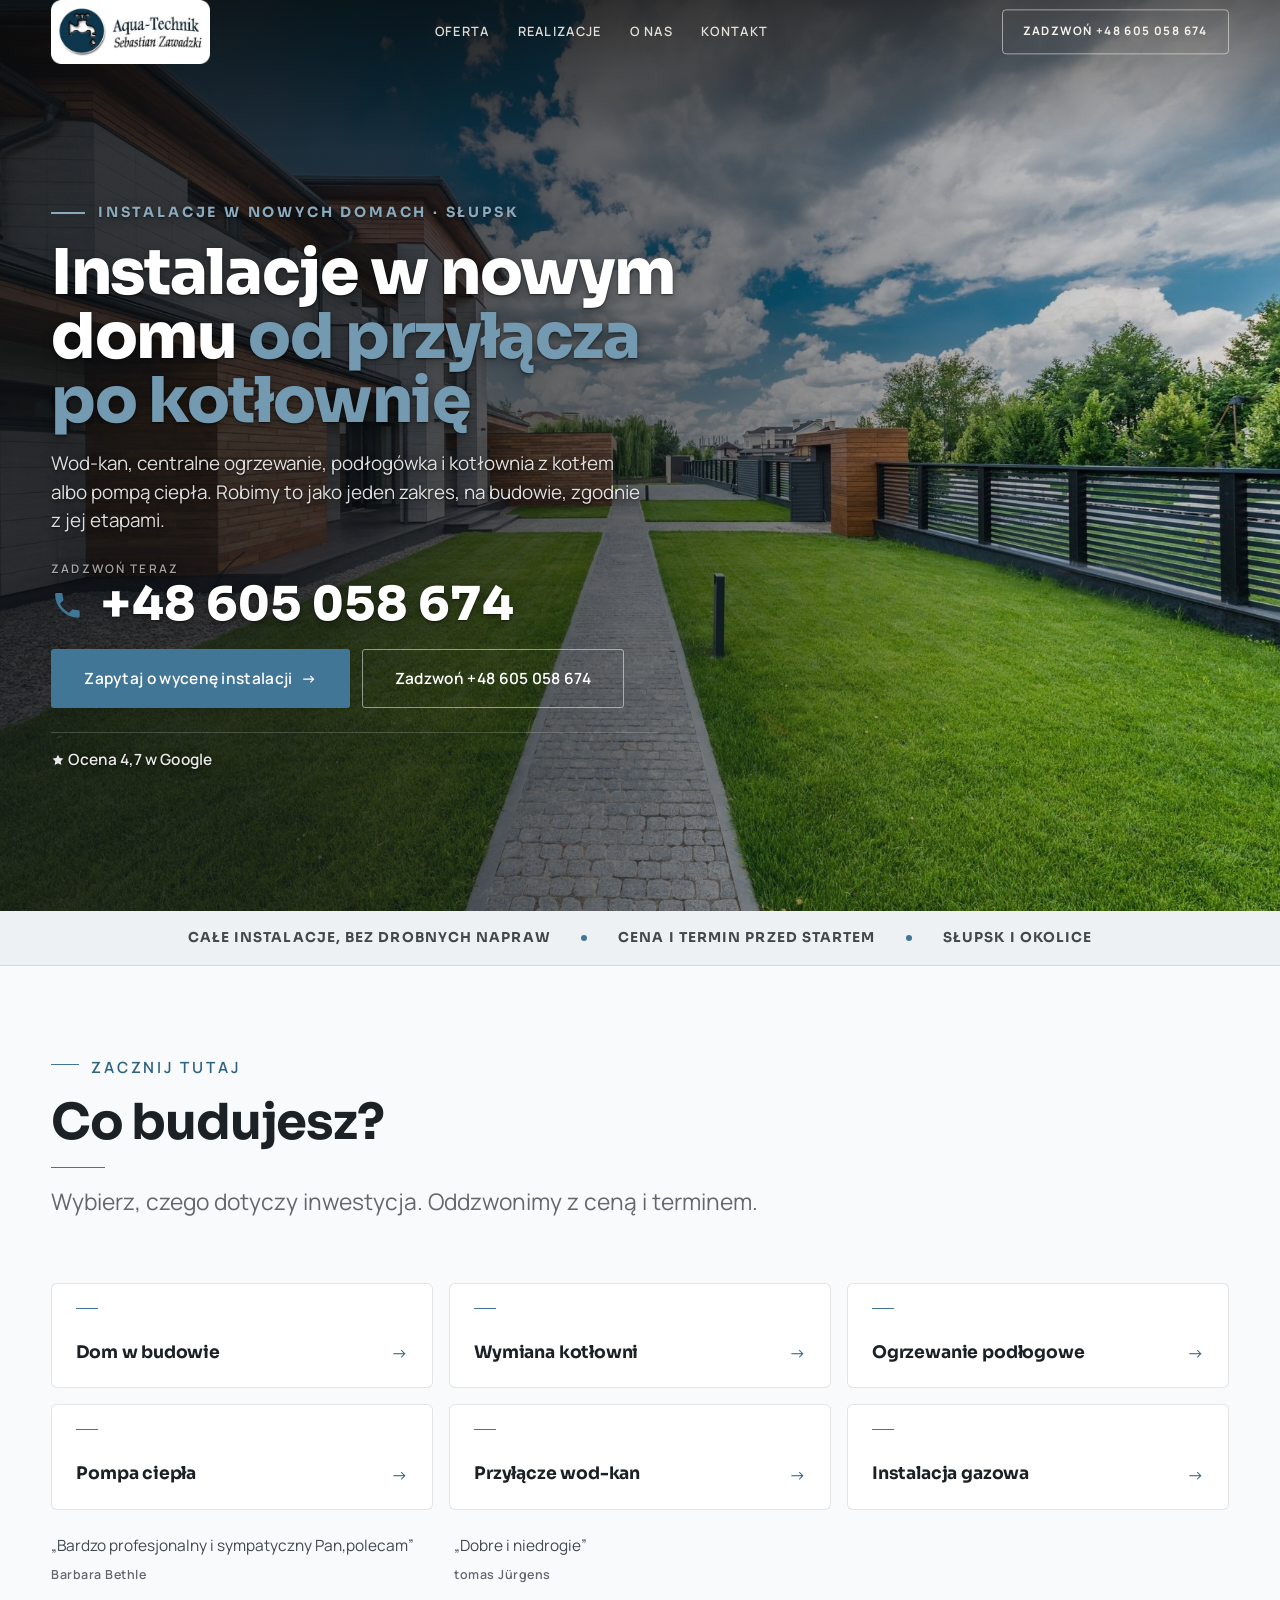
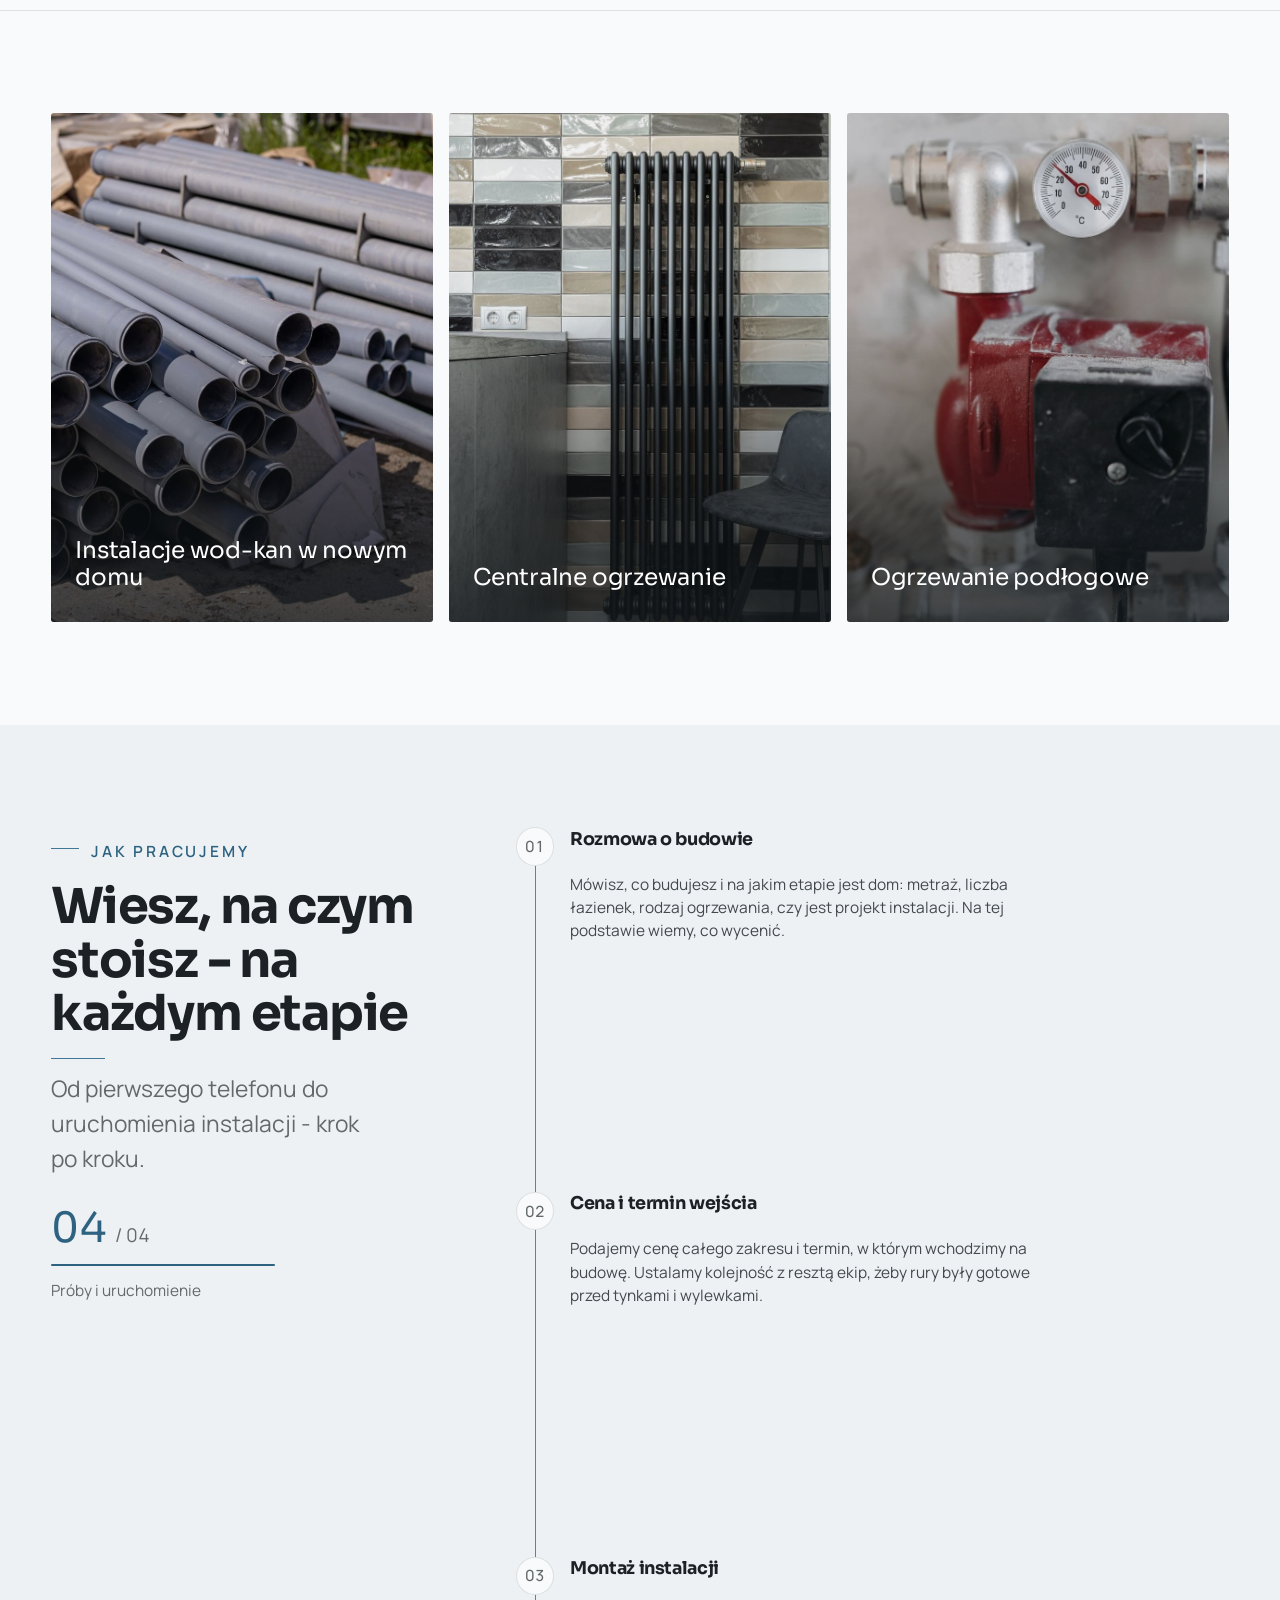
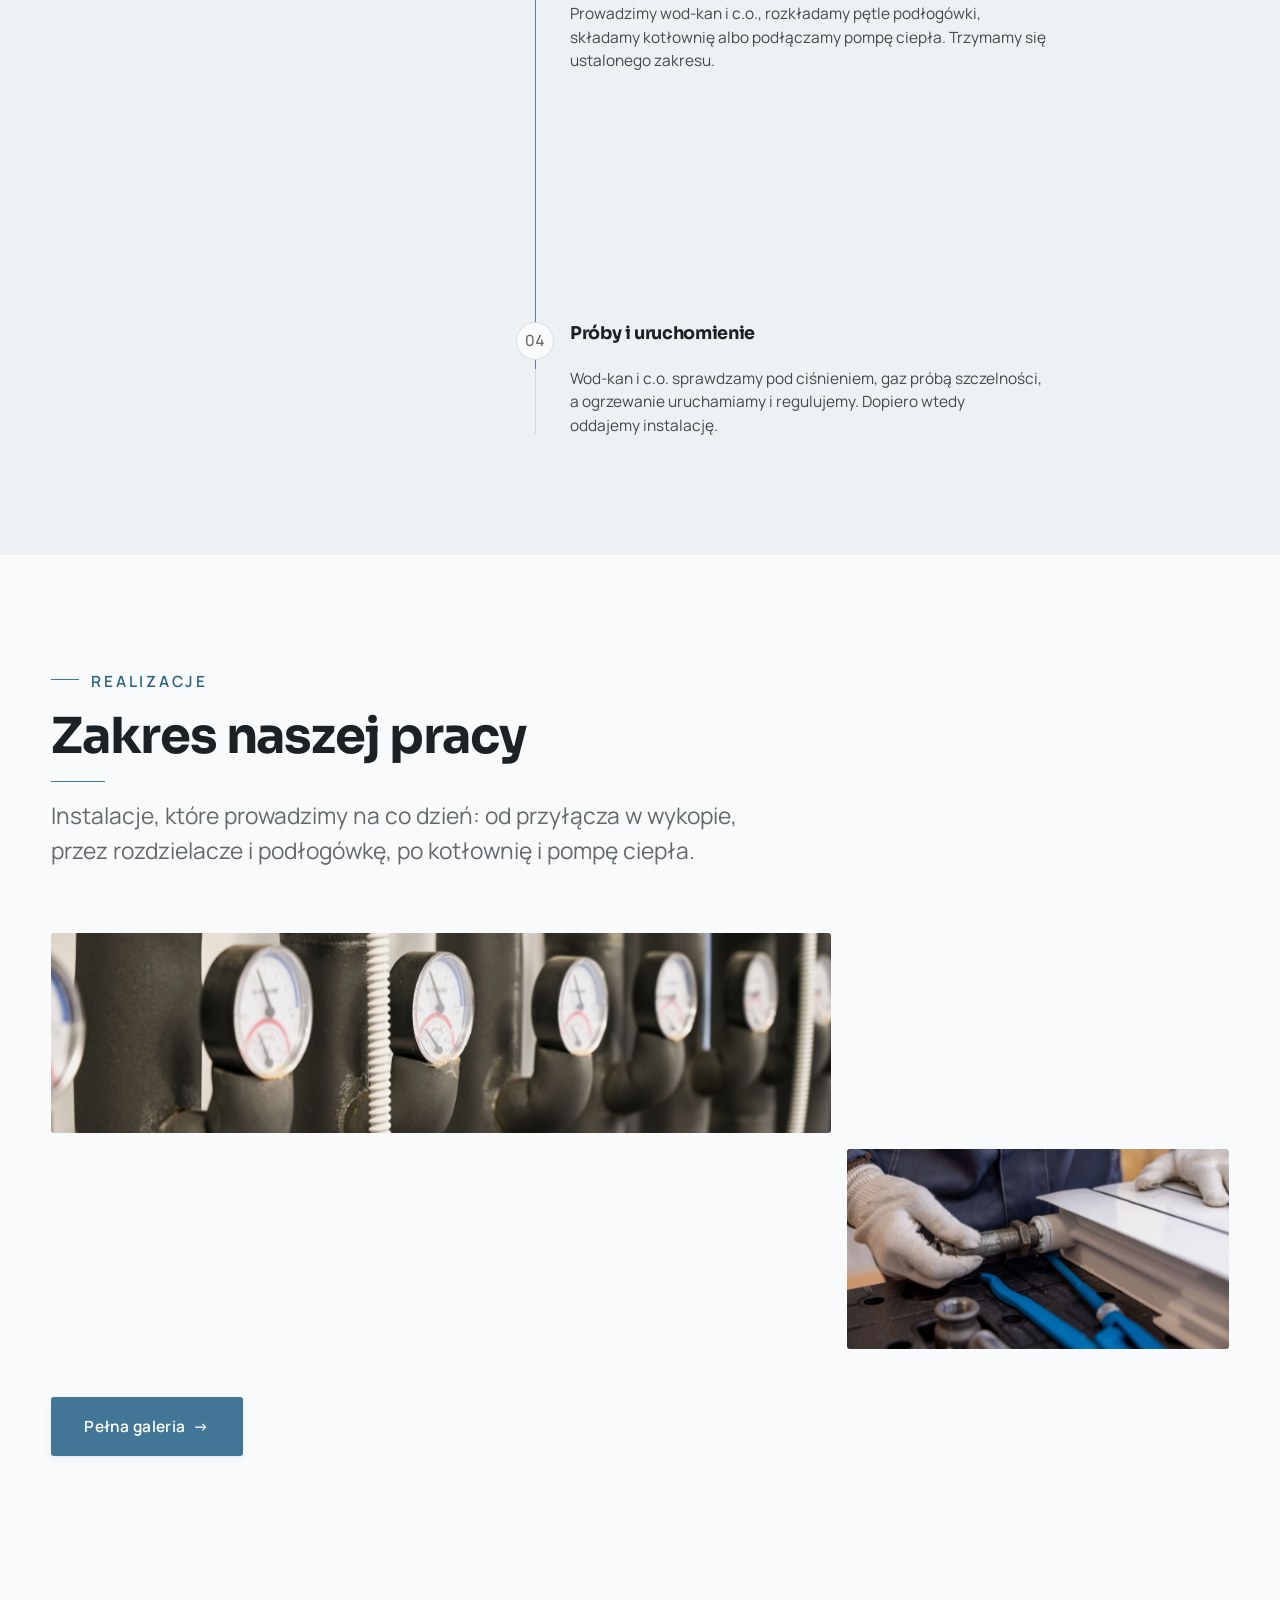
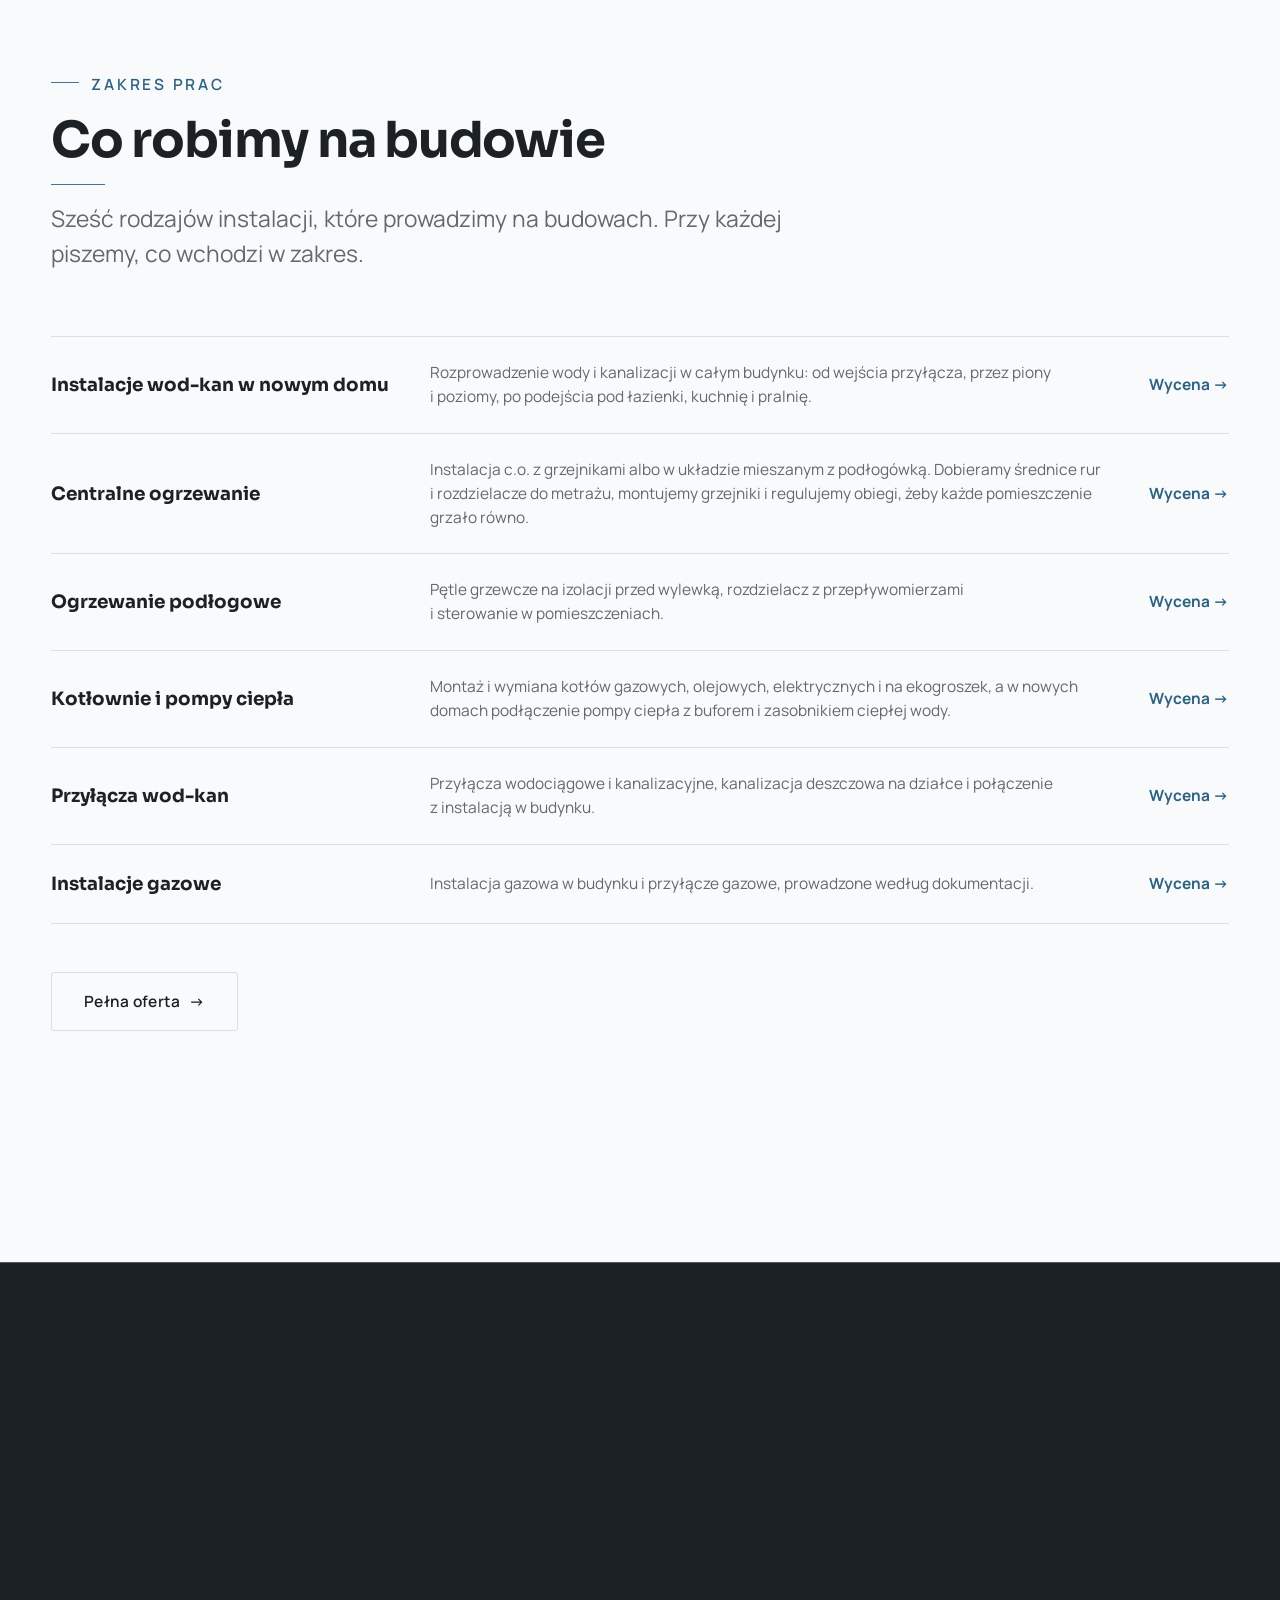
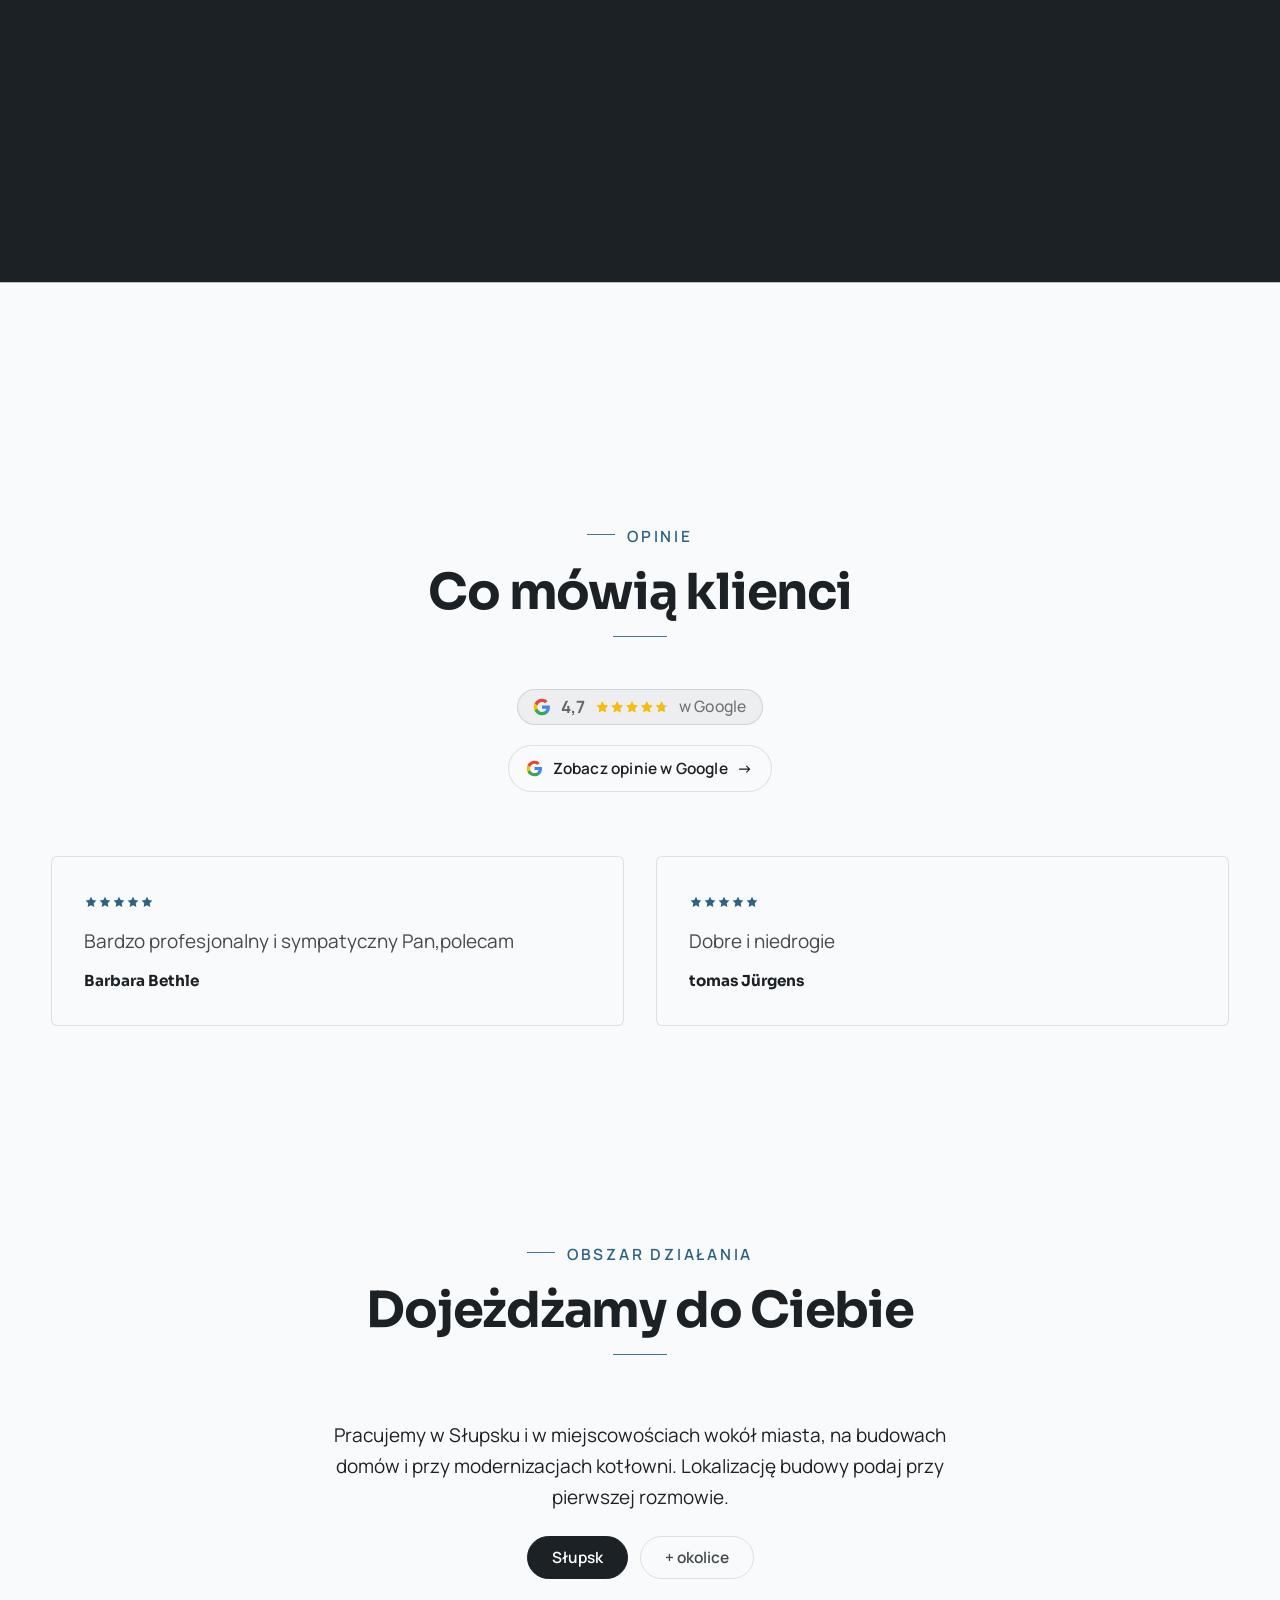
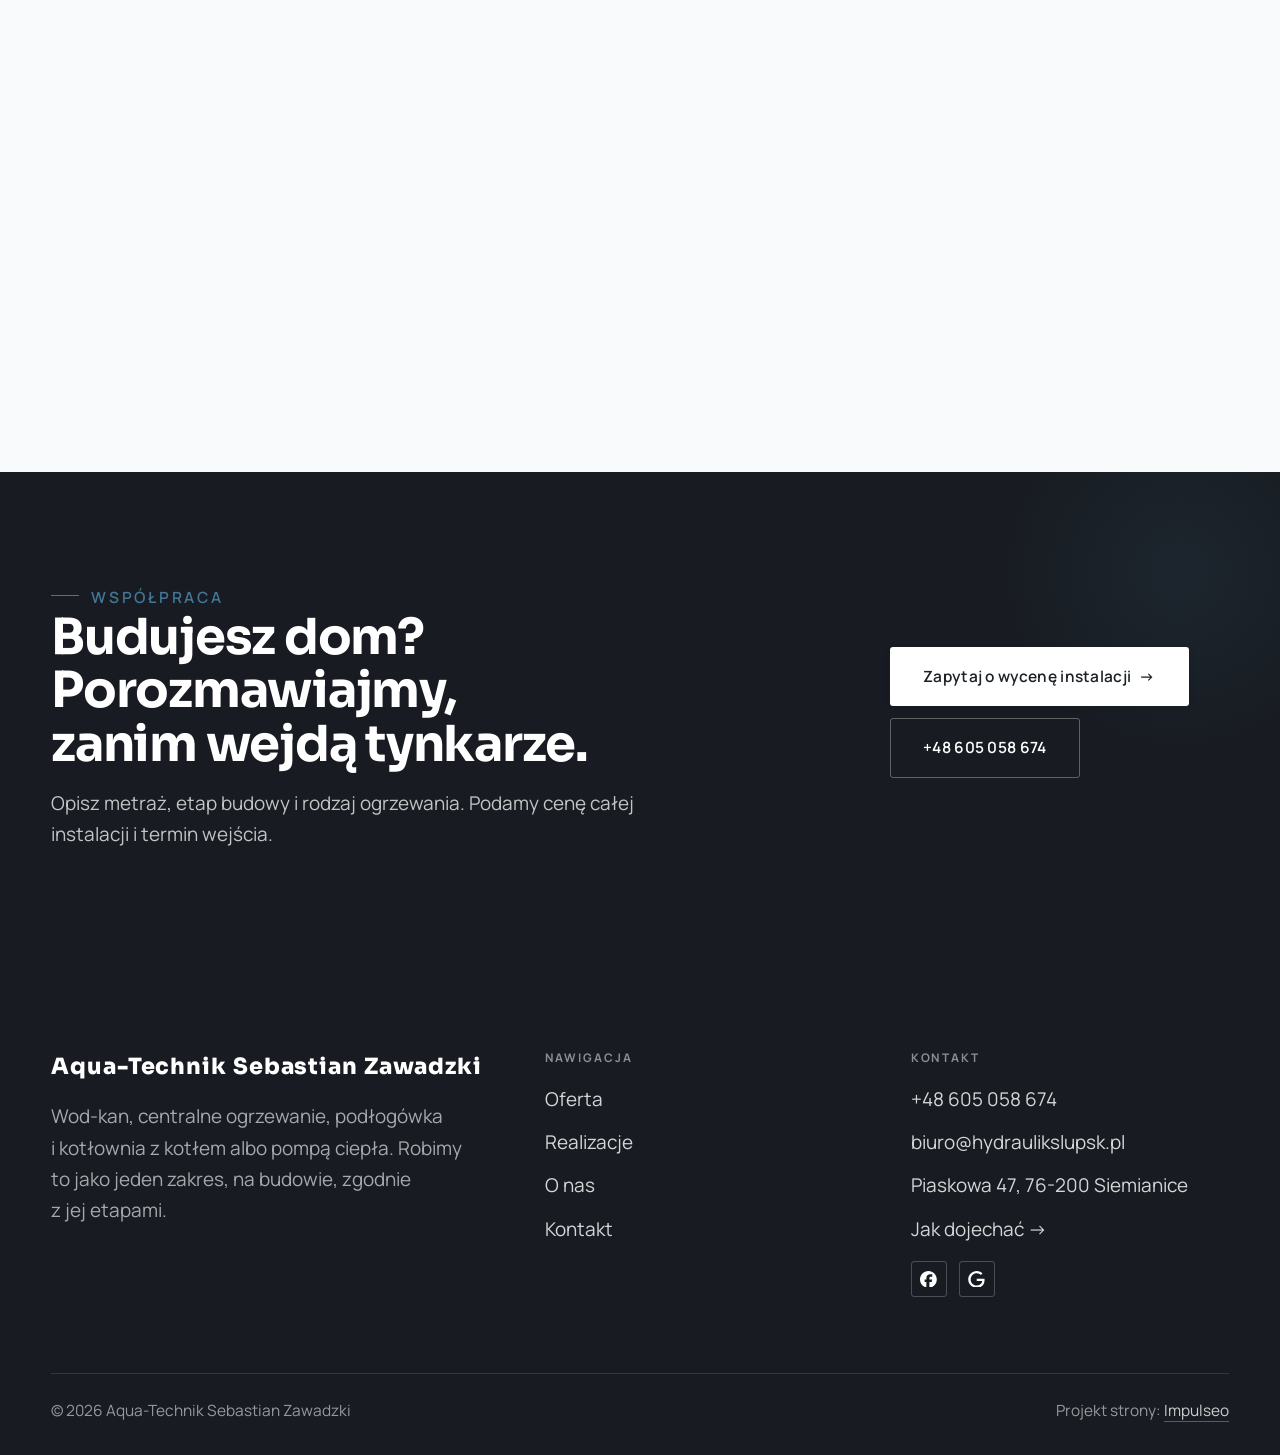
==== index.html @ ab3719fb "Strona demo: aqua-technik-sebastian-zawadzki" ====
<!DOCTYPE html>
<html lang="pl">
<head>
<meta charset="UTF-8">
<meta name="viewport" content="width=device-width, initial-scale=1.0">
<title>Aqua-Technik Sebastian Zawadzki - instalacje wod-kan, c.o. i kotłownie · Słupsk</title>
<meta name="description" content="Aqua-Technik Sebastian Zawadzki - kompletne instalacje w nowych domach w Słupsku i okolicy: wod-kan, centralne ogrzewanie, ogrzewanie podłogowe, kotłownie i pompy ciepła, przyłącza wod-kan i instalacje gazowe. Cena i termin po rozmowie o zakresie.">
<link rel="canonical" href="https://kris20032.github.io/aqua-technik-sebastian-zawadzki/">
<meta name="robots" content="noindex, nofollow">
<meta property="og:type" content="website">
<meta property="og:locale" content="pl_PL">
<meta property="og:site_name" content="Aqua-Technik Sebastian Zawadzki">
<meta property="og:title" content="Aqua-Technik Sebastian Zawadzki - instalacje wod-kan, c.o. i kotłownie · Słupsk">
<meta property="og:description" content="Aqua-Technik Sebastian Zawadzki - kompletne instalacje w nowych domach w Słupsku i okolicy: wod-kan, centralne ogrzewanie, ogrzewanie podłogowe, kotłownie i pompy ciepła, przyłącza wod-kan i instalacje gazowe. Cena i termin po rozmowie o zakresie.">
<meta property="og:url" content="https://kris20032.github.io/aqua-technik-sebastian-zawadzki/">
<meta property="og:image" content="https://kris20032.github.io/aqua-technik-sebastian-zawadzki/img/og.jpg">
<meta property="og:image:width" content="1200">
<meta property="og:image:height" content="630">
<meta name="twitter:card" content="summary_large_image">
<script type="application/ld+json">{"@context": "https://schema.org", "@type": "LocalBusiness", "name": "Aqua-Technik Sebastian Zawadzki", "url": "https://kris20032.github.io/aqua-technik-sebastian-zawadzki/", "telephone": "+48605058674", "image": "https://kris20032.github.io/aqua-technik-sebastian-zawadzki/img/og.jpg", "areaServed": "Słupsk", "sameAs": ["https://www.facebook.com/hydraulikaslupsk/", "https://maps.google.com/?cid=17671080682813513688&g_mp=Cidnb29nbGUubWFwcy5wbGFjZXMudjEuUGxhY2VzLlNlYXJjaFRleHQQAhgEIAA"]}</script>
<link rel="preconnect" href="https://fonts.googleapis.com">
<link rel="preconnect" href="https://fonts.gstatic.com" crossorigin>
<link href="https://fonts.googleapis.com/css2?family=Sora:wght@600;700;800&family=Manrope:wght@400;500;600&display=swap" rel="stylesheet">
<link rel="stylesheet" href="assets/styles.css?v=f6f3e4ce">
</head>
<body>

<header class="nav">
  <div class="wrap nav-inner">
    <a class="brand brand-has-logo" href="index.html"><img class="brand-logo" src="img/logo.png" alt="Aqua-Technik Sebastian Zawadzki" width="760" height="306" decoding="async"></a>
    <nav class="nav-links">
      <a href="oferta.html">Oferta</a>
      <a href="realizacje.html">Realizacje</a>
      <a href="o-nas.html">O nas</a>
      <a href="kontakt.html">Kontakt</a>
      <a href="tel:+48605058674" class="btn btn-accent">Zadzwoń +48 605 058 674</a>
    </nav>
    <button class="nav-toggle" aria-label="Menu"><span></span><span></span><span></span></button>
  </div>
</header>

<main>
<section class="hero-fach">
  <img class="hf-photo" src="img/hero.jpg" fetchpriority="high" data-rotate="img/g13.jpg|img/g12.jpg" alt="Aqua-Technik Sebastian Zawadzki" width="1880" height="1253">
  <div class="hf-panel">
    <div class="hf-inner">
      <span class="hf-kicker">Instalacje w nowych domach · Słupsk</span>
      <h1 class="hf-title">Instalacje w nowym domu <em>od przyłącza po kotłownię</em></h1>
      <p class="hf-lead">Wod-kan, centralne ogrzewanie, podłogówka i kotłownia z kotłem albo pompą ciepła. Robimy to jako jeden zakres, na budowie, zgodnie z jej etapami.</p>
      <a class="hf-phone" href="tel:+48605058674"><span class="hf-phone-lab">Zadzwoń teraz</span><span class="hf-phone-num"><svg class="ico-tel" width="16" height="16" viewBox="0 0 24 24" fill="none" aria-hidden="true"><path d="M6.6 10.8a15.5 15.5 0 0 0 6.6 6.6l2.2-2.2a1 1 0 0 1 1-.24 11.4 11.4 0 0 0 3.6.58 1 1 0 0 1 1 1V20a1 1 0 0 1-1 1A17 17 0 0 1 3 4a1 1 0 0 1 1-1h3.5a1 1 0 0 1 1 1c0 1.25.2 2.46.58 3.6a1 1 0 0 1-.25 1l-2.23 2.2Z" fill="currentColor"/></svg> +48 605 058 674</span></a>
      <div class="hf-actions">
        <a href="kontakt.html" class="btn btn-accent">Zapytaj o wycenę instalacji <span class="arr">→</span></a>
        <a href="tel:+48605058674" class="btn btn-ghost hf-ghost">Zadzwoń +48 605 058 674</a>
      </div>
      <div class="hf-trust"><svg class="ico-star" width="14" height="14" viewBox="0 0 24 24" style="vertical-align:-2px" aria-hidden="true"><path d="M12 2.8l2.85 5.8 6.4.93-4.63 4.5 1.1 6.37L12 17.4l-5.72 3 1.1-6.37-4.63-4.5 6.4-.93L12 2.8Z" fill="currentColor"/></svg> Ocena 4,7 w Google</div>
    </div>
  </div>
</section>
<section class="fach-promise">
  <div class="wrap">
    <ul class="fp-row reveal"><li>Całe instalacje, bez drobnych napraw</li><li>Cena i termin przed startem</li><li>Słupsk i okolice</li></ul>
  </div>
</section>
<section class="objawy">
  <div class="wrap">
    <div class="head reveal">
      <span class="eyebrow">Zacznij tutaj</span>
      <h2>Co budujesz?</h2>
      <p>Wybierz, czego dotyczy inwestycja. Oddzwonimy z ceną i terminem.</p>
    </div>
    <div class="obj-grid">
      <a class="obj-tile reveal" href="kontakt.html"><span class="ot-row"><span class="ot-name">Dom w budowie</span><span class="ot-arr" aria-hidden="true">→</span></span></a>
      <a class="obj-tile reveal" href="kontakt.html"><span class="ot-row"><span class="ot-name">Wymiana kotłowni</span><span class="ot-arr" aria-hidden="true">→</span></span></a>
      <a class="obj-tile reveal" href="kontakt.html"><span class="ot-row"><span class="ot-name">Ogrzewanie podłogowe</span><span class="ot-arr" aria-hidden="true">→</span></span></a>
      <a class="obj-tile reveal" href="kontakt.html"><span class="ot-row"><span class="ot-name">Pompa ciepła</span><span class="ot-arr" aria-hidden="true">→</span></span></a>
      <a class="obj-tile reveal" href="kontakt.html"><span class="ot-row"><span class="ot-name">Przyłącze wod-kan</span><span class="ot-arr" aria-hidden="true">→</span></span></a>
      <a class="obj-tile reveal" href="kontakt.html"><span class="ot-row"><span class="ot-name">Instalacja gazowa</span><span class="ot-arr" aria-hidden="true">→</span></span></a>
    </div>
  </div>
</section>
<section class="opinie-mini" aria-label="Opinie klientów">
  <div class="wrap">
    <div class="om-row">
      <div class="om-item reveal"><blockquote>„Bardzo profesjonalny i sympatyczny Pan,polecam”</blockquote><span class="om-autor">Barbara Bethle</span></div>
      <div class="om-item reveal"><blockquote>„Dobre i niedrogie”</blockquote><span class="om-autor">tomas Jürgens</span></div>
    </div>
  </div>
</section>
<section class="gateways-band">
  <div class="wrap">
    <div class="gateways">
      <a href="oferta.html" class="gateway reveal"><img src="img/g1.jpg" alt="Instalacje wod-kan w nowym domu" loading="lazy" width="1880" height="1253" decoding="async"><span class="g-ttl">Instalacje wod-kan w nowym domu</span></a>
      <a href="oferta.html" class="gateway reveal"><img src="img/g2.jpg" alt="Centralne ogrzewanie" loading="lazy" width="1880" height="1255" decoding="async"><span class="g-ttl">Centralne ogrzewanie</span></a>
      <a href="oferta.html" class="gateway reveal"><img src="img/g3.jpg" alt="Ogrzewanie podłogowe" loading="lazy" width="1880" height="1255" decoding="async"><span class="g-ttl">Ogrzewanie podłogowe</span></a>
    </div>
  </div>
</section>
<section class="proces proces-os fachowcy">
  <div class="wrap proc-grid">
    <div class="proc-side">
      <div class="head reveal">
        <span class="eyebrow">Jak pracujemy</span>
        <h2>Wiesz, na czym stoisz - na każdym etapie</h2>
        <p>Od pierwszego telefonu do uruchomienia instalacji - krok po kroku.</p>
      </div>
      <div class="proc-count" aria-hidden="true"><span class="pc-cur">01</span><span class="pc-all">/ 04</span></div>
      <div class="proc-bar" aria-hidden="true"><i></i></div>
      <p class="proc-now" aria-hidden="true">Rozmowa o budowie</p>
    </div>
    <ol class="proces-line">
      <li class="reveal"><span class="pno">01</span><h3>Rozmowa o budowie</h3><p>Mówisz, co budujesz i na jakim etapie jest dom: metraż, liczba łazienek, rodzaj ogrzewania, czy jest projekt instalacji. Na tej podstawie wiemy, co wycenić.</p></li>
      <li class="reveal"><span class="pno">02</span><h3>Cena i termin wejścia</h3><p>Podajemy cenę całego zakresu i termin, w którym wchodzimy na budowę. Ustalamy kolejność z resztą ekip, żeby rury były gotowe przed tynkami i wylewkami.</p></li>
      <li class="reveal"><span class="pno">03</span><h3>Montaż instalacji</h3><p>Prowadzimy wod-kan i c.o., rozkładamy pętle podłogówki, składamy kotłownię albo podłączamy pompę ciepła. Trzymamy się ustalonego zakresu.</p></li>
      <li class="reveal"><span class="pno">04</span><h3>Próby i uruchomienie</h3><p>Wod-kan i c.o. sprawdzamy pod ciśnieniem, gaz próbą szczelności, a ogrzewanie uruchamiamy i regulujemy. Dopiero wtedy oddajemy instalację.</p></li>
    </ol>
  </div>
</section>
<section>
  <div class="wrap">
    <div class="head reveal">
      <span class="eyebrow">Realizacje</span>
      <h2>Zakres naszej pracy</h2>
      <p>Instalacje, które prowadzimy na co dzień: od przyłącza w wykopie, przez rozdzielacze i podłogówkę, po kotłownię i pompę ciepła.</p>
    </div>
    <div class="gallery">
      <div class="tile t-two3 reveal"><img src="img/g4.jpg" alt="Aqua-Technik Sebastian Zawadzki" loading="lazy" width="1880" height="1251" decoding="async"></div>
      <div class="tile t-third reveal"><img src="img/g5.jpg" alt="Aqua-Technik Sebastian Zawadzki" loading="lazy" width="1880" height="1253" decoding="async"></div>
      <div class="tile t-third reveal"><img src="img/g6.jpg" alt="Aqua-Technik Sebastian Zawadzki" loading="lazy" width="1733" height="1300" decoding="async"></div>
      <div class="tile t-third reveal"><img src="img/g7.jpg" alt="Aqua-Technik Sebastian Zawadzki" loading="lazy" width="1880" height="1255" decoding="async"></div>
      <div class="tile t-third reveal"><img src="img/g8.jpg" alt="Aqua-Technik Sebastian Zawadzki" loading="lazy" width="1880" height="1253" decoding="async"></div>
    </div>
    <div style="margin-top:var(--space-7)" class="reveal"><a href="realizacje.html" class="btn btn-accent">Pełna galeria <span class="arr">→</span></a></div>
  </div>
</section>
<section class="fach-uslugi">
  <div class="wrap">
    <div class="head reveal">
      <span class="eyebrow">Zakres prac</span>
      <h2>Co robimy na budowie</h2>
      <p>Sześć rodzajów instalacji, które prowadzimy na budowach. Przy każdej piszemy, co wchodzi w zakres.</p>
    </div>
    <ul class="fu-list">
      <li class="fu-row reveal"><div class="fu-name">Instalacje wod-kan w nowym domu</div><div class="fu-desc">Rozprowadzenie wody i kanalizacji w całym budynku: od wejścia przyłącza, przez piony i poziomy, po podejścia pod łazienki, kuchnię i pralnię.</div><a class="fu-cta" href="kontakt.html">Wycena <span class="arr">→</span></a></li>
      <li class="fu-row reveal"><div class="fu-name">Centralne ogrzewanie</div><div class="fu-desc">Instalacja c.o. z grzejnikami albo w układzie mieszanym z podłogówką. Dobieramy średnice rur i rozdzielacze do metrażu, montujemy grzejniki i regulujemy obiegi, żeby każde pomieszczenie grzało równo.</div><a class="fu-cta" href="kontakt.html">Wycena <span class="arr">→</span></a></li>
      <li class="fu-row reveal"><div class="fu-name">Ogrzewanie podłogowe</div><div class="fu-desc">Pętle grzewcze na izolacji przed wylewką, rozdzielacz z przepływomierzami i sterowanie w pomieszczeniach.</div><a class="fu-cta" href="kontakt.html">Wycena <span class="arr">→</span></a></li>
      <li class="fu-row reveal"><div class="fu-name">Kotłownie i pompy ciepła</div><div class="fu-desc">Montaż i wymiana kotłów gazowych, olejowych, elektrycznych i na ekogroszek, a w nowych domach podłączenie pompy ciepła z buforem i zasobnikiem ciepłej wody.</div><a class="fu-cta" href="kontakt.html">Wycena <span class="arr">→</span></a></li>
      <li class="fu-row reveal"><div class="fu-name">Przyłącza wod-kan</div><div class="fu-desc">Przyłącza wodociągowe i kanalizacyjne, kanalizacja deszczowa na działce i połączenie z instalacją w budynku.</div><a class="fu-cta" href="kontakt.html">Wycena <span class="arr">→</span></a></li>
      <li class="fu-row reveal"><div class="fu-name">Instalacje gazowe</div><div class="fu-desc">Instalacja gazowa w budynku i przyłącze gazowe, prowadzone według dokumentacji.</div><a class="fu-cta" href="kontakt.html">Wycena <span class="arr">→</span></a></li>
    </ul>
    <div style="margin-top:var(--space-7)" class="reveal"><a href="oferta.html" class="btn btn-ghost">Pełna oferta <span class="arr">→</span></a></div>
  </div>
</section>
<section class="stopklatka" aria-hidden="true">
  <div class="stk-bg" style="background-image:url(img/g9.jpg)"></div>
</section>
<section class="opinie">
  <div class="wrap">
    <div class="head center reveal">
      <span class="eyebrow">Opinie</span>
      <h2>Co mówią klienci</h2>
    </div>
    <p class="op-meta reveal"><span class="g-badge"><svg class="gb-ico" viewBox="0 0 24 24" width="18" height="18" aria-hidden="true"><path fill="#4285F4" d="M22.56 12.25c0-.78-.07-1.53-.2-2.25H12v4.26h5.92c-.26 1.37-1.04 2.53-2.21 3.31v2.77h3.57c2.08-1.92 3.28-4.74 3.28-8.09z"/><path fill="#34A853" d="M12 23c2.97 0 5.46-.98 7.28-2.66l-3.57-2.77c-.98.66-2.23 1.06-3.71 1.06-2.86 0-5.29-1.93-6.16-4.53H2.18v2.84C3.99 20.53 7.7 23 12 23z"/><path fill="#FBBC05" d="M5.84 14.09c-.22-.66-.35-1.36-.35-2.09s.13-1.43.35-2.09V7.07H2.18C1.43 8.55 1 10.22 1 12s.43 3.45 1.18 4.93l2.85-2.22.81-.62z"/><path fill="#EA4335" d="M12 5.38c1.62 0 3.06.56 4.21 1.64l3.15-3.15C17.45 2.09 14.97 1 12 1 7.7 1 3.99 3.47 2.18 7.07l3.66 2.84c.87-2.6 3.3-4.53 6.16-4.53z"/></svg><b class="gb-ocena">4,7</b><svg class="gb-stars" viewBox="0 0 90 18" width="74" height="14.8" aria-hidden="true"><g fill="currentColor" opacity=".26"><path transform="translate(0,0)" d="M9 1.6l2.2 4.46 4.92.72-3.56 3.47.84 4.9L9 12.74l-4.4 2.31.84-4.9L1.88 6.68l4.92-.72L9 1.6Z"/><path transform="translate(18,0)" d="M9 1.6l2.2 4.46 4.92.72-3.56 3.47.84 4.9L9 12.74l-4.4 2.31.84-4.9L1.88 6.68l4.92-.72L9 1.6Z"/><path transform="translate(36,0)" d="M9 1.6l2.2 4.46 4.92.72-3.56 3.47.84 4.9L9 12.74l-4.4 2.31.84-4.9L1.88 6.68l4.92-.72L9 1.6Z"/><path transform="translate(54,0)" d="M9 1.6l2.2 4.46 4.92.72-3.56 3.47.84 4.9L9 12.74l-4.4 2.31.84-4.9L1.88 6.68l4.92-.72L9 1.6Z"/><path transform="translate(72,0)" d="M9 1.6l2.2 4.46 4.92.72-3.56 3.47.84 4.9L9 12.74l-4.4 2.31.84-4.9L1.88 6.68l4.92-.72L9 1.6Z"/></g><clipPath id="gs940"><rect x="0" y="0" width="84.6" height="18"/></clipPath><g fill="#FBBC04" clip-path="url(#gs940)"><path transform="translate(0,0)" d="M9 1.6l2.2 4.46 4.92.72-3.56 3.47.84 4.9L9 12.74l-4.4 2.31.84-4.9L1.88 6.68l4.92-.72L9 1.6Z"/><path transform="translate(18,0)" d="M9 1.6l2.2 4.46 4.92.72-3.56 3.47.84 4.9L9 12.74l-4.4 2.31.84-4.9L1.88 6.68l4.92-.72L9 1.6Z"/><path transform="translate(36,0)" d="M9 1.6l2.2 4.46 4.92.72-3.56 3.47.84 4.9L9 12.74l-4.4 2.31.84-4.9L1.88 6.68l4.92-.72L9 1.6Z"/><path transform="translate(54,0)" d="M9 1.6l2.2 4.46 4.92.72-3.56 3.47.84 4.9L9 12.74l-4.4 2.31.84-4.9L1.88 6.68l4.92-.72L9 1.6Z"/><path transform="translate(72,0)" d="M9 1.6l2.2 4.46 4.92.72-3.56 3.47.84 4.9L9 12.74l-4.4 2.31.84-4.9L1.88 6.68l4.92-.72L9 1.6Z"/></g></svg><span class="gb-txt">w Google</span></span></p>
    <p class="op-meta reveal"><a class="op-google" href="https://maps.google.com/?cid=17671080682813513688&amp;g_mp=Cidnb29nbGUubWFwcy5wbGFjZXMudjEuUGxhY2VzLlNlYXJjaFRleHQQAhgEIAA" target="_blank" rel="noopener"><svg class="op-g-ico" viewBox="0 0 24 24" width="17" height="17" aria-hidden="true"><path fill="#4285F4" d="M22.56 12.25c0-.78-.07-1.53-.2-2.25H12v4.26h5.92c-.26 1.37-1.04 2.53-2.21 3.31v2.77h3.57c2.08-1.92 3.28-4.74 3.28-8.09z"/><path fill="#34A853" d="M12 23c2.97 0 5.46-.98 7.28-2.66l-3.57-2.77c-.98.66-2.23 1.06-3.71 1.06-2.86 0-5.29-1.93-6.16-4.53H2.18v2.84C3.99 20.53 7.7 23 12 23z"/><path fill="#FBBC05" d="M5.84 14.09c-.22-.66-.35-1.36-.35-2.09s.13-1.43.35-2.09V7.07H2.18C1.43 8.55 1 10.22 1 12s.43 3.45 1.18 4.93l2.85-2.22.81-.62z"/><path fill="#EA4335" d="M12 5.38c1.62 0 3.06.56 4.21 1.64l3.15-3.15C17.45 2.09 14.97 1 12 1 7.7 1 3.99 3.47 2.18 7.07l3.66 2.84c.87-2.6 3.3-4.53 6.16-4.53z"/></svg><span>Zobacz opinie w Google</span><span class="arr">→</span></a></p>
    <div class="opinie-grid">
      <figure class="op-card reveal"><span class="op-star"><svg class="ico-star" width="14" height="14" viewBox="0 0 24 24" style="vertical-align:-2px" aria-hidden="true"><path d="M12 2.8l2.85 5.8 6.4.93-4.63 4.5 1.1 6.37L12 17.4l-5.72 3 1.1-6.37-4.63-4.5 6.4-.93L12 2.8Z" fill="currentColor"/></svg><svg class="ico-star" width="14" height="14" viewBox="0 0 24 24" style="vertical-align:-2px" aria-hidden="true"><path d="M12 2.8l2.85 5.8 6.4.93-4.63 4.5 1.1 6.37L12 17.4l-5.72 3 1.1-6.37-4.63-4.5 6.4-.93L12 2.8Z" fill="currentColor"/></svg><svg class="ico-star" width="14" height="14" viewBox="0 0 24 24" style="vertical-align:-2px" aria-hidden="true"><path d="M12 2.8l2.85 5.8 6.4.93-4.63 4.5 1.1 6.37L12 17.4l-5.72 3 1.1-6.37-4.63-4.5 6.4-.93L12 2.8Z" fill="currentColor"/></svg><svg class="ico-star" width="14" height="14" viewBox="0 0 24 24" style="vertical-align:-2px" aria-hidden="true"><path d="M12 2.8l2.85 5.8 6.4.93-4.63 4.5 1.1 6.37L12 17.4l-5.72 3 1.1-6.37-4.63-4.5 6.4-.93L12 2.8Z" fill="currentColor"/></svg><svg class="ico-star" width="14" height="14" viewBox="0 0 24 24" style="vertical-align:-2px" aria-hidden="true"><path d="M12 2.8l2.85 5.8 6.4.93-4.63 4.5 1.1 6.37L12 17.4l-5.72 3 1.1-6.37-4.63-4.5 6.4-.93L12 2.8Z" fill="currentColor"/></svg></span><blockquote>Bardzo profesjonalny i sympatyczny Pan,polecam</blockquote><span class="op-autor">Barbara Bethle</span></figure>
      <figure class="op-card reveal"><span class="op-star"><svg class="ico-star" width="14" height="14" viewBox="0 0 24 24" style="vertical-align:-2px" aria-hidden="true"><path d="M12 2.8l2.85 5.8 6.4.93-4.63 4.5 1.1 6.37L12 17.4l-5.72 3 1.1-6.37-4.63-4.5 6.4-.93L12 2.8Z" fill="currentColor"/></svg><svg class="ico-star" width="14" height="14" viewBox="0 0 24 24" style="vertical-align:-2px" aria-hidden="true"><path d="M12 2.8l2.85 5.8 6.4.93-4.63 4.5 1.1 6.37L12 17.4l-5.72 3 1.1-6.37-4.63-4.5 6.4-.93L12 2.8Z" fill="currentColor"/></svg><svg class="ico-star" width="14" height="14" viewBox="0 0 24 24" style="vertical-align:-2px" aria-hidden="true"><path d="M12 2.8l2.85 5.8 6.4.93-4.63 4.5 1.1 6.37L12 17.4l-5.72 3 1.1-6.37-4.63-4.5 6.4-.93L12 2.8Z" fill="currentColor"/></svg><svg class="ico-star" width="14" height="14" viewBox="0 0 24 24" style="vertical-align:-2px" aria-hidden="true"><path d="M12 2.8l2.85 5.8 6.4.93-4.63 4.5 1.1 6.37L12 17.4l-5.72 3 1.1-6.37-4.63-4.5 6.4-.93L12 2.8Z" fill="currentColor"/></svg><svg class="ico-star" width="14" height="14" viewBox="0 0 24 24" style="vertical-align:-2px" aria-hidden="true"><path d="M12 2.8l2.85 5.8 6.4.93-4.63 4.5 1.1 6.37L12 17.4l-5.72 3 1.1-6.37-4.63-4.5 6.4-.93L12 2.8Z" fill="currentColor"/></svg></span><blockquote>Dobre i niedrogie</blockquote><span class="op-autor">tomas Jürgens</span></figure>
    </div>
  </div>
</section>
<section class="obszar">
  <div class="wrap">
    <div class="head center reveal">
      <span class="eyebrow">Obszar działania</span>
      <h2>Dojeżdżamy do Ciebie</h2>
    </div>
    <p class="obszar-txt reveal" style="text-align:center;max-width:60ch;margin:0 auto 1.4rem">Pracujemy w Słupsku i w miejscowościach wokół miasta, na budowach domów i przy modernizacjach kotłowni. Lokalizację budowy podaj przy pierwszej rozmowie.</p>
    <ul class="obszar-list reveal"><li class="is-home">Słupsk</li><li>+ okolice</li></ul>
    <div class="obszar-mapa reveal" style="margin-top:var(--space-7)">
      <iframe title="Obszar działania - Słupsk i okolice" src="https://maps.google.com/maps?q=54.4973565%2C17.0788305&amp;z=11&amp;output=embed" loading="lazy" referrerpolicy="no-referrer-when-downgrade" style="width:100%;height:clamp(280px,38vh,420px);border:0;display:block;border-radius:var(--r-md)"></iframe>
    </div>
  </div>
</section>
<section class="cta">
  <div class="wrap">
    <div class="reveal">
      <span class="eyebrow">Współpraca</span>
      <h2>Budujesz dom? Porozmawiajmy, zanim wejdą tynkarze.</h2>
      <p>Opisz metraż, etap budowy i rodzaj ogrzewania. Podamy cenę całej instalacji i termin wejścia.</p>
    </div>
    <div class="cta-actions reveal">
      <a href="kontakt.html" class="btn btn-light">Zapytaj o wycenę instalacji <span class="arr">→</span></a>
      <a href="tel:+48605058674" class="btn btn-ghost btn-ghost-cta">+48 605 058 674</a>
    </div>
  </div>
</section>
</main>

<footer>
  <div class="wrap">
    <div class="foot-grid">
      <div class="foot-brand">
        <div class="name">Aqua-Technik Sebastian Zawadzki</div>
        <p>Wod-kan, centralne ogrzewanie, podłogówka i kotłownia z kotłem albo pompą ciepła. Robimy to jako jeden zakres, na budowie, zgodnie z jej etapami.</p>
      </div>
      <div class="foot-col">
        <h4>Nawigacja</h4>
        <a href="oferta.html">Oferta</a>
        <a href="realizacje.html">Realizacje</a>
        <a href="o-nas.html">O nas</a>
        <a href="kontakt.html">Kontakt</a>
      </div>
      <div class="foot-col">
        <h4>Kontakt</h4>
        <a href="tel:+48605058674">+48 605 058 674</a>
        <a href="mailto:biuro@hydraulikslupsk.pl">biuro@hydraulikslupsk.pl</a>
        <p>Piaskowa 47, 76-200 Siemianice</p>
        <a href="https://maps.google.com/?cid=17671080682813513688&g_mp=Cidnb29nbGUubWFwcy5wbGFjZXMudjEuUGxhY2VzLlNlYXJjaFRleHQQAhgEIAA" target="_blank" rel="noopener">Jak dojechać →</a>
      <div class="foot-soc">
        <a class="soc" href="https://www.facebook.com/hydraulikaslupsk/" target="_blank" rel="noopener" aria-label="Facebook - Aqua-Technik Sebastian Zawadzki"><svg viewBox="0 0 24 24" aria-hidden="true" focusable="false"><path d="M9.101 23.691v-7.98H6.627v-3.667h2.474v-1.58c0-4.085 1.848-5.978 5.858-5.978.401 0 .955.042 1.468.103a8.68 8.68 0 0 1 1.141.195v3.325a8.623 8.623 0 0 0-.653-.036 26.805 26.805 0 0 0-.733-.009c-.707 0-1.259.096-1.675.309a1.686 1.686 0 0 0-.679.622c-.258.42-.374.995-.374 1.752v1.297h3.919l-.386 2.103-.287 1.564h-3.246v8.245C19.396 23.238 24 18.179 24 12.044c0-6.627-5.373-12-12-12s-12 5.373-12 12c0 5.628 3.874 10.35 9.101 11.647Z" fill="currentColor"/></svg></a>
        <a class="soc" href="https://maps.google.com/?cid=17671080682813513688&g_mp=Cidnb29nbGUubWFwcy5wbGFjZXMudjEuUGxhY2VzLlNlYXJjaFRleHQQAhgEIAA" target="_blank" rel="noopener" aria-label="Google - Aqua-Technik Sebastian Zawadzki"><svg viewBox="0 0 24 24" aria-hidden="true" focusable="false"><path d="M12.48 10.92v3.28h7.84c-.24 1.84-.853 3.187-1.787 4.133-1.147 1.147-2.933 2.4-6.053 2.4-4.827 0-8.6-3.893-8.6-8.72s3.773-8.72 8.6-8.72c2.6 0 4.507 1.027 5.907 2.347l2.307-2.307C18.747 1.44 16.133 0 12.48 0 5.867 0 .307 5.387.307 12s5.56 12 12.173 12c3.573 0 6.267-1.173 8.373-3.36 2.16-2.16 2.84-5.213 2.84-7.667 0-.76-.053-1.467-.173-2.053H12.48z" fill="currentColor"/></svg></a>
      </div>
      </div>
    </div>
    <div class="foot-bot">
      <span>© 2026 Aqua-Technik Sebastian Zawadzki</span>
      <span>Projekt strony: <a class="foot-credit" href="https://impulseo.pl" target="_blank" rel="noopener">Impulseo</a></span>
    </div>
  </div>
</footer>
<div class="sticky-call"><a class="sc-call" href="tel:+48605058674"><svg class="ico-tel" width="16" height="16" viewBox="0 0 24 24" fill="none" aria-hidden="true"><path d="M6.6 10.8a15.5 15.5 0 0 0 6.6 6.6l2.2-2.2a1 1 0 0 1 1-.24 11.4 11.4 0 0 0 3.6.58 1 1 0 0 1 1 1V20a1 1 0 0 1-1 1A17 17 0 0 1 3 4a1 1 0 0 1 1-1h3.5a1 1 0 0 1 1 1c0 1.25.2 2.46.58 3.6a1 1 0 0 1-.25 1l-2.23 2.2Z" fill="currentColor"/></svg> Zadzwoń</a><a class="sc-quote" href="kontakt.html">Zapytaj o wycenę instalacji</a></div>
<div class="demo-wazne" data-do="2026-11-19" data-cykl="3" hidden><svg class="dw-ico" width="13" height="13" viewBox="0 0 24 24" fill="none" aria-hidden="true"><circle cx="12" cy="12" r="8.6" stroke="currentColor" stroke-width="1.8"/><path d="M12 7.2V12l3.3 2" stroke="currentColor" stroke-width="1.8" stroke-linecap="round"/></svg><span class="dw-txt"></span></div>

<script src="assets/main.js"></script>
</body>
</html>
---- assets/styles.css ----
/* ============================================================
   STOLBASZ — premium, architektoniczny B2B fit-out
   Jasna paleta, zero brązu. System wg premium-web-craft.
   Projekt strony: Impulseo (impulseo.pl)
   ============================================================ */

:root{
  /* PALETA — jasna, architektoniczna, chłodna */
  --paper:#F3F4F6;          /* główne tło */
  --paper-2:#E4E7EB;        /* sekcje alternatywne (chłodny jasny szary) */
  --paper-3:#E4E7EB;        /* delikatne wypełnienia */
  --ink:#181C22;            /* tekst główny — chłodny grafit */
  --ink-soft:#2C323B;       /* nagłówki drugorzędne */
  --muted:#69707A;          /* tekst poboczny */
  --line:rgba(24,28,34,.12);/* hairline */
  --accent:#F2CE1B;         /* stonowany petrol-slate — jedyny akcent */
  --accent-d:#C9A400;
  --accent-soft:rgba(242,206,27,.10);
  --dark:#181C22;           /* sekcje ciemne (stopka/CTA) */

  /* HOVER ZDJĘĆ — JEDEN standard dla całego silnika (decyzja K. 04.08.2026, artefakt z wariantami).
     AKTUALNE (K.+Szymon 09.08.2026, wybór z artefaktu 6 wariantów): zoom 1.05 przy 1.4s -
     przy tak długim czasie mocniejszy kadr NIE skacze, tylko „oddycha". Poprzedni standard
     (1.02 / .55s z 04.08) odbierany jako dynamiczny i szybki.
     Spoczynek lekko przygaszony, ale TYLKO tam, gdzie jest mysz (@media hover:hover) —
     na telefonie zdjęcia zostają w pełnej jasności. */
  --img-zoom:1.05;                   /* K.+Szymon 09.08: wariant F z artefaktu porównawczego */
  --img-rest:brightness(.95) saturate(.99);
  --img-hot:brightness(1.06) saturate(1.05);
  --img-dur:1.4s;                    /* K.+Szymon 09.08 (wariant F): powoli = elegancko */
  --img-ease:cubic-bezier(.16,.84,.44,1);  /* miękki ogon, efekt „oddychania" */

  /* ODSTĘPY — skala 4/8 */
  --space-1:4px; --space-2:8px; --space-3:12px; --space-4:16px; --space-5:24px;
  --space-6:32px; --space-7:48px; --space-8:64px; --space-9:96px; --space-10:128px;

  /* TYPOGRAFIA — fluid clamp() (skala podbita 16.07.2026: większe, czytelniejsze litery — uwaga Adama) */
  --text-sm:clamp(.9rem,.87rem + .12vw,1rem);
  --text-base:clamp(1.08rem,1.04rem + .18vw,1.2rem);
  --text-lg:clamp(1.24rem,1.15rem + .34vw,1.44rem);
  --text-h3:clamp(1.34rem,1.22rem + .55vw,1.66rem);
  --text-h2:clamp(2.1rem,1.66rem + 2.1vw,3.1rem);
  --text-h1:clamp(2.9rem,2.1rem + 4vw,5.1rem);

  /* PROMIENIE — architektoniczne, raczej ostre */
  --r-sm:3px; --r-md:6px; --r-lg:10px;

  /* RUCH */
  --ease:cubic-bezier(.25,.46,.45,.94); --dur:.24s;

  /* CIENIE — miękkie, warstwowe */
  --sh-sm:0 1px 2px rgba(16,24,32,.04), 0 2px 8px rgba(16,24,32,.05);
  --sh-md:0 2px 6px rgba(16,24,32,.05), 0 12px 28px -8px rgba(16,24,32,.12);
  --sh-lg:0 6px 14px rgba(16,24,32,.07), 0 26px 56px -18px rgba(16,24,32,.22);

  --hairline:1px solid var(--line);

  --font-display:'Sora','Manrope',sans-serif;
  --font-body:'Manrope',sans-serif;
}

*{box-sizing:border-box;margin:0;padding:0}
html{scroll-behavior:smooth}
body{
  font-family:var(--font-body);
  font-size:var(--text-base);
  line-height:1.65;
  color:var(--ink);
  background:var(--paper);
  -webkit-font-smoothing:antialiased;
  text-rendering:optimizeLegibility;
}
img{max-width:100%;height:auto;display:block}  /* height:auto = width/height z atrybutów trzyma proporcje (TOP#12) */
a{color:inherit;text-decoration:none}

.wrap{width:min(92%,1180px);margin-inline:auto}
section{padding-block:clamp(52px,6.5vw,96px)}

h1,h2,h3{font-family:var(--font-display);font-weight:700;line-height:1.08;letter-spacing:-.02em;color:var(--ink)}
h1{font-size:var(--text-h1);letter-spacing:-.035em}
h2{font-size:var(--text-h2);letter-spacing:-.025em}
h3{font-size:var(--text-h3)}
/* MIARA — długość wiersza. WCAG 2.2 SC 1.4.8: max 80 znaków; Butterick: 45–90.
   68ch daje realnie 72–78 znaków polskiego tekstu, czyli z zapasem pod granicą.
   Wcześniej limit miał TYLKO <p> — <li>, <blockquote> i <dd> nie miały żadnego,
   i to jedyny powód, dla którego 23 bloki na dwóch oddanych stronach jadą po
   83–106 znaków w wierszu (pomiar 07.08.2026, bramka `miara`).
   ⚠️ Listy i definicje ograniczamy TYLKO bez klasy: `ul`/`ol` z klasą to u nas
   układ (siatki kafli, menu), a nie tekst ciągły — tam miarę wyznacza układ. */
/* 60ch, nie 68ch (K. 10.08): po zmianie fontów na węższe kroje (DM Sans i spółka)
   w 68ch mieściło się ~90 znaków - bramka pikselowa słusznie zgłaszała przekroczenie
   granicy 80. Pomiar na żywej przeglądarce: 60ch = 90 znaków, 53ch = ~78 znaków, czyli normę WCAG 1.4.8. */
:root{ --miara:53ch }
p{max-width:min(100%,var(--miara))}
blockquote,
ul:not([class])>li, ol:not([class])>li,
dl:not([class])>dd{max-width:min(100%,var(--miara))}

/* ⚠️ Świadomie BEZ wyjątku `.tile p,.card p,.svc p{max-width:none}`, choć nasuwa się sam:
   te akapity BYŁY już ograniczone (stare `p{max-width:65ch}`), więc „wyjątek" nie odblokowałby
   niczego nowego — tylko ROZLUŹNIŁ stan sprzed zmiany na wszystkich demach naraz.
   `figcaption` żadna z reguł wyżej nie dotyczy, więc też nie potrzebuje zwolnienia. */

/* ŁAMANIE. `balance` wyrównuje długości wierszy w nagłówku, `pretty` pilnuje ostatniego
   wiersza akapitu, żeby nie został w nim jeden wyraz. Obsługiwane od Chrome 117 /
   Safari 17.5; starsze przeglądarki po prostu ignorują tę własność.
   `text-wrap:pretty` nie występowało dotąd ANI RAZ w silniku ani w repo klientów. */
h1,h2,h3,.lead,.lede{text-wrap:balance}
p,li,blockquote,dd{text-wrap:pretty}

.eyebrow{
  font-family:var(--font-body);
  font-size:var(--text-sm);
  font-weight:600;
  letter-spacing:.18em;
  text-transform:uppercase;
  color:var(--accent);
  display:inline-flex;align-items:center;gap:var(--space-3);
}
/* flex:none + margin-top = kreska trzyma się PIERWSZEJ linii. Wcześniej align-items:center
   centrowało ją względem całego bloku i przy zawinięciu (długi kicker typu
   „…WNĘTRZ · LESZNO · OD 2019") druga linia lądowała z brzydkim wcięciem. */
.eyebrow{align-items:flex-start}
.eyebrow>*,.eyebrow{text-wrap:balance}   /* dlugi kicker lamal sie na sierote typu samo „2019" w drugiej linii */
.eyebrow::before{content:"";width:28px;height:1px;background:var(--accent);display:inline-block;flex:none;margin-top:.62em}

.muted{color:var(--muted)}
.lead{font-size:var(--text-lg);line-height:1.55;color:var(--ink-soft);max-width:50ch}

/* ---------- BUTTONS ---------- */
.btn{
  display:inline-flex;align-items:center;gap:var(--space-2);
  font-weight:600;font-size:var(--text-sm);letter-spacing:.02em;
  padding:var(--space-4) var(--space-6);
  border-radius:var(--r-sm);
  transition:transform var(--dur) var(--ease),box-shadow var(--dur) var(--ease),background var(--dur) var(--ease);
  cursor:pointer;border:1px solid transparent;
}
.btn-accent{background:var(--accent);color:#fff;box-shadow:var(--sh-sm)}
.btn-accent:hover{background:var(--accent-d);transform:translateY(-2px);box-shadow:var(--sh-md)}
.btn-accent:active{transform:translateY(0);box-shadow:var(--sh-sm)}
.btn-ghost{background:transparent;color:var(--ink);border-color:var(--line)}
.btn-ghost:hover{border-color:var(--accent);color:var(--accent);transform:translateY(-2px)}
.btn-light{background:#fff;color:var(--ink);box-shadow:var(--sh-sm)}
.btn-light:hover{transform:translateY(-2px);box-shadow:var(--sh-md)}
.btn .arr{transition:transform var(--dur) var(--ease)}
.btn:hover .arr{transform:translateX(4px)}

/* ---------- NAV ---------- */
.nav{
  position:sticky;top:0;z-index:50;
  background:color-mix(in srgb,var(--paper) 88%,transparent);
  backdrop-filter:saturate(140%) blur(10px);
  border-bottom:var(--hairline);
}
.nav-inner{display:flex;align-items:center;justify-content:space-between;gap:var(--space-5);height:72px}
/* ANTY-NACHODZENIE (K. 05.08.2026): długa nazwa firmy + przycisk z pełnym numerem nie mieściły się w pasku
   i flex ściskał linki PONIŻEJ ich treści - "Kontakt" wchodził na ramkę "Zadzwoń +48 ...". Teraz ustępuje
   nazwa marki (skrót wielokropkiem), a menu i przycisk nigdy się nie kurczą ani nie zachodzą na siebie. */
.brand{display:flex;flex-direction:column;line-height:1;min-width:0;flex:0 1 auto}
.brand .name{font-family:var(--font-display);font-weight:800;font-size:1.35rem;letter-spacing:.04em;white-space:nowrap;overflow:hidden;text-overflow:ellipsis}
.brand .sub{font-size:.62rem;letter-spacing:.34em;text-transform:uppercase;color:var(--muted);margin-top:5px;white-space:nowrap;overflow:hidden;text-overflow:ellipsis}
.nav-links{display:flex;align-items:center;gap:var(--space-6);flex:0 0 auto}
.nav-links a{font-size:var(--text-sm);font-weight:500;color:var(--ink-soft);position:relative;padding-block:4px;white-space:nowrap;transition:color var(--dur) var(--ease)}
.nav-links a::after{content:"";position:absolute;left:0;bottom:0;width:0;height:1.5px;background:var(--accent);transition:width var(--dur) var(--ease)}
.nav-links a:hover,.nav-links a.active{color:var(--ink)}
.nav-links a:hover::after,.nav-links a.active::after{width:100%}
.nav-links .btn{padding:var(--space-2) var(--space-5)}
/* przyciski w nav: właściwy kolor (przebij .nav-links a) + bez podkreślenia */
.nav-links a.btn-accent{color:#fff}
.nav-links a.btn-ghost,.nav-links a.btn-light{color:var(--ink)}
/* CTA w pasku: NIE podkreślenie spod linków menu, ale ten sam przelatujący błysk,
   co na wszystkich innych przyciskach (zgłoszenie K. 13.08.2026 - „na hero jest efekt
   światła przechodzącego przez przycisk, na navbarze go nie ma, a mają być identyczne").
   Reguła `.nav-links a::after` jest silniejsza od `.btn::after`, więc trzeba jej
   geometrię wyzerować i wpisać połysk z nazwy - samo `display:none` gasiło efekt. */
.nav-links a.btn::after{
  display:block;content:"";position:absolute;inset:0;z-index:-1;pointer-events:none;
  width:auto;height:auto;border-radius:inherit;   /* kasuje geometrię podkreślenia (width:0;height:1.5px) */
  background:linear-gradient(100deg,transparent 32%,rgba(255,255,255,.20) 50%,transparent 68%);
  translate:-120% 0}
@media (prefers-reduced-motion:no-preference){
  .nav-links a.btn:hover::after{translate:120% 0;transition:translate .75s var(--mt-ease,cubic-bezier(.16,.84,.44,1))}
}
.nav-toggle{display:none;background:none;border:none;cursor:pointer;flex-direction:column;gap:5px;padding:8px}
.nav-toggle span{width:24px;height:2px;background:var(--ink);transition:var(--dur)}
/* Ciasny zakres MIĘDZY menu mobilnym a pełnym pulpitem: zbijamy odstępy i nazwę marki,
   żeby wszystko zmieściło się naturalnie, zanim w ogóle dojdzie do skracania wielokropkiem. */
@media(max-width:1280px) and (min-width:921px){
  .nav-links{gap:var(--space-4)}
  .nav-links .btn{padding:var(--space-2) var(--space-4)}
  .brand .name{font-size:1.15rem}
}

/* ---------- HERO (split) ---------- */
.hero{position:relative;overflow:hidden;border-bottom:var(--hairline)}
.hero-grid{display:grid;grid-template-columns:1.05fr .95fr;gap:clamp(24px,4vw,60px);align-items:center;
  padding-block:clamp(36px,4.5vw,64px)}
.hero-copy .eyebrow{margin-bottom:var(--space-5)}
.hero-copy h1{margin-bottom:var(--space-5)}
.hero-copy .lead{margin-bottom:var(--space-7)}
.hero-actions{display:flex;flex-wrap:wrap;gap:var(--space-4)}
.hero-art{position:relative;aspect-ratio:4/3;border-radius:var(--r-lg);overflow:hidden;box-shadow:var(--sh-lg)}
.hero-art img{width:100%;height:100%;object-fit:cover}
.hero-art::after{content:"";position:absolute;inset:0;background:linear-gradient(180deg,transparent 55%,rgba(18,24,28,.28))}
.hero-badge{position:absolute;left:var(--space-5);bottom:var(--space-5);z-index:2;
  background:rgba(252,252,251,.94);backdrop-filter:blur(4px);
  border-radius:var(--r-md);padding:var(--space-4) var(--space-5);box-shadow:var(--sh-md);max-width:78%}
.hero-badge strong{display:block;font-family:var(--font-display);font-size:1rem;letter-spacing:-.01em}
.hero-badge span{font-size:var(--text-sm);color:var(--muted)}

/* ---------- HERO duży / kinowy (strona główna) ---------- */
.hero-cine{position:relative;min-height:clamp(560px,82vh,840px);min-height:clamp(560px,82svh,840px);display:flex;align-items:center;overflow:hidden;border-bottom:var(--hairline)}
.hero-cine>img{position:absolute;inset:0;width:100%;height:100%;object-fit:cover;z-index:0}
.hero-cine::after{content:"";position:absolute;inset:0;z-index:1;
  background:linear-gradient(95deg,rgba(13,18,23,.86) 0%,rgba(13,18,23,.64) 32%,rgba(13,18,23,.24) 62%,rgba(13,18,23,.04) 100%)}
.hero-cine .wrap{position:relative;z-index:2;padding-block:var(--space-8)}
.hero-cine .hero-copy{max-width:660px}
.hero-cine .eyebrow{color:#fff;margin-bottom:var(--space-5)}
.hero-cine .eyebrow::before{background:#fff}
.hero-cine h1{color:#fff;margin-bottom:var(--space-5);font-size:clamp(2.9rem,2rem + 4.4vw,5.2rem);text-wrap:balance}
.hero-cine .lead{color:rgba(255,255,255,.92);max-width:48ch;margin-bottom:var(--space-7)}
.hero-cine .hero-actions{display:flex;flex-wrap:wrap;gap:var(--space-4)}
/* NISKIE OKNO (laptop z dokiem i paskami przeglądarki ma ~700-780 px wysokości widoku):
   H1 do 5.2rem + długi lead nie mieściły się i przyciski wypadały POD krawędź ekranu -
   klient widział stronę bez ani jednego CTA. Skalujemy w dół, zamiast przycinać treść. */
@media(min-width:821px) and (max-height:820px){
  .hero-cine{min-height:clamp(520px,94svh,780px)}
  .hero-cine .wrap{padding-block:var(--space-6)}
  .hero-cine h1{font-size:clamp(2.2rem,1.5rem + 2.6vw,3.6rem);margin-bottom:var(--space-4)}
  .hero-cine .eyebrow{margin-bottom:var(--space-4)}
  .hero-cine .lead{margin-bottom:var(--space-5);max-width:44ch}
}
@media(max-width:680px){
  .hero-cine{min-height:clamp(520px,76vh,640px);min-height:clamp(520px,76svh,640px);align-items:flex-end}
  .hero-cine::after{background:linear-gradient(0deg,rgba(13,18,23,.9) 6%,rgba(13,18,23,.45) 55%,rgba(13,18,23,.25) 100%)}
  .hero-cine .wrap{padding-bottom:var(--space-9)}
  /* TELEFON (~90% oglądających): lead potrafił zająć 8 linii i zepchnąć CTA poza pierwszy ekran.
     Zwężamy interlinię i skalę - treści nie ucinamy, bo to ona sprzedaje. */
  .hero-cine .lead{font-size:.98rem;line-height:1.5;margin-bottom:var(--space-5)}
  .hero-cine .eyebrow{font-size:.72rem;letter-spacing:.13em;margin-bottom:var(--space-4)}
  .hero-cine .eyebrow::before{width:20px}
  .hero-cine h1{margin-bottom:var(--space-4)}
}

/* full-bleed hero variant (podstrony) */
.pagehead{position:relative;min-height:46vh;min-height:46svh;display:flex;align-items:flex-end;overflow:hidden;border-bottom:var(--hairline)}
.pagehead img{position:absolute;inset:0;width:100%;height:100%;object-fit:cover}
/* 10.08.2026 (decyzja K.): mocniejsze przyciemnienie + cień pod tekstem. Bramka mierzyła na
   nagłówkach podstron 3,38-3,43:1 przy wymaganych 4,5 — jasne zdjęcie (hala, śnieg, niebo)
   podchodziło pod biały tekst. Zdjęcia klientów są różne, więc kontrast musi dawać WARSTWA,
   a nie szczęśliwy dobór kadru. */
.pagehead::after{content:"";position:absolute;inset:0;background:linear-gradient(180deg,rgba(18,24,28,.40),rgba(18,24,28,.76))}
.pagehead .wrap{position:relative;z-index:2;padding-block:var(--space-9);color:#fff}
.pagehead h1{color:#fff;max-width:18ch;text-shadow:0 2px 16px rgba(0,0,0,.55)}
.pagehead .eyebrow{color:#fff}
.pagehead .eyebrow::before{background:#fff}
.pagehead p{color:rgba(255,255,255,.92);margin-top:var(--space-4);max-width:54ch;text-shadow:0 1px 12px rgba(0,0,0,.5)}

/* ---------- STRIP (pasek skrótów / liczby) ---------- */
.strip{background:var(--dark);color:#fff}
/* PASEK HASEŁ — standard 04.08.2026 (decyzja K.): 5 haseł w JEDNYM rzędzie, tekst WYŚRODKOWANY,
   węższe marginesy boczne niż reszta strony (pasek ma iść szerzej), równe wysokości kolumn. */
.strip .wrap{width:min(96%,1440px);display:grid;grid-template-columns:repeat(5,1fr);
  gap:var(--space-5);padding-block:var(--space-7);align-items:stretch}
.strip .item .k{font-family:var(--font-display);font-size:clamp(1.05rem,.82rem + .85vw,1.55rem);
  font-weight:800;letter-spacing:-.02em;color:#fff;line-height:1.18;text-wrap:balance}
.strip .item .v{font-size:var(--text-sm);color:rgba(255,255,255,.66);margin-top:var(--space-2);line-height:1.4}
.strip .item{border-left:2px solid var(--accent);padding-inline:var(--space-4);
  text-align:center;display:flex;flex-direction:column;justify-content:center}
/* liczba kolumn = liczba haseł, żeby ostatnie nie zostawało samo w drugim rzędzie.
   Klasę n-N nadaje multipage.py; domyślnie (bez klasy) pasek jest 5-kolumnowy. */
.strip.n-2 .wrap{grid-template-columns:repeat(2,1fr)}
.strip.n-3 .wrap{grid-template-columns:repeat(3,1fr)}
.strip.n-4 .wrap{grid-template-columns:repeat(4,1fr);gap:var(--space-6)}
.strip.n-4 .item .k{font-size:clamp(1.3rem,1rem + 1.1vw,2rem)}
.strip.n-6 .wrap{grid-template-columns:repeat(6,1fr);gap:var(--space-4)}
.strip.n-6 .item .k{font-size:clamp(.98rem,.8rem + .7vw,1.35rem)}
/* równe łamanie: zamiast "długa linia + jedno słowo" obie linie zbliżonej długości */
.strip .item .k{text-wrap:balance}

/* ---------- SECTION HEAD ---------- */
.head{max-width:48rem;margin-bottom:var(--space-8)}
.head.center{margin-inline:auto;text-align:center}
.head .eyebrow{margin-bottom:var(--space-4)}
.head h2{margin-bottom:var(--space-4)}
.head p{color:var(--muted);font-size:var(--text-lg);line-height:1.55}
.head.center p{margin-inline:auto}

/* ---------- INTRO SPLIT ---------- */
.split{display:grid;grid-template-columns:.92fr 1.08fr;gap:clamp(28px,5vw,80px);align-items:center}
.split.rev{grid-template-columns:1.08fr .92fr}
.split.rev .split-art{order:-1}
.split-art{position:relative;aspect-ratio:5/4;border-radius:var(--r-lg);overflow:hidden;box-shadow:var(--sh-lg)}
.split-art img{width:100%;height:100%;object-fit:cover}
.split-copy h2{margin-bottom:var(--space-5)}
.split-copy p+p{margin-top:var(--space-4)}
.split-copy .btn{margin-top:var(--space-6)}

/* ---------- SERVICES (zakres) ---------- */
.svc-grid{display:grid;grid-template-columns:repeat(auto-fit,minmax(280px,1fr));gap:var(--space-5)}
.svc{background:#fff;border:var(--hairline);border-radius:var(--r-md);padding:var(--space-7) var(--space-6);
  transition:transform var(--dur) var(--ease),box-shadow var(--dur) var(--ease),border-color var(--dur) var(--ease);
  position:relative;overflow:hidden}
.svc::before{content:"";position:absolute;left:0;top:0;width:3px;height:0;background:var(--accent);transition:height var(--dur) var(--ease)}
.svc:hover{transform:translateY(-4px);box-shadow:var(--sh-md);border-color:transparent}
.svc:hover::before{height:100%}
.svc .ic{font-family:var(--font-display);font-size:.8rem;font-weight:700;letter-spacing:.12em;color:var(--accent);margin-bottom:var(--space-4)}
.svc h3{margin-bottom:var(--space-3);font-size:1.22rem}
.svc p{color:var(--muted);font-size:var(--text-base);line-height:1.6}

/* big detailed service rows */
.svc-row{display:grid;grid-template-columns:.8fr 1.2fr;gap:clamp(20px,4vw,60px);align-items:center;padding-block:var(--space-8)}
.svc-row+.svc-row{border-top:var(--hairline)}
.svc-row.rev{grid-template-columns:1.2fr .8fr}
/* Naprzemienny układ wierszy oferty: co drugi wiersz ma zdjęcie po PRAWEJ.
   Było `order:-1` — martwy kod, bo zdjęcie i tak jest pierwszym dzieckiem w HTML,
   więc wszystkie wiersze wyglądały identycznie (zdjęcie zawsze z lewej), a `rev`
   zmieniało tylko szerokość kolumn. Znalezione 29.07.2026 przy różnicowaniu kierunków
   animacji (pomiar pozycji: art.mid 390/502 przy row.mid 756 — zawsze lewa strona). */
.svc-row.rev .svc-row-art{order:2}
.svc-row-art{aspect-ratio:4/3;border-radius:var(--r-md);overflow:hidden;box-shadow:var(--sh-md)}
.svc-row-art img{width:100%;height:100%;object-fit:cover}
.svc-row h3{font-size:1.5rem;margin-bottom:var(--space-4)}
.svc-row .num{font-family:var(--font-display);font-size:.85rem;font-weight:700;letter-spacing:.14em;color:var(--accent);display:block;margin-bottom:var(--space-3)}
.svc-row ul{list-style:none;margin-top:var(--space-4);display:flex;flex-direction:column;gap:var(--space-2)}
.svc-row li{position:relative;padding-left:var(--space-5);color:var(--muted);font-size:var(--text-base)}
.svc-row li::before{content:"";position:absolute;left:0;top:.62em;width:8px;height:1px;background:var(--accent)}

/* ---------- GALLERY (realizacje) ---------- */
.gallery{display:grid;grid-template-columns:repeat(12,1fr);gap:var(--space-4);grid-auto-rows:200px}
/* GALERIA MASONRY — pionowe zdjęcia (portrety beauty/wellness) bez przycinania: kolumny, height auto */
.gallery-masonry{column-count:3;column-gap:var(--space-4)}
@media(max-width:900px){.gallery-masonry{column-count:2}}
@media(max-width:560px){.gallery-masonry{column-count:1}}
.gallery-masonry .m-tile{break-inside:avoid;margin:0 0 var(--space-4);padding:0;position:relative;overflow:hidden;border-radius:var(--r-md);border:1px solid var(--line)}
.gallery-masonry .m-tile img{width:100%;height:auto;display:block}
.gallery-masonry .m-tile .cap{position:absolute;left:0;right:0;bottom:0;padding:var(--space-4);color:#fff;background:linear-gradient(0deg,rgba(0,0,0,.55),transparent);font-size:var(--text-sm)}
.gallery-masonry .m-tile .cap small{display:block;font-weight:400;opacity:.78;letter-spacing:.04em;text-transform:uppercase;font-size:.66rem;margin-top:3px}
.tile{position:relative;overflow:hidden;border-radius:var(--r-md);box-shadow:var(--sh-sm);
  transition:transform var(--dur) var(--ease),box-shadow var(--dur) var(--ease)}
.tile img{width:100%;height:100%;object-fit:cover;
  transition:transform var(--img-dur) var(--img-ease),filter var(--img-dur) var(--img-ease)}
.tile:hover{box-shadow:var(--sh-md)}
.tile .cap{position:absolute;left:0;right:0;bottom:0;padding:var(--space-5) var(--space-4) var(--space-4);
  /* mocniejszy spad + cien pod tekstem: na JASNYCH zdjeciach klienta (biale fronty, sciany)
     slaby gradient dawal kontrast ~1.5:1 zamiast wymaganych 3.6:1 (bramka wygladu, 10.08.2026) */
  background:linear-gradient(transparent 10%,rgba(18,24,28,.55) 40%,rgba(18,24,28,.88) 68%,rgba(18,24,28,.99));color:#fff;
  text-shadow:0 1px 2px rgba(0,0,0,.85),0 2px 10px rgba(0,0,0,.55);
  font-size:var(--text-sm);font-weight:600;letter-spacing:.01em;
  opacity:0;transform:translateY(8px);transition:var(--dur) var(--ease)}
.tile:hover .cap{opacity:1;transform:translateY(0)}
.tile .cap small{display:block;font-weight:400;opacity:.78;letter-spacing:.04em;text-transform:uppercase;font-size:.66rem;margin-top:3px}
/* bento spans */
.t-wide{grid-column:span 6}
.t-tall{grid-column:span 6;grid-row:span 2}
.t-std{grid-column:span 6}
.t-third{grid-column:span 4}
.t-two3{grid-column:span 8}

/* ---------- TRUST / WIARYGODNOŚĆ ---------- */
.trust{background:var(--paper-2)}
.trust-grid{display:grid;grid-template-columns:repeat(auto-fit,minmax(240px,1fr));gap:var(--space-5);margin-top:var(--space-7)}
.trust-card{background:#fff;border-radius:var(--r-md);padding:var(--space-7) var(--space-6);box-shadow:var(--sh-sm);border-top:3px solid var(--accent)}
.trust-card .big{font-family:var(--font-display);font-size:clamp(1.8rem,1.3rem + 1.6vw,2.6rem);font-weight:800;letter-spacing:-.02em;color:var(--ink);line-height:1}
.trust-card h3{font-size:1.12rem;margin:var(--space-3) 0 var(--space-2)}
.trust-card p{color:var(--muted);font-size:var(--text-base);line-height:1.55}

/* ---------- CTA band ---------- */
.cta{background:var(--dark);color:#fff;position:relative;overflow:hidden}
/* telefon w CTA: na ciemnym tle biały (domyślnie), rodziny z JASNYM tłem CTA
   nadpisują to u siebie - wcześniej kolor siedział w stylu inline i wygrywał z rodziną. */
.cta .btn-ghost-cta{color:#fff;border-color:rgba(255,255,255,.3)}
.cta .wrap{display:grid;grid-template-columns:1.4fr .6fr;gap:var(--space-7);align-items:center;position:relative;z-index:2}
.cta h2{color:#fff;max-width:20ch}
.cta p{color:rgba(255,255,255,.74);margin-top:var(--space-4)}
.cta-actions{display:flex;flex-direction:column;gap:var(--space-3);align-items:flex-start}
.cta::before{content:"";position:absolute;right:-80px;top:-80px;width:360px;height:360px;border-radius:50%;
  background:radial-gradient(circle,var(--accent-soft),transparent 70%)}

/* ---------- CONTACT ---------- */
.contact-grid{display:grid;grid-template-columns:.85fr 1.15fr;gap:clamp(28px,4vw,56px);align-items:start}
.info-list{display:flex;flex-direction:column;gap:var(--space-2)}
.info-row{display:flex;gap:var(--space-4);align-items:flex-start;padding-block:var(--space-4);border-bottom:var(--hairline)}
.info-row .ic{flex:none;width:42px;height:42px;display:grid;place-items:center;border-radius:50%;
  background:var(--accent-soft);color:var(--accent);font-size:1.05rem}
.info-row .lbl{font-size:.72rem;letter-spacing:.14em;text-transform:uppercase;color:var(--muted)}
.info-row .val{font-weight:600;font-size:var(--text-base);margin-top:2px}
.info-row a.val:hover{color:var(--accent)}
.map{border:none;border-radius:var(--r-lg);box-shadow:var(--sh-md);width:100%;height:100%;min-height:380px;filter:grayscale(.2) contrast(1.02)}
.form{background:#fff;border:var(--hairline);border-radius:var(--r-lg);padding:clamp(24px,3vw,40px);box-shadow:var(--sh-sm)}
.form .fld{margin-bottom:var(--space-5)}
.form label{display:block;font-size:var(--text-sm);font-weight:600;margin-bottom:var(--space-2)}
.form input,.form textarea{width:100%;font-family:inherit;font-size:var(--text-base);color:var(--ink);
  padding:var(--space-4);border:var(--hairline);border-radius:var(--r-sm);background:var(--paper);transition:border-color var(--dur)}
.form input:focus,.form textarea:focus{outline:none;border-color:var(--accent);background:#fff}
.form textarea{resize:vertical;min-height:120px}
.form .note{font-size:var(--text-sm);color:var(--muted);margin-top:var(--space-3)}

/* ---------- FOOTER ---------- */
footer{background:var(--dark);color:#fff;padding-block:var(--space-9) var(--space-6)}
.foot-grid{display:grid;grid-template-columns:1.4fr 1fr 1fr;gap:var(--space-7);margin-bottom:var(--space-8)}
.foot-brand .name{font-family:var(--font-display);font-weight:800;font-size:1.4rem;letter-spacing:.04em}
.foot-brand p{color:rgba(255,255,255,.62);margin-top:var(--space-4);font-size:var(--text-base);max-width:38ch}
.foot-col h4{font-size:.74rem;letter-spacing:.16em;text-transform:uppercase;color:rgba(255,255,255,.5);margin-bottom:var(--space-4)}
.foot-col a,.foot-col p{display:block;color:rgba(255,255,255,.82);font-size:var(--text-base);margin-bottom:var(--space-3)}
.foot-col a:hover{color:#fff}
.foot-bot{border-top:1px solid rgba(255,255,255,.12);padding-top:var(--space-5);display:flex;justify-content:space-between;flex-wrap:wrap;gap:var(--space-3);
  font-size:var(--text-sm);color:rgba(255,255,255,.55)}
.foot-bot a:hover{color:#fff}
/* Podpis w stopce = klikalny link do impulseo.pl (31.07.2026). Ma być WIDOCZNIE klikalny,
   ale nie krzyczeć - stąd sam kolor jaśniejszy + delikatne podkreślenie na najeździe. */
.foot-bot a.foot-credit{color:rgba(255,255,255,.78);text-decoration:none;border-bottom:1px solid rgba(255,255,255,.28)}
.foot-bot a.foot-credit:hover{color:#fff;border-bottom-color:#fff}

/* ---------- REVEAL ---------- */
.reveal{opacity:0;transform:translateY(22px);transition:opacity .6s var(--ease),transform .6s var(--ease)}
.reveal.in{opacity:1;transform:none}

/* ---------- RESPONSIVE ---------- */
@media(max-width:920px){
  .hero-grid,.split,.split.rev,.svc-row,.svc-row.rev,.cta .wrap,.contact-grid,.foot-grid{grid-template-columns:1fr}
  .split.rev .split-art,.svc-row.rev .svc-row-art{order:0}
  .hero-art{aspect-ratio:16/10;max-height:420px}
  .strip .wrap,.strip.n-2 .wrap,.strip.n-3 .wrap,.strip.n-4 .wrap,.strip.n-6 .wrap{grid-template-columns:repeat(2,1fr);gap:var(--space-6)}
  .strip .item .k,.strip.n-6 .item .k{font-size:clamp(1.3rem,1.1rem + 1vw,2rem)}
  .gallery{grid-auto-rows:180px}
  .t-wide,.t-tall,.t-std,.t-third,.t-two3{grid-column:span 6}
  .t-tall{grid-row:span 1}
  .cta-actions{flex-direction:row;flex-wrap:wrap}
  .foot-grid{gap:var(--space-6)}
}
@media(max-width:680px){
  .nav-links{position:fixed;inset:72px 0 auto 0;background:var(--paper);flex-direction:column;align-items:stretch;
    gap:0;padding:var(--space-4) 6%;border-bottom:var(--hairline);box-shadow:var(--sh-md);
    transform:translateY(-120%);transition:transform var(--dur) var(--ease)}
  .nav-links.open{transform:translateY(0)}
  .nav-links a{padding-block:var(--space-4);border-bottom:var(--hairline)}
  .nav-links .btn{margin-top:var(--space-3);justify-content:center}
  .nav-toggle{display:flex}
  .strip .wrap,.strip.n-2 .wrap,.strip.n-3 .wrap,.strip.n-4 .wrap,.strip.n-6 .wrap{grid-template-columns:1fr}
  .gallery{grid-template-columns:repeat(6,1fr)}
  .foot-grid{grid-template-columns:1fr}
}
@media(prefers-reduced-motion:reduce){
  /* audyt 09.08 TOP#14: samo skrócenie duration przy animacji INFINITE = stroboskop
     (pętla .01ms miga ekranem); iteration-count:1 gasi pętlę naprawdę. Pseudoelementy
     też - tła hero (gastro/studio) animują ::before/img, blanket na * ich nie łapał. */
  *,*::before,*::after{animation-duration:.01ms!important;animation-iteration-count:1!important;animation-delay:0s!important;transition:none!important}
  .reveal{opacity:1!important;transform:none!important}
  html{scroll-behavior:auto}
}

/* ============================================================
   PREMIUM LAYER — destylat deep-researchu branż (anty-AI, spokój).
   Zmienne STOLBASZ (--accent/--ink/--paper/--line/--dark). Ruch ledwo
   zauważalny, krzywa cubic-bezier(.16,.84,.44,1); prefers-reduced-motion
   pokryte blanketem wyżej. Karty hairline zamiast cieni = #1 sygnał „nie-AI".
   ============================================================ */

/* więcej oddechu między sekcjami (liderzy: 110-130px) */
section{padding-block:clamp(64px,8vw,128px)}

/* 1) Aksamitny reveal — dłuższa, miękka krzywa zamiast „skoku" */
.reveal{transition:opacity .9s cubic-bezier(.16,.84,.44,1),transform .9s cubic-bezier(.16,.84,.44,1);will-change:opacity,transform}
/* stagger TYLKO w galerii (tam pozycja = porządek dzieci) */
.gallery .reveal:nth-child(2){transition-delay:.07s}
.gallery .reveal:nth-child(3){transition-delay:.14s}
.gallery .reveal:nth-child(4){transition-delay:.21s}
.gallery .reveal:nth-child(5){transition-delay:.28s}
.gallery .reveal:nth-child(6){transition-delay:.35s}

/* 2) Hero STATYCZNY na .hero-cine — Ken Burns CAŁKIEM WYŁĄCZONY 26.06 (3. zgłoszenie Szymona).
   GENEZA: animowanie scale na <img> hero z teksturami (cegły/framugi) re-samplinguje obraz
   klatka po klatce → na części ekranów drobne drganie/shimmer = „heroshot się trzęsie".
   translateY usunięto wcześniej, scale-only + will-change/GPU NIE wystarczyły do GWARANCJI gładkości.
   Krzysztof zażądał pewności („make sure, że błąd się nie pojawi") > efekt. Zero animacji = 0% drgania.
   Delikatny zoom zostaje TYLKO w pełnoekranowych hero gastro/studio (hg-bg/hs-bg — tło, inny
   mechanizm, chwalone, nigdy nie zgłaszane). NIE wracać do KB na .hero-cine bez realnego testu
   na sprzęcie klienta — to ryzyko regresji „trzęsienia”. */
/* BEZPIECZNY "wow" na hero = jednorazowy FADE-IN (opacity), nie zoom.
   opacity nie dotyka bitmapy → gładkie na KAŻDYM zdjęciu/ekranie/GPU, zero ryzyka migotania.
   Geometryczny ruch (scale/translate) na .hero-cine jest ZAKAZANY (bramka pilnuje). */
@keyframes heroFade{from{opacity:0}to{opacity:1}}
.hero-cine>img{transform:none;animation:heroFade 1.1s ease-out both}

/* 3) Akcentowy hairline pod nagłówkiem sekcji, który „rysuje się" przy wejściu */
.head h2{position:relative;padding-bottom:18px}
.head h2::after{content:"";position:absolute;left:0;bottom:0;height:1px;width:0;background:var(--accent);transition:width 1s cubic-bezier(.16,.84,.44,1) .15s}
.head.center h2::after{left:50%;transform:translateX(-50%)}
.head.reveal.in h2::after,.head.center.reveal.in h2::after{width:54px}

/* 4) Karty HAIRLINE zamiast cieni/zaokrągleń (najmocniejszy anty-AI detal) */
.svc{background:transparent;border:1px solid var(--line);border-radius:var(--r-sm);box-shadow:none}
.svc:hover{box-shadow:none;border-color:var(--accent);transform:translateY(-3px)}
.trust-card{background:transparent;box-shadow:none;border:1px solid var(--line);border-top:2px solid var(--accent);border-radius:var(--r-sm)}
.tile{box-shadow:none;border-radius:var(--r-sm)}
.tile:hover{box-shadow:none}

/* 5) Sticky-nav kondensuje się po przewinięciu (sygnał dopracowania) */
.nav{transition:box-shadow .4s ease,background .4s ease}
.nav.is-stuck{box-shadow:0 1px 0 var(--line),0 14px 30px -24px rgba(0,0,0,.45)}
.nav-inner{transition:height .35s var(--ease)}
.nav.is-stuck .nav-inner{height:60px}

/* 6) MANIFESTO — pełnoekranowy cytat-bohater (zastępuje generyczne „Dlaczego my") */
.manifesto{background:var(--paper-2);text-align:center}
.manifesto .wrap{max-width:60rem}
.manifesto p{font-family:var(--font-display);font-style:italic;font-size:clamp(1.6rem,1rem + 2.4vw,2.8rem);line-height:1.32;color:var(--ink-soft);margin-inline:auto;max-width:26ch;position:relative;padding-top:var(--space-8)}
.manifesto p::before{content:"";position:absolute;top:0;left:50%;transform:translateX(-50%);width:54px;height:1px;background:var(--accent)}
.manifesto p span{color:var(--accent);font-style:italic}

/* 7) GATEWAYS — 3 duże bramy-zdjęcia (zamiast paska menu usług) */
.gateways{display:grid;grid-template-columns:repeat(3,1fr);gap:var(--space-4)}
.gateway{position:relative;aspect-ratio:3/4;overflow:hidden;border-radius:var(--r-sm);display:block}
.gateway img{width:100%;height:100%;object-fit:cover;
  transition:transform var(--img-dur) var(--img-ease),filter var(--img-dur) var(--img-ease)}
.gateway::after{content:"";position:absolute;inset:0;background:linear-gradient(180deg,transparent 38%,rgba(18,24,28,.74))}
/* ===== HOVER ZDJĘĆ — jedno miejsce dla WSZYSTKICH kafli ze zdjęciem (K. 04.08.2026) ===== */
@media(hover:hover){
  .tile img,.gateway img,.m-tile img{filter:var(--img-rest)}
  .tile:hover img,
  .gateway:hover img,
  .m-tile:hover img{transform:scale(var(--img-zoom));filter:var(--img-hot)}
}
.m-tile img{transition:transform var(--img-dur) var(--img-ease),filter var(--img-dur) var(--img-ease)}
.gateway .g-ttl{position:absolute;left:0;right:0;bottom:0;z-index:2;padding:var(--space-6) var(--space-5);color:#fff;font-family:var(--font-display);font-size:1.45rem;letter-spacing:-.01em;line-height:1.15}
.gateway .g-ttl small{display:block;font-family:var(--font-body);font-size:var(--text-sm);font-weight:400;opacity:.82;letter-spacing:.03em;margin-top:5px}
@media(max-width:760px){.gateways{grid-template-columns:1fr}.gateway{aspect-ratio:16/10}}

/* 8) LOGO klienta w nagłówku (gdy podane --logo) */
/* 52px domyślnie (feedback Bartka 06.07.2026: 40px ginęło, uwaga padła 3x; ~56px sprawdzone na żywym demie anna-borowiec-makeup) */
.brand-logo{height:64px;width:auto;max-width:300px;object-fit:contain;display:block}
.nav.is-stuck .brand-logo{height:52px}
@media(max-width:680px){.brand-logo{height:46px;max-width:210px}}


/* === RWD: nagłówki na wąskich ekranach (dodane 17.07.2026 razem z fixem clamp) ===
   Po przywróceniu działania clamp() dolna granica --text-h1 (2.9rem) rozpychała
   dokument przy długich polskich słowach na telefonach. Tu ją zjeżdżamy. */
@media (max-width:560px){
  :root{
    --text-h1:clamp(1.9rem, 1.15rem + 4.4vw, 2.7rem);
    --text-h2:clamp(1.5rem, 1rem + 3vw, 2.1rem);
  }
  .hero-cine h1{font-size:clamp(1.9rem, 1.15rem + 4.4vw, 2.7rem)}
  h1,h2{overflow-wrap:break-word}
}

/* GODZINY (godziny_grid z briefu) — dzień po lewej, godziny po prawej. Wcześniej BRAK stylu
   powodował sklejenie "Poniedziałek-Piątek8:00-20:00" (dodane 2026-07-21). Neutralne dla dem bez grafiku. */
.godz{display:flex;flex-direction:column;gap:2px;max-width:440px;margin-top:8px}
.godz-row{display:flex;justify-content:space-between;align-items:baseline;gap:24px;padding:10px 0;border-bottom:1px solid var(--line)}
.godz-row:last-child{border-bottom:0}
.godz-row b{font-weight:600;color:var(--ink)}
.godz-row span{color:var(--muted);white-space:nowrap}

/* === FAQ (lekcja 08.08.2026) ===
   Sekcja faq_klinika() trafia NIE tylko do rodziny „klinika" (multipage.py: także układ FACHOWCY),
   a style leżały wyłącznie w families/klinika.css — u hydraulika/dekarza FAQ renderowało się jako
   goła lista <details> z domyślnym trójkącikiem przeglądarki (wpadka: demo Instalatorstwo Gała).
   Dlatego baza. Rodzina może to nadpisać na wierzchu. */
.faq-list{max-width:48rem;margin:var(--space-8) auto 0;display:flex;flex-direction:column;gap:var(--space-3)}
.faq-item{border:1px solid var(--line);border-radius:var(--r-md);background:var(--paper);padding:var(--space-4) var(--space-5)}
.faq-item summary{font-family:var(--font-display);font-weight:600;color:var(--ink);cursor:pointer;list-style:none;display:flex;justify-content:space-between;gap:1rem}
.faq-item summary::-webkit-details-marker{display:none}
.faq-item summary::after{content:"+";color:var(--accent-d);font-weight:700;font-size:1.2rem;line-height:1}
.faq-item[open] summary::after{content:"-"}
.faq-item p{color:var(--ink-soft);font-size:var(--text-base);line-height:1.6;margin:var(--space-3) 0 0}

/* === LICZBA OPINII PRZY SEKCJI OPINII (08.08.2026, wzorzec irismeble.pl, decyzja K.) ===
   Trzy cytaty bez kontekstu czyta się jak „firma ma trzy opinie". Ta linijka mówi wprost,
   ile ich jest naprawdę - dane i tak przychodzą z reconu i szły dotąd wyłącznie do hero.
   Baza, nie rodzina: sekcja opinii renderuje się we WSZYSTKICH układach, a style opinii
   leżą per rodzina - bez tego u części rodzin linijka byłaby gołym tekstem (ta sama pułapka
   co z FAQ wyżej). Rodzina może nadpisać na wierzchu. */
.op-meta{
  text-align:center;margin:calc(var(--space-3) * -1) 0 var(--space-6);
  color:var(--muted);font-size:var(--text-base);letter-spacing:.01em;
}
.op-meta .ico-star{color:var(--accent-d);margin-right:2px}

/* --- licznik ważności DEMA (pomysł K. 09.08) - tylko wersje pokazowe --- */
.demo-wazne{position:fixed;top:calc(var(--nav-h, 64px) + 14px);right:14px;z-index:95;
  display:inline-flex;align-items:center;gap:.45em;
  background:rgba(21,25,28,.82);color:#fff;font-size:.72rem;font-weight:600;letter-spacing:.01em;
  padding:.42em .8em .42em .62em;border-radius:999px;backdrop-filter:saturate(140%) blur(8px);
  border:1px solid rgba(255,255,255,.14);box-shadow:0 10px 24px -14px rgba(0,0,0,.6);
  pointer-events:none;
  /* NIE pokazuje się przy wejściu (K. 09.08) - wjeżdża dopiero po zejściu z hero */
  opacity:0;transform:translateY(-10px);
  transition:opacity .7s var(--ease),transform .7s var(--ease)}
.demo-wazne.is-on{opacity:1;transform:none}
.demo-wazne .dw-ico{flex:none;opacity:.85}
.demo-wazne b{font-weight:700;font-variant-numeric:tabular-nums;color:#FFD9A3}
.demo-wazne .dw-zeg{font-variant-numeric:tabular-nums;font-feature-settings:"tnum";
  opacity:.72;margin-left:.15em;letter-spacing:.01em}
.demo-wazne.is-pilne{background:rgba(150,32,28,.9);border-color:rgba(255,255,255,.2)}
.demo-wazne .dw-pilne{color:#FFE0DE}
@media(max-width:820px){.demo-wazne{top:auto;bottom:70px;right:10px}}

/* --- pasek mini-opinii pod hero (audyt 09.08 TOP#27) - tylko przy realnych recenzjach --- */
.opinie-mini{padding-block:0;border-bottom:var(--hairline)}
.opinie-mini .om-row{display:grid;grid-template-columns:repeat(3,1fr);gap:var(--space-6);padding-block:var(--space-5)}
.opinie-mini .om-item blockquote{font-size:var(--text-sm);color:var(--ink-soft);line-height:1.5;margin:0}
.opinie-mini .om-autor{display:block;margin-top:var(--space-2);font-size:.78rem;font-weight:600;color:var(--muted);letter-spacing:.04em}
@media(max-width:820px){.opinie-mini .om-row{grid-template-columns:1fr;gap:var(--space-4)}
  .opinie-mini .om-item:nth-child(n+3){display:none}}

/* --- AKCENT-TEKST (audyt 09.08 TOP#11/12, decyzja K.) ---------------------------
   Kolor firmowy jest jasny, dopóki nie musi być literą. --accent zostaje żywy
   (kreski, przyciski, pasek haseł); litera akcentowa na JASNYM tle bierze
   --accent-text (dokleja palette_auto; domyślnie accent-d). Tylko color -
   border/background/pseudo zostają żywe. Ciemna sekcja CTA = wyjątek. */
:root{--accent-text:var(--accent-d)}
.eyebrow, .svc .ic, .svc-row .num, .info-row .ic, .info-row a.val:hover,
.manifesto p span, .faq-item summary::after, .op-meta .ico-star, .op-star,
.fu-cta, .obszar-list li:hover, .btn-ghost:hover, .nav.nav-solid .brand .sub,
.proces-os .pc-cur, .os-on .proces-os .proces-line > li.os-done .pno { color:var(--accent-text) }
.cta .eyebrow { color:var(--accent) }

/* --- dostępność (audyt 09.08 TOP#23, podzbiór bezpieczny) --- */
html{scroll-padding-top:84px}                       /* kotwice nie chowają się pod sticky-nav */
:focus-visible{outline:2px solid var(--accent-text);outline-offset:2px}  /* widoczny fokus tylko z klawiatury */
main{display:block}

/* --- kafelek „Zobacz opinie w Google" (K. 09.08) - znak marki zamiast gołego linku --- */
.op-meta{text-align:center;max-width:none;margin-inline:auto}
.op-google{display:inline-flex;align-items:center;gap:.6em;
  padding:.62em 1.15em;border:1px solid var(--line);border-radius:999px;
  background:var(--paper);color:var(--ink);font-size:var(--text-sm);font-weight:600;
  transition:border-color var(--dur) var(--ease),box-shadow var(--dur) var(--ease),transform var(--dur) var(--ease)}
.op-google .op-g-ico{flex:none}                        /* oficjalny 4-kolorowy znak Google */
.op-google .arr{transition:transform var(--dur) var(--ease)}
.op-google:hover{border-color:var(--accent);box-shadow:var(--sh-sm);transform:translateY(-1px)}
.op-google:hover .arr{transform:translateX(3px)}

/* ============================================================
   HOVER KART I KAFLI - JEDEN STANDARD DLA WSZYSTKICH RODZIN (K. 10.08:
   „każde demo ma wyglądać tak premium"). Wcześniej premium-hover miała tylko
   rodzina fachowców (.fu-row), reszta rodzin renderowała karty bez reakcji.
   Zasada ta sama: reakcja NATYCHMIAST (0s), gaśnięcie łagodne; ledwie widoczne
   tło, kreska akcentu z lewej, strzałka rusza. Zero cieni-poduszek.
   ⛔ Świadomie POMIJAMY kafle ze zdjęciem (.tile/.gateway/.m-tile) - tam działa
   już zoom 1.05/1.4s i dokładanie ramek by go zabiło.
   ============================================================ */
.card, .svc, .gateway-txt, .menu-cat, .prod-card, .pak-card, .faq-item, .obj-tile{
  position:relative;transition:background .22s ease-out,border-color .22s ease-out}
.card::before, .menu-cat::before, .prod-card::before, .pak-card::before{
  content:"";position:absolute;left:0;top:0;bottom:0;width:3px;background:var(--accent);
  transform:scaleY(0);transform-origin:top;transition:transform .09s ease-out;border-radius:2px}
@media(hover:hover){
  .card:hover, .svc:hover, .menu-cat:hover, .prod-card:hover, .pak-card:hover{
    background:color-mix(in srgb,var(--accent) 9%,transparent);
    border-color:color-mix(in srgb,var(--accent) 45%,var(--line));
    transition-duration:0s}
  .card:hover::before, .menu-cat:hover::before,
  .prod-card:hover::before, .pak-card:hover::before{transform:scaleY(1)}
  .card:hover .arr, .svc:hover .arr, .menu-cat:hover .arr{transform:translateX(.3rem)}
}
.card .arr, .svc .arr, .menu-cat .arr{display:inline-block;transition:transform .1s ease-out}

/* ============================================================
   PLAKIETKA OPINII GOOGLE (K. 13.08.2026, wzór od Marcelego)
   Jedna forma we WSZYSTKICH układach hero (hg/hk/hs/ha/hd/tb/kt) zamiast
   gołego tekstu „★ Ocena 4,4 w Google · 7 opinii". Cudza ocena to najmocniejszy
   dowód zaufania na stronie - ma wyglądać jak odznaka, nie jak podpis.
   Tło i obwódka liczone z KOLORU TEKSTU, więc ta sama plakietka działa na
   ciemnym zdjęciu (biały napis → jasna mgiełka) i na jasnej sekcji (ciemny
   napis → delikatny szary). Zero osobnych wariantów do utrzymania.
   ============================================================ */
.g-badge{
  display:inline-flex;align-items:center;gap:.62em;
  padding:.52em 1em;border-radius:999px;
  background:color-mix(in srgb,currentColor 8%,transparent);
  border:1px solid color-mix(in srgb,currentColor 20%,transparent);
  -webkit-backdrop-filter:blur(6px);backdrop-filter:blur(6px);
  font-size:.98rem;line-height:1;font-weight:500;letter-spacing:.01em;
  white-space:nowrap;vertical-align:middle;max-width:100%}
.g-badge .gb-ico,.g-badge .gb-stars{flex:none}
.g-badge .gb-ocena{font-weight:700;font-size:1.08em;letter-spacing:.01em}
.g-badge .gb-txt{opacity:.92}
@media(max-width:560px){
  .g-badge{gap:.45em;padding:.45em .8em;font-size:.86rem}
  .g-badge .gb-stars{width:62px;height:12.4px}
  .g-badge .gb-ico{width:16px;height:16px}
}

/* === rodzina: fachowcy === */
/* ============================================================
   RODZINA: FACHOWCY (hydraulik/elektryk/remont/brukarstwo/ogrodzenia)
   Doklejane NA WIERZCH base.css. Dziedziczy paletę/fonty skórki (trade/elektryk).
   Filozofia: telefon-bohater + zaufanie + „bezpłatna wycena". Spokój, nie krzyk.
   (count-up i podwójny iframe mapy świadomie pominięte - krytyka blueprintu.)
   ============================================================ */

/* --- PROCES - oś „jak pracujemy" (podpis rodziny, czego nie ma w meblach) --- */
.proces{background:var(--paper-2)}
.proces-line{list-style:none;display:grid;grid-template-columns:repeat(4,1fr);gap:var(--space-5);position:relative;margin:0;padding:0}
.proces-line li{position:relative;padding-top:var(--space-7)}
.proces-line li::before{content:"";position:absolute;top:14px;left:0;right:0;height:1px;background:var(--line)}
.proces-line li:last-child::before{right:50%}
.proces-line li:first-child::before{left:50%}
.proces-line li::after{content:"";position:absolute;top:9px;left:calc(50% - 6px);width:11px;height:11px;border-radius:50%;background:var(--accent);box-shadow:0 0 0 4px var(--paper-2)}
.proces-line .pno{font-family:var(--font-display);font-weight:800;font-size:1.5rem;color:var(--accent);letter-spacing:-.02em;display:block;margin-bottom:var(--space-3);text-align:center}
.proces-line h3{font-size:1.1rem;margin-bottom:var(--space-2);text-align:center}
.proces-line p{color:var(--muted);font-size:var(--text-sm);line-height:1.5;text-align:center;max-width:26ch;margin-inline:auto}
@media(max-width:820px){
  .proces-line{grid-template-columns:1fr;gap:0}
  .proces-line li{padding:var(--space-5) 0 var(--space-5) var(--space-7)}
  .proces-line li::before{left:5px;right:auto;top:0;bottom:0;width:1px;height:auto}
  .proces-line li:first-child::before,.proces-line li:last-child::before{left:5px;right:auto}
  .proces-line li::after{top:var(--space-6);left:0}
  .proces-line .pno,.proces-line h3,.proces-line p{text-align:left;margin-inline:0}
}

/* --- OBSZAR DZIAŁANIA - lokalność (chipy z REALNEGO miasta, bez drugiego iframe) --- */
.obszar .head{text-align:center;margin-inline:auto}
.obszar .head .eyebrow{justify-content:center}
.obszar-list{list-style:none;display:flex;flex-wrap:wrap;justify-content:center;gap:var(--space-3);margin:0;padding:0;max-width:60rem;margin-inline:auto}
.obszar-list li{border:1px solid var(--line);border-radius:999px;padding:var(--space-2) var(--space-5);
  font-size:var(--text-sm);font-weight:600;color:var(--ink-soft);transition:border-color .24s var(--ease),color .24s var(--ease)}
.obszar-list li:hover{border-color:var(--accent);color:var(--accent)}
.obszar-list li.is-home{background:var(--accent);border-color:var(--accent);color:#fff}

/* --- STICKY-CALL - dolny pasek mobile (najważniejszy konwerter tej rodziny) --- */
.sticky-call{display:none}
@media(max-width:820px){
  .sticky-call{display:grid;grid-template-columns:1fr 1fr;gap:1px;position:fixed;left:0;right:0;bottom:0;z-index:90;
    background:var(--line);box-shadow:0 -6px 20px -10px rgba(0,0,0,.4);padding-bottom:env(safe-area-inset-bottom,0px);transition:transform .25s ease,opacity .25s ease}
  .sticky-call.schowany{transform:translateY(110%);opacity:0;pointer-events:none}
  .sticky-call a{padding:15px 8px;text-align:center;font-weight:700;font-size:.95rem;letter-spacing:.01em}
  .sc-call{background:var(--accent);color:#fff}
  .sc-quote{background:var(--paper);color:var(--ink)}
  body{padding-bottom:calc(64px + env(safe-area-inset-bottom,0px))}
}

/* --- Blok „Awaria? Dzwoń” (opcjonalny, hydraulik/elektryk) --- */
.awaria{background:var(--dark);color:#fff}
.awaria .wrap{display:flex;flex-wrap:wrap;align-items:center;justify-content:space-between;gap:var(--space-5);padding-block:var(--space-7)}
.awaria h3{color:#fff;font-size:clamp(1.3rem,1rem + 1.2vw,1.8rem)}
.awaria p{color:rgba(255,255,255,.72);margin-top:var(--space-2)}
.awaria .btn-accent{white-space:nowrap}

/* === CERTYFIKATY / CZYM PRACUJEMY (gated: renderuje sie tylko gdy brief poda certy/marki/gwarancja) - mocny lever dla dekarzy === */
.auto-marki .marki-list{display:flex;flex-wrap:wrap;justify-content:center;gap:clamp(.8rem,2.5vw,1.6rem);list-style:none;margin:var(--space-7) 0 0;padding:0}
.auto-marki .marki-list li{font-family:var(--font-display);text-transform:uppercase;letter-spacing:.12em;font-weight:600;
  font-size:clamp(.82rem,1.5vw,1rem);color:var(--ink-soft);padding:.5rem 1rem;border:1px solid var(--line);border-radius:var(--r-sm)}
.marki-gwar{text-align:center;color:var(--muted);font-size:var(--text-sm);margin-top:var(--space-6)}

/* ============================================================
   FAZA 3 - OSOBNY UKŁAD FACHOWCY (research wf_e4ed63db + krytyka z policzonym WCAG). Doklejane na wierzch.
   Tożsamość: ZAUFANIE + DUŻY TELEFON + DOWÓD. Dwublok hero (zdjęcie | lity panel), bezpośrednio, solidnie.
   ============================================================ */

/* --- P0 KONTRAST: bursztyn jako TEKST na jasnym = 2.0 FAIL (policzone). Naprawy (bursztyn->ciemny tekst / ink). --- */
.btn-accent{color:#14171c}                                  /* bursztyn + ciemny tekst = 8.28 PASS */
.sticky-call .sc-call{color:#14171c}                        /* sticky bursztyn + ciemny tekst */
.obszar-list li.is-home{background:var(--ink);border-color:var(--ink);color:#fff}  /* było bursztyn+biel 2.17 -> ink+biel 16.29 */
.proces-line .pno{color:var(--ink-soft)}                    /* numery procesu: było bursztyn 2.0 -> ink-soft (czytelne); kropka osi zostaje bursztyn (grafika) */

/* --- Ikona telefonu (uzywana w hero hf-phone-num; nav styluje silnik NAV NOBU) --- */
.ico-tel{vertical-align:-2px;margin-right:.3em}

/* === HERO FACHOWCY — WARIANT A „PEŁNY EKRAN" (wybór K. 27.07.2026; zastąpił dwublok 46%/54%).
   Powód zmiany: stary dwublok nie dobijał do końca ekranu (zostawał pusty pas nad promise-bar),
   zdjęcie było ucięte w wąski pasek, a dowód (ocena/gwarancja) siedział dopiero niżej w trust-bar.
   Teraz: zdjęcie na pełny ekran + gradient od lewej (tekst czytelny NIE przez wycięty panel,
   tylko przez policzony overlay), gigant-telefon, dowód w pierwszym ekranie.
   Zdjęcie zostaje PIERWSZYM dzieckiem sekcji (blur-guard + mobilny fallback). STATYCZNE, bez Ken Burns.
   Poprzednia wersja: fachowcy.css.bak-20260727-201952-przed-heroA === */
.hero-fach{position:relative;isolation:isolate;display:flex;align-items:center;
  min-height:clamp(560px,92vh,900px);min-height:clamp(560px,92svh,900px)}
.hf-photo{position:absolute;inset:0;width:100%;height:100%;object-fit:cover;display:block;
  background:var(--dark);z-index:-2}                          /* EAGER, bez animacji (zero janku) */
/* Gradient trzyma ciemno DO ~62% szerokości, bo dotąd sięga najdłuższa linia tekstu (.hf-inner 46rem).
   Wcześniejsza wersja jaśniała już od 34% i końcówki linii lądowały na jasnym tle. */
/* 08.08.2026 (lekcja 2026-08-08-010, K.: „czemu hero jest takie ciemne?"): zasłona rozjaśniona.
   Poprzednio 0.95→0.26 przykrywało CAŁY kadr i zdjęcie było ledwo widoczne — a lekcja 2026-08-06-004
   mówi wprost: „nigdy pełne przyciemnienie zdjęcia, zabija kadr". Teraz ciemno tylko POD TEKSTEM
   (lewa część, gdzie stoi .hf-inner), prawa strona prawie odsłonięta. Czytelność napisów dokłada
   text-shadow niżej — cień zamiast koca na całym zdjęciu. */
.hero-fach::after{content:"";position:absolute;inset:0;z-index:-1;
  background:linear-gradient(102deg,rgba(14,17,21,.86) 0%,rgba(14,17,21,.78) 30%,rgba(14,17,21,.52) 55%,rgba(14,17,21,.2) 78%,rgba(14,17,21,.06) 100%)}
/* Cień pod napisami hero — pozwala trzymać zasłonę lekką, a tekst nadal czytelny na jaśniejszym kadrze. */
.hf-kicker,.hf-title,.hf-lead,.hf-phone,.hf-trust{text-shadow:0 1px 2px rgba(0,0,0,.55),0 2px 12px rgba(0,0,0,.35)}
.hf-panel{width:min(92%,1180px);margin-inline:auto;color:#fff;   /* ta sama miara co .wrap w base.css */
  padding:clamp(6.5rem,13vh,9rem) 0 clamp(2.6rem,6vh,3.6rem)}
.hf-inner{max-width:46rem}
/* Akcent SKÓRKI rozjaśniony do czytelności na ciemnym tle. NIE hardkodować bursztynu:
   każda skórka ma swój akcent (elektryk=niebieski, dach=czerwony...), a stały kolor rozjeżdżał
   się z przyciskami. Pierwsza deklaracja = fallback dla przeglądarek bez color-mix.
   Dwa poziomy, bo WCAG stawia różne progi: --accent-lit dla MAŁEGO tekstu (kicker, próg 4.5:1;
   62% daje 7.5 na tle hero), --accent-strong dla DUŻEGO (akcent w H1, próg 3:1; 74% daje 6.1
   i jest wyraźnie widoczny - przy 62% ginął i wyglądał po prostu na biały). Policzone, nie na oko. */
.hero-fach{--accent-lit:rgba(255,255,255,.92);--accent-strong:rgba(255,255,255,.96)}
@supports (color:color-mix(in srgb,red,#fff)){
  .hero-fach{--accent-lit:color-mix(in srgb,var(--accent) 62%,#fff);
             --accent-strong:color-mix(in srgb,var(--accent) 74%,#fff)}
}
.hf-kicker{font-family:var(--font-display);font-weight:700;text-transform:uppercase;letter-spacing:.2em;
  font-size:clamp(.74rem,1.4vw,.88rem);color:var(--accent-lit);display:flex;align-items:center;gap:.8rem}
.hf-kicker::before{content:"";width:34px;height:2px;background:var(--accent-lit);flex:none}
.hf-title{color:#fff;font-family:var(--font-display);font-weight:800;line-height:1.02;letter-spacing:-.022em;
  font-size:clamp(2.3rem,1.6rem + 3.2vw,4.3rem);margin:var(--space-4) 0 var(--space-4);text-wrap:balance}
.hf-title em{font-style:normal;color:var(--accent-strong)}        /* druga część H1 = akcent skórki, rozjaśniony */
.hf-lead{color:rgba(255,255,255,.86);font-size:clamp(1rem,.96rem + .3vw,1.18rem);line-height:1.6;max-width:38rem}
.hf-phone{display:inline-flex;flex-direction:column;gap:.2rem;margin:var(--space-6) 0 var(--space-5);width:fit-content}
.hf-phone-lab{font-size:.74rem;text-transform:uppercase;letter-spacing:.18em;color:rgba(255,255,255,.62);font-weight:600}
.hf-phone-num{font-family:var(--font-display);font-weight:800;color:#fff;font-variant-numeric:tabular-nums;white-space:nowrap;
  font-size:clamp(2rem,1.5rem + 2.4vw,3.05rem);line-height:1;display:inline-flex;align-items:center}
.hf-phone-num .ico-tel{width:.7em;height:.7em;color:var(--accent);margin-right:.35em}   /* ikona bursztyn, cyfry białe */
.hf-phone:hover .hf-phone-num{color:var(--accent-lit)}
.hf-actions{display:flex;flex-wrap:wrap;gap:var(--space-3)}
.hf-ghost{color:#fff;border-color:rgba(255,255,255,.5)}
.hf-trust{margin-top:var(--space-6);padding-top:var(--space-4);border-top:1px solid rgba(255,255,255,.18);
  color:rgba(255,255,255,.9);font-weight:600;font-size:var(--text-sm);letter-spacing:.01em;max-width:38rem}
@media(max-width:820px){
  .hero-fach{min-height:clamp(520px,88svh,760px)}
  /* 08.08.2026: na telefonie było .72→.95, czyli zdjęcia praktycznie nie było widać. Teraz góra kadru
     zostaje odsłonięta, ciemnieje dopiero pod tekstem (tekst na telefonie stoi na dole). */
  .hero-fach::after{background:linear-gradient(178deg,rgba(14,17,21,.28) 0%,rgba(14,17,21,.6) 55%,rgba(14,17,21,.86) 100%)}
  .hf-panel{padding-top:clamp(5.5rem,16vh,7rem)}
  .hf-lead{font-size:1rem}
}
@media(prefers-reduced-motion:reduce){.hero-fach *{animation:none!important}}

/* === PROMISE BAR: zawsze-obecna sygnatura usługowa (anty recon-collapse) === */
.fach-promise{background:var(--paper-2);border-bottom:var(--hairline);padding-block:0}
.fach-promise .wrap{padding-block:var(--space-4)}
.fp-row{list-style:none;margin:0;padding:0;display:flex;flex-wrap:wrap;justify-content:center;align-items:center;gap:clamp(.6rem,2.4vw,2rem)}
.fp-row li{font-family:var(--font-display);font-weight:700;text-transform:uppercase;letter-spacing:.08em;
  font-size:clamp(.72rem,1.3vw,.85rem);color:var(--ink-soft);display:flex;align-items:center}
.fp-row li:not(:last-child)::after{content:"";width:6px;height:6px;border-radius:50%;background:var(--accent);margin-left:clamp(.6rem,2.4vw,2rem)}

/* === TRUST BAR (gated): jasne pasmo, cyfry INK (NIE bursztyn=2.0 FAIL), bursztyn jako kreska pod liczbą === */
.trust-bar{background:var(--paper);border-bottom:var(--hairline)}
.trust-bar .wrap{display:flex;flex-wrap:wrap;align-items:center;justify-content:center;gap:clamp(1rem,3vw,2.6rem);padding-block:var(--space-7)}
.tb-stats{display:flex;flex-wrap:wrap;gap:clamp(1rem,3vw,2.6rem)}
.tb-stat{display:flex;flex-direction:column;align-items:center;text-align:center;padding-bottom:var(--space-2);border-bottom:3px solid var(--accent)}
.tb-num{font-family:var(--font-display);font-weight:800;font-size:clamp(2rem,3vw,2.8rem);line-height:1;color:var(--ink);font-variant-numeric:tabular-nums}
.tb-lab{font-size:.74rem;text-transform:uppercase;letter-spacing:.08em;color:var(--muted);margin-top:.3rem}
.tb-google{font-weight:700;color:var(--ink);font-size:var(--text-base);background:var(--paper-2);border:var(--hairline);border-radius:999px;padding:.5rem 1.1rem;font-variant-numeric:tabular-nums}
.tb-seal{font-family:var(--font-display);font-weight:700;text-transform:uppercase;letter-spacing:.06em;font-size:.85rem;
  color:var(--ink);border:1px solid var(--accent);border-radius:var(--r-sm);padding:.5rem 1rem}

/* === LISTA USŁUG (zamiast bram-nastrojowych): konkret "co + zakres + wycena" === */
.fach-uslugi .fu-list{list-style:none;margin:var(--space-8) 0 0;padding:0;display:flex;flex-direction:column}
.fu-row{display:grid;grid-template-columns:minmax(11rem,1fr) 2fr auto;gap:clamp(1rem,3vw,2.5rem);align-items:center;
  padding-block:var(--space-5);border-top:1px solid var(--line)}
.fu-row:last-child{border-bottom:1px solid var(--line)}
.fu-name{font-family:var(--font-display);font-weight:700;font-size:1.15rem;color:var(--ink)}
.fu-desc{color:var(--muted);font-size:var(--text-sm);line-height:1.55}
.fu-cta{font-weight:700;font-size:var(--text-sm);color:var(--accent-text);white-space:nowrap}
.fu-cta .arr{display:inline-block;transition:transform .1s ease-out}

/* HOVER WIERSZA USŁUGI (K. 09.08: „żeby więcej się działo, ale nie do przesady").
   Cały wiersz jest linkiem, więc reaguje CAŁY: ledwo widoczne rozjaśnienie tła, nazwa
   przesuwa się o włos w stronę czytania, kreska akcentu wjeżdża z lewej, strzałka rusza.
   Zero cieni i ramek - premium to spokojny ruch, nie podświetlony kafel. */
/* reakcja NATYCHMIASTOWA (K. 09.08: „mniejsze opóźnienie") - kursor jest na wierszu,
   więc podświetlenie ma nadążać za palcem; powolne tempo zostaje dla ZDJĘĆ, nie dla UI */
/* Podświetlenie zapala się NATYCHMIAST (0s) i gaśnie łagodnie (.22s) - klasyczny chwyt
   z dobrych interfejsów: reakcja ma wyprzedzać oko, a znikanie nie może mrugać.
   Szybciej już się nie da - to jest zero. */
.fu-row{position:relative;transition:background .22s ease-out}
.fu-row::before{content:"";position:absolute;left:0;top:-1px;bottom:0;width:3px;
  background:var(--accent);transform:scaleY(0);transform-origin:top;
  transition:transform .09s ease-out}
.fu-row .fu-name{transition:transform .1s ease-out,color .1s ease-out}
@media(hover:hover){
  .fu-row:hover{background:color-mix(in srgb,var(--accent) 11%,transparent);transition-duration:0s}
  .fu-row:hover::before{transform:scaleY(1)}
  .fu-row:hover .fu-name{transform:translateX(.42rem)}
  .fu-row:hover .fu-cta{color:var(--accent-text)}
  .fu-row:hover .fu-cta .arr{transform:translateX(.3rem)}
}
.fu-row:focus-within{background:color-mix(in srgb,var(--accent) 11%,transparent)}
.fu-row:focus-within::before{transform:scaleY(1)}
@media(max-width:760px){.fu-row{grid-template-columns:1fr;gap:var(--space-2)}.fu-cta{justify-self:start}}

/* === OPINIE (gated): realne cytaty z reconu === */
.opinie-grid{display:grid;grid-template-columns:repeat(auto-fit,minmax(16rem,1fr));gap:var(--space-6);margin-top:var(--space-8)}
.op-card{margin:0;background:var(--paper);border:1px solid var(--line);border-radius:var(--r-md);padding:var(--space-6);display:flex;flex-direction:column;gap:var(--space-3)}
.op-star{color:var(--accent-d);letter-spacing:.1em;font-size:.95rem}
.op-card blockquote{margin:0;color:var(--ink-soft);font-size:var(--text-base);line-height:1.6}
.op-autor{font-family:var(--font-display);font-weight:700;color:var(--ink);font-size:.95rem}

/* === SUWAK PRZED/PO (kopia z auto.css - CSS nie dziedziczy się między rodzinami; krytyka 5b) === */
.auto-ba .ba-slider{position:relative;--ba-pos:50%;max-width:62rem;margin:var(--space-8) auto 0;aspect-ratio:16/9;
  overflow:hidden;border-radius:var(--r-sm);border:1px solid var(--line);touch-action:none;user-select:none;cursor:ew-resize}
.ba-slider img{position:absolute;inset:0;width:100%;height:100%;object-fit:cover;display:block}
.ba-before-wrap{position:absolute;inset:0;clip-path:inset(0 calc(100% - var(--ba-pos)) 0 0)}
.ba-lab{position:absolute;top:var(--space-4);z-index:3;font-family:var(--font-display);text-transform:uppercase;
  letter-spacing:.1em;font-size:.7rem;color:#fff;background:rgba(10,12,15,.6);padding:.3rem .6rem;border-radius:2px}
.ba-lab-l{left:var(--space-4)}
.ba-lab-r{right:var(--space-4)}
.ba-handle{position:absolute;top:0;bottom:0;left:var(--ba-pos);width:2px;background:var(--accent);transform:translateX(-1px);z-index:4;pointer-events:none}
.ba-handle span{position:absolute;top:50%;left:50%;transform:translate(-50%,-50%);width:38px;height:38px;border-radius:50%;
  background:var(--accent);box-shadow:0 2px 12px rgba(0,0,0,.4);display:flex;align-items:center;justify-content:center}
.ba-handle span::before,.ba-handle span::after{content:"";position:absolute;width:0;height:0;border-block:5px solid transparent}
.ba-handle span::before{left:9px;border-right:6px solid #14171c}
.ba-handle span::after{right:9px;border-left:6px solid #14171c}
.ba-podpis{text-align:center;color:var(--muted);font-size:var(--text-sm);margin-top:var(--space-5)}

/* ============================================================
   SEKCJA OBJAWÓW "Co się dzieje?" (audyt 09.08 TOP#31, klepnięta przez K.).
   Kafle-objawy pod paskiem obietnic; GATED na pack["objawy"].
   ZERO wypełnień kolorem - akcent tylko jako kreska i strzałka.
   Dół 0: odstęp do pasa zdjęć robi padding kolejnej sekcji.
   ============================================================ */
.objawy{padding-block:clamp(48px,6vw,80px) 0}
.objawy .obj-grid{display:grid;grid-template-columns:repeat(3,1fr);gap:var(--space-4)}
.obj-tile{display:flex;flex-direction:column;gap:var(--space-4);
  min-height:6.6rem;padding:var(--space-5);
  background:#fff;border:1px solid var(--line);border-radius:var(--r-md);
  color:var(--ink);text-decoration:none;
  transition:border-color var(--dur) var(--ease),box-shadow var(--dur) var(--ease),transform var(--dur) var(--ease)}
.obj-tile::before{content:"";width:22px;height:1px;background:var(--accent);flex:none;
  transition:width var(--dur) var(--ease)}
.ot-row{margin-top:auto;display:flex;align-items:flex-end;justify-content:space-between;gap:var(--space-4)}
.ot-name{font-family:var(--font-display);font-weight:700;font-size:1.08rem;line-height:1.25;
  letter-spacing:-.01em;text-wrap:balance}
.ot-arr{flex:none;color:var(--accent-text);font-size:1.05rem;line-height:1.25;
  transition:transform var(--dur) var(--ease)}
.obj-tile:hover{border-color:var(--accent);box-shadow:var(--sh-sm);transform:translateY(-2px)}
.obj-tile:hover::before{width:100%}   /* K. 09.08: kreska ma przejechać cały kafel, nie drgnąć */
.obj-tile:hover .ot-arr{transform:translateX(4px)}
.obj-tile:focus-visible{outline:2px solid var(--accent);outline-offset:3px}
@media(max-width:900px){
  .objawy .obj-grid{grid-template-columns:repeat(2,1fr)}
  .obj-tile{min-height:6.4rem}
}

/* === NAV NOBU (silnik): fachowcy === */
.nav{position:fixed;left:0;right:0;backdrop-filter:none;border-bottom:1px solid transparent;z-index:100;transition:transform .35s var(--ease),background .35s ease,box-shadow .35s ease}
.nav.nav-hidden{transform:translateY(-100%)}
.nav.is-stuck{background:transparent;box-shadow:none;border-bottom-color:transparent}
.nav.is-stuck .nav-inner{height:64px}
.nav .brand{flex-direction:row;align-items:baseline;gap:.6rem;line-height:1}
.nav .brand .name{font-family:var(--font-display);font-weight:600;font-size:1.5rem;text-transform:uppercase;letter-spacing:.14em}
.nav .brand .sub{margin-top:0;padding-left:.65rem;border-left:1px solid currentColor;font-size:.66rem;font-weight:600;letter-spacing:.22em;text-transform:uppercase}
.nav .nav-links a{font-size:.8rem;font-weight:600;text-transform:uppercase;letter-spacing:.1em;padding-block:6px}
.nav .nav-links a::after{height:1px}
.nav .nav-links a.btn-accent{font-size:.73rem;font-weight:700;text-transform:uppercase;letter-spacing:.12em;padding:.5rem 1.1rem;border-radius:4px;box-shadow:none}
.nav .nav-links a.btn-accent{background:var(--accent);border:1px solid var(--accent);color:#14171c}
.nav .nav-links a.btn-accent:hover{background:var(--accent);border-color:var(--accent);color:#14171c;filter:brightness(1.07)}
.nav{background:transparent}
.nav::after{content:"";position:absolute;left:0;right:0;top:0;height:150px;z-index:-1;pointer-events:none;transition:opacity .35s ease;background:linear-gradient(180deg,rgba(8,6,4,.55) 0%,rgba(8,6,4,0) 100%)}
.nav.nav-solid::after{opacity:0}
.nav .brand .name{color:#f5f1ea}
.nav .brand .sub{color:rgba(245,241,234,.82)}
.nav .nav-links a:not(.btn-accent){color:rgba(245,241,234,.9)}
.nav .nav-links a:not(.btn-accent):hover,.nav .nav-links a.active:not(.btn-accent){color:#fff}
.nav .nav-links a:not(.btn-accent)::after{background:#fff}
.nav .nav-toggle span{background:#f5f1ea}
.nav.nav-solid{background:color-mix(in srgb,var(--paper) 94%,transparent);backdrop-filter:saturate(140%) blur(10px);border-bottom:var(--hairline)}
.nav.nav-solid .brand .name{color:var(--ink)}
.nav.nav-solid .brand .sub{color:var(--accent-d)}
.nav.nav-solid .nav-links a:not(.btn-accent){color:var(--ink-soft)}
.nav.nav-solid .nav-links a:not(.btn-accent):hover,.nav.nav-solid .nav-links a.active:not(.btn-accent){color:var(--ink)}
.nav.nav-solid .nav-links a:not(.btn-accent)::after{background:var(--accent-d)}
.nav.nav-solid .nav-toggle span{background:var(--ink)}
.nav.nav-solid.nav-hidden{background:transparent;box-shadow:none;border-bottom-color:transparent}
@media(min-width:681px){
.nav .nav-inner{position:relative;height:64px}
.nav .nav-links{flex:1;justify-content:center;gap:clamp(1rem,2.2vw,1.9rem);padding-right:15.5rem}
.nav .nav-links a.btn-accent{position:absolute;right:0;top:50%;transform:translateY(-50%);--klocek-stoi:translateY(-50%);margin:0}
.nav:not(.nav-solid) .nav-links a.btn-accent{background:transparent;border-color:rgba(245,241,234,.55);color:#f5f1ea}
.nav:not(.nav-solid) .nav-links a.btn-accent:hover{background:var(--accent);border-color:var(--accent);color:#14171c;transform:translateY(-50%)}
}
@media(max-width:680px){
.nav .nav-links:not(.open){transform:translateY(-160%);visibility:hidden}
.nav .nav-links.open{visibility:visible}
.nav .brand .name{font-size:1.12rem;letter-spacing:.1em;line-height:1.15}
.nav .brand .sub{display:none}
.nav .brand{min-width:0;overflow:hidden;padding-right:.6rem}
.nav .nav-links{background:var(--paper)}
.nav .nav-links a:not(.btn-accent){color:var(--ink-soft)}
.nav .nav-links a:not(.btn-accent):hover,.nav .nav-links a.active:not(.btn-accent){color:var(--ink)}
}
@media(max-width:430px){
.nav .brand .name{font-size:.95rem;letter-spacing:.06em}
}

/* === WARSTWA PREMIUM (silnik, 08.08.2026) === */
/* ============================================================
   OŚ PROCESU „PREMIUM" + OKNO NA NIERUCHOME TŁO + ODZNAKI + POWRÓT NA GÓRĘ
   (08.08.2026 — wdrożenie decyzji K. z warsztatu ruchu II)

   ⚠️ TEN PLIK JEST DOKLEJANY **PO** PLIKU RODZINY.
   Powód: strukturę `.proces-line` stylują cztery rodziny (fachowcy, dom, klinika,
   studio) jako poziomy rząd kart. Nowy układ musi je nadpisać, a base.css ładuje
   się PRZED rodziną, więc tam by przegrał. Kolejność w multipage.py:
       base.css → rodzina → TEN PLIK → motion.css → hero-fit.css

   ZASADA BEZPIECZEŃSTWA (jak w całej warstwie ruchu):
   stany „ukryte" nadaje WYŁĄCZNIE JavaScript przez klasę na <html>. Bez skryptu
   albo przy jego błędzie strona wygląda jak przed tą zmianą — nigdy pusty ekran.
   ============================================================ */

/* ---------------- 1) OŚ PROCESU ---------------- */
.proces-os .proc-grid{
  display:grid;grid-template-columns:34% 1fr;gap:var(--space-8);align-items:start;
}
.proces-os .proc-side{position:sticky;top:calc(72px + var(--space-6))}
.proces-os .proc-side .head{text-align:left;margin:0}
.proces-os .proc-side .head h2{margin-bottom:var(--space-3)}
.proces-os .proc-side .head p{margin:0}

.proces-os .proc-count{display:flex;align-items:baseline;gap:var(--space-2);margin-top:var(--space-6)}
.proces-os .pc-cur{
  font-family:var(--font-display);font-size:2.6rem;line-height:1;color:var(--accent-d);
  font-variant-numeric:tabular-nums;
}
.proces-os .pc-all{font-size:var(--text-base);color:var(--muted);font-variant-numeric:tabular-nums}
.proces-os .proc-bar{
  height:2px;background:var(--line);border-radius:2px;overflow:hidden;
  max-width:14rem;margin-top:var(--space-3);
}
.proces-os .proc-bar > i{display:block;height:100%;width:0;background:var(--accent-d)}
.proces-os .proc-now{
  color:var(--muted);font-size:var(--text-sm);margin:var(--space-3) 0 0;min-height:2.4em;
}

/* ⚠️ TWARDY RESET OZDOBNIKÓW RODZINY (naprawa po teście 08.08.2026, demo hydraulika)
   Rodziny nie tylko układają kroki w rząd — DORYSOWUJĄ do nich własną grafikę:
   fachowcy.css ma poziomą kreskę (li::before), kropkę na osi (li::after), środkowanie
   tekstu i `.pno` jako wielki numer nad tytułem. Po nałożeniu pionowej osi zostawało
   z tego pobojowisko: numery w kółkach po lewej, a tytuły wyśrodkowane po prawej
   z wiszącymi kropkami i liniami.
   Nadpisujemy z `!important`, bo to jedyny sposób, żeby ta warstwa wygrała z CZTEREMA
   rodzinami naraz (fachowcy, dom, klinika, studio), a każda dorysowuje coś innego.
   Zasięg jest wąski — wyłącznie wnętrze `.proces-os`. */
.proces-os .proces-line > li::before,
.proces-os .proces-line > li::after{content:none !important;display:none !important}
.proces-os .proces-line > li{padding:0 !important;position:relative}
.proces-os .proces-line > li .pno,
.proces-os .proces-line > li h3,
.proces-os .proces-line > li p{text-align:left !important;margin-inline:0 !important;max-width:min(100%,var(--miara)) !important}
.proces-os .proces-line > li .pno{
  font-family:var(--font-body,inherit) !important;font-weight:500 !important;
  font-size:var(--text-sm) !important;letter-spacing:0 !important;margin-bottom:0 !important;
}

/* lista: z poziomego rzędu rodziny na pionową oś */
/* DROGA PRZEWIJANIA NA KROK (K. 09.08: „przy scrollu mega szybko przeskakuje").
   NIE spowalniamy animacji - podświetlenie musi trzymać się palca, inaczej strona
   sprawia wrażenie zacinającej się. Zamiast tego każdy krok dostaje własny kawałek
   ekranu do przewinięcia: 4 kroki x ~34vh = ~1,4 ekranu zamiast jednego machnięcia.
   Tylko duży ekran - na telefonie sticky-kolumna i tak jest wyłączona, a rozciąganie
   sekcji zamieniłoby ją w tunel. */
.proces-os .proces-line{
  display:flex;flex-direction:column;gap:var(--space-5);
  position:relative;margin:0;padding:0;list-style:none;counter-reset:none;
  grid-template-columns:none;
}
.proces-os .proces-line:before{
  content:"";position:absolute;left:1.19rem;top:1.2rem;bottom:1.2rem;width:1px;background:var(--line);
}
/* nakładka: ta sama linia, ale w kolorze akcentu, dociągnięta do aktywnego kroku.
   Wysokość ustawia skrypt (--os-fill) - oś POKAZUJE postęp zamiast tylko podświetlać kropkę. */
.proces-os .proces-line:after{
  content:"";position:absolute;left:1.19rem;top:1.2rem;width:1px;background:var(--accent);
  height:var(--os-fill, 0%);transition:height .7s cubic-bezier(.16,.84,.44,1);
  opacity:.85;pointer-events:none;
}
.proces-os .proces-line > li{
  display:grid;grid-template-columns:2.4rem 1fr;gap:var(--space-4);align-items:start;
  background:none;border:0;padding:0;margin:0;box-shadow:none;
}
.proces-os .proces-line > li .pno{
  grid-row:1 / span 3;width:2.4rem;height:2.4rem;border-radius:50%;
  display:flex;align-items:center;justify-content:center;
  background:var(--paper);border:1px solid var(--line);color:var(--muted);
  font-size:var(--text-sm);font-variant-numeric:tabular-nums;position:relative;z-index:1;
  top:auto;left:auto;right:auto;bottom:auto;transform:none;
}
.proces-os .proces-line > li h3,
.proces-os .proces-line > li p{grid-column:2;margin:0}
.proces-os .proces-line > li h3{margin-bottom:var(--space-2)}
.proces-os .proces-line > li p{color:var(--ink-soft);max-width:min(100%,var(--miara))}

/* karta kroku — tło i ramka na kolumnie treści, nie na całym <li> */
.proces-os .proces-line > li h3,
.proces-os .proces-line > li p{padding-left:0}
.proces-os .proces-line > li > h3{
  padding-top:.15rem;
}

/* ---- stany sterowane skryptem (klasa .os-on na <html>) ---- */
.os-on .proces-os .proces-line > li{
  opacity:.3;
  transition:opacity .8s cubic-bezier(.16,.84,.44,1);
}
/* krok przeczytany zostaje czytelny, ale ustępuje aktywnemu - hierarchia zamiast migotania */
.os-on .proces-os .proces-line > li.os-seen{opacity:.62}
.os-on .proces-os .proces-line > li.os-live{opacity:1}
.os-on .proces-os .proces-line > li h3,
.os-on .proces-os .proces-line > li p{
  transform:translateX(var(--os-dx, 1.4rem));
  transition:transform .65s cubic-bezier(.16,.84,.44,1);
}
.os-on .proces-os .proces-line > li.os-seen{opacity:1}
.os-on .proces-os .proces-line > li.os-seen h3,
.os-on .proces-os .proces-line > li.os-seen p{transform:translateX(0)}
.os-on .proces-os .proces-line > li.os-live .pno{
  background:var(--accent-d);border-color:var(--accent-d);color:var(--paper);
  transition:background .45s ease,color .45s ease,border-color .45s ease;
}
.os-on .proces-os .proces-line > li.os-done .pno{border-color:var(--accent-d);color:var(--accent-d)}
.os-on .proces-os .proc-bar > i{transition:width .45s cubic-bezier(.16,.84,.44,1)}

@media (min-width:901px){
  /* Droga przewijania na krok - ale treść ZAWSZE razem z numerem (błąd 09.08: kropka
     przyklejona do środka ekranu odrywała się od swojego nagłówka = chaos).
     Zapas robimy padding-bottom pod treścią, nie rozpychaniem wiersza. */
  .proces-os .proces-line{gap:0}
  .proces-os .proces-line > li{padding-bottom:clamp(150px, 26vh, 280px) !important}
  .proces-os .proces-line > li:last-child{padding-bottom:0 !important}
}
@media (max-width:900px){
  .proces-os .proc-grid{grid-template-columns:1fr;gap:var(--space-6)}
  .proces-os .proc-side{position:static}          /* przyklejony tytuł zjadałby górę ekranu */
  .proces-os .proc-count{margin-top:var(--space-4)}
  .proces-os .proc-now{display:none}
  .os-on .proces-os .proces-line > li h3,
  .os-on .proces-os .proces-line > li p{transform:none}   /* wjazd z boków tylko na dużym ekranie */
}
@media (prefers-reduced-motion:reduce){
  .os-on .proces-os .proces-line > li{opacity:1}
  .os-on .proces-os .proces-line > li h3,
  .os-on .proces-os .proces-line > li p{transform:none}
}

/* ---------------- 2) OKNO NA NIERUCHOME TŁO ----------------
   `clip-path` na sekcji tworzy kontekst przycinający, więc dziecko `position:fixed`
   przykleja się do OKNA PRZEGLĄDARKI, ale rysuje się wyłącznie w obrębie sekcji.
   ⛔ NIE `background-attachment:fixed` (tak robi irismeble.pl) — to nie działa na iOS,
   a dema oglądane są głównie na telefonie. */
.stopklatka{
  position:relative;height:min(78vh,620px);overflow:hidden;
  clip-path:inset(0);            /* to jest cały mechanizm — nie usuwać */
  background:var(--ink);
  margin:var(--space-10) 0;
}
.stopklatka .stk-bg{
  position:fixed;inset:0;background-size:cover;background-position:center;
  will-change:transform;
}
.stopklatka .stk-cap{
  position:absolute;left:0;right:0;bottom:0;margin:0;
  padding:var(--space-6) var(--space-6) var(--space-5);
  color:#fff;font-family:var(--font-display);font-size:var(--text-lg);
  background:linear-gradient(0deg,rgba(0,0,0,.55),transparent);
}
/* Telefon: pełna wysokość okna wyglądałaby jak przypadkowa pusta przerwa między sekcjami. */
@media (max-width:700px){ .stopklatka{height:52vh;margin:var(--space-8) 0} }
/* Bezpiecznik: gdy ktoś kiedyś doda transform na przodku sekcji, przyszpilenie się gubi
   i zdjęcie „ucieka". Wtedy lepiej mieć zwykłe, nieruchome tło niż rozjechany kadr. */
@supports not (clip-path: inset(0)){
  .stopklatka .stk-bg{position:absolute}
}

/* ---------------- 3) ODZNAKI / WYRÓŻNIENIA ---------------- */
.odznaki{padding:var(--space-9) 0}
.odznaki .odz-row{
  list-style:none;margin:0;padding:0;
  display:flex;flex-wrap:wrap;justify-content:center;align-items:center;
  gap:var(--space-8) var(--space-10);
}
.odznaki .odz img{
  display:block;height:5.2rem;width:auto;max-width:11rem;object-fit:contain;
}
/* ⛔ Bez wyblakłego szarego filtra, jaki ma irismeble.pl — odznaka to najmocniejszy
   dowód, jaki firma ma; przygaszona marnuje się (decyzja K. 08.08.2026). */
@media (max-width:700px){
  .odznaki{padding:var(--space-7) 0}
  .odznaki .odz-row{gap:var(--space-6)}
  .odznaki .odz img{height:4rem}
}

/* ---------------- 4) IKONY SPOŁECZNOŚCIOWE W STOPCE ---------------- */
.foot-soc{display:flex;gap:var(--space-3);margin-top:var(--space-4)}
.foot-soc .soc{
  width:2.25rem;height:2.25rem;border-radius:var(--r-sm);
  display:inline-flex;align-items:center;justify-content:center;
  border:1px solid rgba(255,255,255,.22);color:inherit;
  transition:border-color .2s ease,transform .2s ease,background .2s ease;
}
.foot-soc .soc svg{width:1.05rem;height:1.05rem;display:block}
.foot-soc .soc:hover{border-color:var(--accent);background:rgba(255,255,255,.06);transform:translateY(-1px)}
.foot-soc .soc:focus-visible{outline:2px solid var(--accent);outline-offset:2px}

/* ---------------- 5) POWRÓT NA GÓRĘ ---------------- */
.to-top{
  position:fixed;right:var(--space-5);bottom:var(--space-5);z-index:40;
  width:2.75rem;height:2.75rem;border-radius:var(--r-sm);
  display:flex;align-items:center;justify-content:center;
  background:var(--paper);color:var(--ink);border:1px solid var(--line);
  box-shadow:0 4px 16px rgba(0,0,0,.14);cursor:pointer;
  opacity:0;visibility:hidden;transform:translateY(6px);
  transition:opacity .25s ease,transform .25s ease,visibility .25s;
}
.to-top.show{opacity:1;visibility:visible;transform:translateY(0)}
.to-top svg{width:1.1rem;height:1.1rem}
.to-top:hover{border-color:var(--accent)}
.to-top:focus-visible{outline:2px solid var(--accent);outline-offset:2px}
/* Nie wolno zasłonić przyklejonego paska „Zadzwoń" na telefonie — tam siada wyżej. */
@media (max-width:680px){
  body:has(.sticky-call) .to-top,
  body:has(.sticky-reserve) .to-top{bottom:calc(var(--space-5) + 4.5rem)}
}

/* ---------------- 6) NAZWA FIRMY NA PIERWSZYM EKRANIE ----------------
   Wariant „nazwa ustępuje miejsca" (wybór K. z warsztatu ruchu II):
   nazwa wchodzi duża, po chwili siada do swojego rozmiaru i robi miejsce
   nagłówkowi sprzedażowemu. Marka i sprzedaż mieszczą się w jednym ekranie.

   Rozmiar zależy od DŁUGOŚCI nazwy (klasę wylicza multipage.py: bm-l / bm-m / bm-s),
   a nazwy dłuższe niż 30 znaków nie dostają tej sekcji wcale — patrz brandmark().
   Skalowanie dotyczy TEKSTU, nie zdjęcia: zakaz ruchu geometrycznego na .hero-cine>img
   (shimmer na teksturach) pozostaje nienaruszony. */
.hero-cine .brandmark{
  display:block;line-height:.95;margin:0 0 var(--space-4);
  font-family:var(--font-display);font-weight:600;color:#fff;
  text-shadow:0 2px 30px rgba(0,0,0,.38);
  letter-spacing:.14em;
}
.hero-cine .brandmark .bm-line{display:block;overflow:hidden}
.hero-cine .brandmark .bm-line > span{display:block}
.hero-cine .brandmark.bm-l{font-size:clamp(2.4rem,7.4vw,5.2rem)}
.hero-cine .brandmark.bm-m{font-size:clamp(1.9rem,5.2vw,3.6rem);letter-spacing:.1em}
.hero-cine .brandmark.bm-s{font-size:clamp(1.5rem,3.6vw,2.4rem);letter-spacing:.07em}
/* Bardzo wąskie ekrany: nazwa musi się złamać, a nie wyjechać poza kadr. */
.hero-cine .brandmark{overflow-wrap:anywhere}

/* stany startowe nadaje TYLKO skrypt (klasa .bm-on na <html>) */
.bm-on .hero-cine .brandmark{opacity:0;transform:scale(1.42);transform-origin:left center}
.bm-on .hero-cine .hero-copy .eyebrow,
.bm-on .hero-cine .hero-copy h1,
.bm-on .hero-cine .hero-copy .lead,
.bm-on .hero-cine .hero-copy .hero-actions{opacity:0}
.bm-on .hero-cine .brandmark.bm-in{
  opacity:1;transform:scale(1);
  transition:opacity .6s ease, transform 1s cubic-bezier(.16,.84,.44,1) .38s;
}
.bm-on .hero-cine .brandmark.bm-in ~ .eyebrow{opacity:1;transition:opacity .6s ease .9s}
.bm-on .hero-cine .brandmark.bm-in ~ h1{opacity:1;transition:opacity .6s ease 1s}
.bm-on .hero-cine .brandmark.bm-in ~ .lead{opacity:1;transition:opacity .6s ease 1.1s}
.bm-on .hero-cine .brandmark.bm-in ~ .hero-actions{opacity:1;transition:opacity .6s ease 1.2s}
@media (prefers-reduced-motion:reduce){
  .bm-on .hero-cine .brandmark{opacity:1;transform:none}
  .bm-on .hero-cine .hero-copy > *{opacity:1 !important;transition:none !important}
}

/* ============================================================
   1b) MECHANIKA PREMIUM DLA RODZIN Z WŁASNYM KSZTAŁTEM PROCESU
   (10.08.2026 — zgłoszenie K. po demie Patris: „czemu nie ma tego procesu,
   który ustaliliśmy w weekend?")

   Rodziny AUTO (poziomy rząd kart) i DOM (wiersze katalogowe) mają kształty
   dobrane celowo, żeby dema nie wyglądały jak rodzeństwo — więc nie przerabiamy
   ich na pionową oś. Dostają za to to samo, co robi oś premium: licznik kroków,
   pasek postępu, nazwę aktywnego etapu i zapalanie kroków przy przewijaniu.
   Sterowanie: `.os-mech` + `[data-os-steps]` w proces-os.js (tryb poziomy).

   Bezpiecznik bez zmian: stan „przygaszony" wchodzi WYŁĄCZNIE z klasą `.os-on`,
   którą nadaje JS. Bez skryptu sekcja wygląda dokładnie jak przed tą zmianą.
   ============================================================ */
.os-mech .proc-count{display:flex;align-items:baseline;gap:var(--space-2);margin-top:var(--space-5)}
.os-mech .pc-cur{
  font-family:var(--font-display);font-size:2.1rem;line-height:1;color:var(--accent-d);
  font-variant-numeric:tabular-nums;
}
.os-mech .pc-all{font-size:var(--text-base);color:var(--muted);font-variant-numeric:tabular-nums}
.os-mech .proc-bar{
  height:2px;background:var(--line);border-radius:2px;overflow:hidden;
  max-width:14rem;margin-top:var(--space-3);
}
.os-mech .proc-bar > i{display:block;height:100%;width:0;background:var(--accent-d);
  transition:width .5s cubic-bezier(.16,.84,.44,1)}
.os-mech .proc-now{color:var(--muted);font-size:var(--text-sm);margin:var(--space-3) 0 0;min-height:1.6em}

/* kroki: wjazd i przygaszenie tych jeszcze nieobejrzanych — bez ruszania siatki */
.os-on .os-mech [data-os-steps] > li{
  opacity:.45;transform:translateY(1rem);
  transition:opacity .55s cubic-bezier(.16,.84,.44,1),transform .55s cubic-bezier(.16,.84,.44,1);
  transition-delay:calc(var(--os-i,0) * 90ms);   /* kaskada: karty zapalają się po kolei */
}
.os-on .os-mech [data-os-steps] > li.os-seen{opacity:1;transform:none}
.os-on .os-mech [data-os-steps] > li.os-live .ap-no,
.os-on .os-mech [data-os-steps] > li.os-live .dp-no{color:var(--accent-d)}

/* SYGNATURA: kreska nad krokiem dopełnia się akcentem, gdy krok wchodzi na ekran.
   Obie rodziny mają ją już w swoim arkuszu (auto 42%, dom 38%) — tu tylko ożywa. */
.os-on .os-mech [data-os-steps] > li::before{
  transition:width .6s cubic-bezier(.16,.84,.44,1);
}
.os-on .os-mech [data-os-steps] > li.os-seen::before{width:100%}

@media (prefers-reduced-motion: reduce){
  .os-on .os-mech [data-os-steps] > li{opacity:1;transform:none;transition:none}
  .os-on .os-mech [data-os-steps] > li::before{transition:none}
  .os-mech .proc-bar > i{transition:none}
}


/* === MOTION LAYER v2 (silnik) === */
/* ============================================================
   MOTION LAYER v2 — warstwa RUCHU wspólna dla wszystkich rodzin (2026-07-26)
   ------------------------------------------------------------
   PO CO: dema były technicznie poprawne, ale statyczne („za mało efektowne",
   K. 26.07). Ta warstwa dokłada to, co dziś odróżnia stronę premium od
   porządnej: maskowane wejście nagłówków, zdjęcia odsłaniane kurtyną + zoom-out,
   parallax sterowany scrollem (CSS scroll-driven, zero JS w pętli scrolla),
   płynne przejścia MIĘDZY podstronami (View Transitions), stagger siatek.

   ZASADY BEZPIECZEŃSTWA (wynikają z realnych wpadek — NIE łamać):
   1. ⛔ ZERO ruchu geometrycznego na `.hero-cine>img` — skalowanie teksturowanej
      bitmapy = shimmer („heroshot się trzęsie", 3x Szymon). Hero rusza się TYLKO
      tekstem i tylko raz. Bramka predeploy tego pilnuje.
   2. Stan początkowy (ukrycie) ustawia ZAWSZE JavaScript przez klasę `.mt-on`
      na <html>. Bez JS / przy błędzie JS strona wygląda dokładnie jak przed tą
      warstwą — nigdy pusty ekran (wpadka Zmalovane 29.06).
   3. Używamy osobnych właściwości `scale:` / `translate:` zamiast `transform:` —
      dzięki temu wejście NIE kasuje istniejących hoverów (które jadą na transform).
   4. Każdy efekt „drogi" (parallax) tylko desktop + tylko gdy przeglądarka umie
      scroll-driven animations. Mobile dostaje sam fade/mask (bateria, jank).
   5. prefers-reduced-motion wyłącza wszystko (blanket w base.css + własne guardy).
   ============================================================ */

:root{
  --mt-ease:cubic-bezier(.16,.84,.44,1);
  --mt-step:70ms;          /* odstęp między kolejnymi elementami siatki */
}

/* ---------- 1) STAGGER — kolejne elementy siatki wchodzą po sobie ----------
   JS ustawia --i (numer w grupie). Podbita specyficzność (:nth-child(n)) bije
   sztywne delaye galerii z base.css, nie ruszając tamtego pliku. */
.reveal{transition-delay:calc(var(--i,0) * var(--mt-step))}
.gallery .reveal:nth-child(n),
.gateways .reveal:nth-child(n),
.svc-grid .reveal:nth-child(n){transition-delay:calc(var(--i,0) * var(--mt-step))}

/* dłuższy, bardziej „aksamitny" dojazd + delikatny zoom-out całej karty */
.mt-on .reveal{transition-duration:1s,1s}

/* ---------- 2) NAGŁÓWKI — wjazd linia po linii zza maski ----------
   JS dzieli tekst na realne linie (po pomiarze) i owija w .mt-line>i.
   Efekt „szuflady": litery wjeżdżają z dołu, obcięte krawędzią linii. */
/* 27.07.2026: zapas .08em był za mały - JS mierzy linie ZANIM doładuje się webfont, więc po
   podmianie fontu tekst rośnie i maska ucina dolną część linii (na telefonie widać było ucięte
   „pomiaru po montaż." nachodzące na akapit). Większy zapas + maska znika po wjeździe,
   bo wtedy nie jest już do niczego potrzebna. */
.mt-lines .mt-line{display:block;overflow:hidden;padding-bottom:.2em;margin-bottom:-.2em}
.mt-lines.mt-in .mt-line{animation:mt-unmask 0s linear 1.4s forwards}
@keyframes mt-unmask{to{overflow:visible}}
.mt-lines .mt-line > i{
  display:block;font-style:inherit;
  translate:0 108%;
  transition:translate 1.05s var(--mt-ease) var(--mt-d,0s);
}
.mt-lines.mt-in .mt-line > i{translate:0 0}

/* wariant awaryjny (nagłówek ma zagnieżdżony markup → nie dzielimy na linie) */
.mt-fade{opacity:0;translate:0 18px;transition:opacity .9s var(--mt-ease) var(--mt-d,0s),translate .9s var(--mt-ease) var(--mt-d,0s)}
.mt-fade.mt-in{opacity:1;translate:0 0}

/* ---------- 3) ZDJĘCIA — odsłanianie „kurtyną" + zoom-out do naturalnej skali ----
   clip-path jedzie od dołu do góry, jednocześnie obraz schodzi z 1.10 do 1.
   Uwaga: `scale:` (nie transform) → hover .tile:hover img{transform:scale(var(--img-zoom))}
   nadal działa i nie kłóci się z wejściem (standard hoveru: base.css, K. 04.08.2026). */
.mt-on .mt-ph > img,
.mt-on .mt-ph > picture > img{
  clip-path:inset(0 0 100% 0);
  scale:1.10;
  transition:clip-path 1.15s var(--mt-ease) var(--mt-d,0s),
             scale 1.6s var(--mt-ease) var(--mt-d,0s),
             /* BEZ tych dwóch linii deklaracja kasowała przejście hovera z base.css
                i powiększenie skakało NATYCHMIAST (znalezione 09.08 przez K. na żywym
                demie: w artefakcie płynnie, na stronie nie - różnicą była ta warstwa). */
             transform var(--img-dur) var(--img-ease),
             filter var(--img-dur) var(--img-ease);
}
.mt-on .mt-ph.in > img,
.mt-on .in .mt-ph > img,
.mt-on .mt-ph.mt-in > img,
.mt-on .mt-ph.in > picture > img,
.mt-on .in .mt-ph > picture > img{clip-path:inset(0 0 0 0);scale:1}

/* ---------- 3b) KIERUNEK KURTYNY — RÓŻNICOWANY (29.07.2026, pomysł K.) ----------
   Było: KAŻDE zdjęcie na stronie odsłaniało się identycznie, z góry w dół. Przy 15 zdjęciach
   ten sam ruch 15 razy czyta się jak szablon.

   Research (Emil Kowalski „The Magic of Clip Path" + praktyka scroll-reveal):
   reveal ma być ODSŁONIĘCIEM treści, nie ozdobą — więc kierunek nie może być losowy.
   Losowanie przy każdym wejściu sprawia, że ta sama sekcja zachowuje się inaczej po powrocie
   i strona robi się nerwowa. Dlatego kierunek wynika Z UKŁADU (deterministycznie):

   • zdjęcie OBOK TEKSTU (split/oferta)  → kurtyna pozioma, jedzie OD STRONY TEKSTU ku zdjęciu:
     oko już tam wędruje, więc ruch kontynuuje czytanie zamiast z nim walczyć;
   • KAFLE W SIATCE  → lustrzanie: lewa kolumna odsłania się od lewej, prawa od prawej,
     środek pionowo. Siatka „otwiera się" na zewnątrz, zamiast 6 razy powtórzyć ten sam gest;
   • pojedyncze zdjęcie w treści → pionowo (zgodnie z kierunkiem przewijania).

   Jedna scena = jeden spójny system, nigdy 4 różne kierunki obok siebie.
   Technicznie: tylko clip-path + scale (kompozytor, bez layoutu), ten sam czas i easing
   co dotąd — zmienia się WYŁĄCZNIE oś. */
.mt-on .mt-ph[data-dir="right"] > img,
.mt-on .mt-ph[data-dir="right"] > picture > img{clip-path:inset(0 100% 0 0)}   /* widać najpierw lewą krawędź */
.mt-on .mt-ph[data-dir="left"] > img,
.mt-on .mt-ph[data-dir="left"] > picture > img{clip-path:inset(0 0 0 100%)}    /* widać najpierw prawą krawędź */
.mt-on .mt-ph[data-dir="up"] > img,
.mt-on .mt-ph[data-dir="up"] > picture > img{clip-path:inset(100% 0 0 0)}      /* wychodzi z dołu do góry */
.mt-on .mt-ph[data-dir] .in > img,
.mt-on .mt-ph[data-dir].in > img,
.mt-on .in .mt-ph[data-dir] > img,
.mt-on .mt-ph[data-dir].mt-in > img,
.mt-on .mt-ph[data-dir].in > picture > img,
.mt-on .in .mt-ph[data-dir] > picture > img{clip-path:inset(0 0 0 0)}
/* dryf skali w OSI kurtyny — obraz „dojeżdża" w tę samą stronę, w którą się odsłania.
   Bez tego pozioma kurtyna przy pionowym zoomie wygląda jak dwa niezgrane ruchy. */
.mt-on .mt-ph[data-dir="right"] > img{transform-origin:left center}
.mt-on .mt-ph[data-dir="left"] > img{transform-origin:right center}
.mt-on .mt-ph[data-dir="up"] > img{transform-origin:center bottom}

/* podpis kafla — delikatnie widoczny od razu, pełny na hover (mniej „martwych" kafli) */
.mt-on .tile .cap{opacity:.001}
.mt-on .tile.in .cap{opacity:.9;translate:0 0;transform:none}
.mt-on .tile.in:hover .cap{opacity:1}

/* ---------- 4) PARALLAX — sterowany scrollem, natywnym CSS (bez JS) ----------
   animation-timeline:view() = przeglądarka sama liczy postęp elementu w oknie.
   Zero listenerów scrolla → zero janku. Desktop only, tylko gdy wspierane. */
@supports (animation-timeline: view()){
  @media (prefers-reduced-motion:no-preference) and (min-width:900px){
    /* 🔴 NAZWANA OŚ JEST KONIECZNA (zmierzone 22.08.2026 na demie meble-wieczorek).
       `animation-timeline: view()` bierze NAJBLIŻSZY kontener przewijania przodka SUBIEKTU.
       Subiektem jest tutaj <img>, a jego najbliższym przodkiem jest `.mt-para` z
       `overflow:hidden` — czyli sam jest kontenerem przewijania i NIGDY się nie przewija.
       Skutek: postęp animacji stał zamrożony na 49,99% niezależnie od pozycji strony,
       więc parallax kafli NIE DZIAŁAŁ w żadnym demie od 26.07.2026 (widać było tylko
       stałe przesunięcie o -7%, które braliśmy za „delikatny ruch").
       Nazwana oś zakłada się na `.mt-para`, a JEJ kontenerem przewijania jest już dokument.
       ⚠️ Ta sama pułapka dotyczy KAŻDEGO `view()` wewnątrz `overflow:hidden` — zanim
       dodasz nową animację na osi przewijania, zmierz `getAnimations()[0].currentTime`. */
    .mt-para{overflow:hidden;view-timeline-name:--mt-para-okno}
    .mt-para > img{
      height:114%;
      position:relative;top:-7%;
      animation:mtPara linear both;
      animation-timeline:--mt-para-okno;
      animation-range:cover 0% cover 100%;
      will-change:translate;
    }
    @keyframes mtPara{from{translate:0 -4.5%}to{translate:0 4.5%}}

    /* sekcje wchodzą z lekkim „oddechem" — zanika przy wyjeździe z ekranu */
    .mt-breathe{
      animation:mtBreathe linear both;
      animation-timeline:view();
      animation-range:entry 0% entry 70%;
    }
    @keyframes mtBreathe{from{opacity:.35}to{opacity:1}}
  }
}

/* ---------- 4b) ŻYWY NAGŁÓWEK — przenikanie kadrów ----------
   Warstwy leżą DOKŁADNIE na zdjęciu hero i różnią się tylko przezroczystością.
   ⛔ Żadnego scale/translate — to skalowanie bitmapy dawało migotanie na teksturach.
   Warstwy wstawia JS; bez niego nic się nie dzieje i nagłówek jest statyczny jak dotąd. */
.mt-hero-layer{
  position:absolute;inset:0;width:100%;height:100%;
  object-fit:cover;object-position:inherit;
  opacity:0;transition:opacity 1.6s ease-in-out;
  pointer-events:none;z-index:1;
}
/* ⚠️ KONIECZNE: warstwa jest zwykłym <img> wewnątrz hero, więc łapie ją reguła
   `.hero-cine > img{animation:heroFade both}` z base.css. Animacja CSS ma pierwszeństwo przed
   zwykłymi deklaracjami — trzymała przezroczystość na klatce startowej i przenikanie nie działało.
   Zdejmujemy JEDYNIE to jednorazowe pojawienie się (heroFade), celowo BEZ !important, żeby
   rodziny z delikatnym zoomem tła (gastro/auto/dom/studio) mogły go warstwie przekazać. */
.hero-cine > img.mt-hero-layer{animation:none}
.mt-hero-layer.mt-show{opacity:1}
/* gdy pokazujemy kadr z rotacji, oryginalne zdjęcie zostaje pod spodem (nigdy nie znika
   całkowicie — gdyby warstwa nie doszła, pod spodem zawsze jest pełne zdjęcie) */
img[data-rotate].mt-under{opacity:1}
/* treść nagłówka musi zostać NAD warstwami */
.hero-cine > .wrap,.hero-cine .hero-copy,
.hg-copy,.ha-copy,.hd-copy,.hs-copy,.hf-copy,.hk-copy,.hero-spa .wrap{position:relative;z-index:3}
/* 🔴 FIX 31.07.2026 (zgłoszenie K. na demie M4M): przy zmianie kadru ZNIKAŁ napis w nagłówku.
   Powód: warstwa rotacji miała z-index:1, czyli leżała NAD przyciemnieniem (z-index:-1) i - w
   rodzinie „fachowcy" - nad panelem z tekstem (.hf-panel nie miał własnego z-index, więc szedł
   normalnym flow). Efekt: kadr się pojawiał i zasłaniał tytuł, kadr znikał i tytuł wracał.
   Naprawa jest dwustronna, żeby nie zależeć od jednej reguły:
   1) warstwa ląduje DOKŁADNIE tam, gdzie zdjęcie tła danej rodziny (z-index:-2),
   2) wszystkie kontenery treści nagłówka dostają twardy z-index:3.
   Skutek: zmieniają się WYŁĄCZNIE zdjęcia w tle, napis stoi nieruchomo cały czas.
   (hero-cine nie ruszamy - tam img ma z-index:0, a ::after/wrap leżą wyżej i działało dobrze.) */
.hero-fach > img.mt-hero-layer,.hero-gastro > img.mt-hero-layer,.hero-auto > img.mt-hero-layer,
.hero-dom > img.mt-hero-layer,.hero-studio > img.mt-hero-layer{z-index:-2}
.hf-panel,.hf-inner,.hd-panel,.hk-panel,.ha-inner,.hs-inner,.hg-inner{position:relative;z-index:3}
@media(prefers-reduced-motion:reduce){
  .mt-hero-layer{display:none}
}

/* ---------- 5) PRZEJŚCIA MIĘDZY PODSTRONAMI (View Transitions) ----------
   Klik w menu przestaje być białym mignięciem — strony przenikają, a pasek
   nawigacji zostaje w miejscu (nazwany element). Przeglądarki bez wsparcia
   nawigują normalnie — zero ryzyka. */
@view-transition{navigation:auto}
@media (prefers-reduced-motion:no-preference){
  ::view-transition-old(root){animation:mtVtOut .26s ease both}
  ::view-transition-new(root){animation:mtVtIn .42s var(--mt-ease) both}
  @keyframes mtVtOut{from{opacity:1}to{opacity:0}}
  @keyframes mtVtIn{from{opacity:0}to{opacity:1}}
}
.nav{view-transition-name:mt-nav}
footer{view-transition-name:mt-foot}

/* ---------- 6) PASEK POSTĘPU CZYTANIA — 2px w kolorze marki ----------
   Też scroll-driven (bez JS). Wstawiany przez JS tylko gdy przeglądarka umie. */
.mt-progress{
  position:fixed;top:0;left:0;z-index:60;
  height:2px;width:100%;
  background:var(--accent);
  transform-origin:0 50%;
  scale:0 1;
  pointer-events:none;
}
@supports (animation-timeline: scroll()){
  .mt-progress{animation:mtProg linear both;animation-timeline:scroll(root block)}
  @keyframes mtProg{from{scale:0 1}to{scale:1 1}}
}

/* ---------- 7) PRZYCISKI — przelot światła + magnes (JS) ----------
   Nakładka jest przezroczysta i przelotowa → NIE zmienia kontrastu tekstu
   (kontrasty WCAG policzone dla wszystkich rodzin zostają w mocy). */
.btn{position:relative;overflow:hidden;isolation:isolate}
.btn::after{
  content:"";position:absolute;inset:0;z-index:-1;pointer-events:none;
  background:linear-gradient(100deg,transparent 32%,rgba(255,255,255,.20) 50%,transparent 68%);
  translate:-120% 0;
}
@media (prefers-reduced-motion:no-preference){
  .btn:hover::after{translate:120% 0;transition:translate .75s var(--mt-ease)}
}
.btn{transition:transform var(--dur) var(--ease),box-shadow var(--dur) var(--ease),
               background var(--dur) var(--ease),translate .25s ease-out}

/* ---------- 8) LINKI NAWIGACJI / LISTY — mikro-detale ---------- */
.mt-on .svc,.mt-on .trust-card{transition:transform .5s var(--mt-ease),border-color .35s ease,box-shadow .35s ease}
.mt-on .svc:hover{transform:translateY(-4px)}

/* kotwice nie chowają się pod przyklejonym paskiem */
:target,[id]{scroll-margin-top:96px}

/* ---------- 9) LICZBY (count-up) ---------- */
.mt-num{font-variant-numeric:tabular-nums}

/* ---------- 9b) ZWALNIANIE WARSTW GPU (27.07 — zgłoszenie „zamula na komputerze") ----------
   `.reveal{will-change:opacity,transform}` z base.css każe przeglądarce trzymać dla KAŻDEGO
   pojawiającego się elementu osobną warstwę w pamięci karty graficznej. Deklaracja jest stała —
   warstwa nigdy nie jest zwalniana, więc na typowej podstronie wisi ich ~26 przy ~157 elementach.
   Na komputerze ze zintegrowaną grafiką to realny koszt (pamięć + praca kompozytora).
   Element, który już wjechał, nie będzie się więcej animował → warstwa jest zbędna.
   ⚠️ KLUCZOWE: NIE wolno tego wiązać z klasą `.in` — ona pojawia się w chwili STARTU przejścia,
   więc zdjęlibyśmy warstwę dokładnie wtedy, gdy jest potrzebna. Klasę `mt-settled` dokłada JS
   dopiero po `transitionend`, czyli gdy ruch faktycznie się skończył. Brak JS = zostaje jak było. */
.reveal.mt-settled{will-change:auto}
.mt-settled > img,.mt-settled > picture > img{will-change:auto}

/* ---------- 10) WYŁĄCZNIK GLOBALNY ----------
   Gdy user woli mniej ruchu — zdejmujemy wszystko, łącznie ze scroll-driven
   (blanket z base.css nie obejmuje animation-timeline). */
@media (prefers-reduced-motion:reduce){
  .mt-lines .mt-line > i{translate:0 0}
  .mt-fade{opacity:1;translate:0 0}
  .mt-on .mt-ph > img,.mt-on .mt-ph > picture > img{clip-path:none;scale:1}
  .mt-para > img{animation:none;height:100%;top:0}
  .mt-breathe{animation:none}
  .mt-progress{display:none}
  .mt-on .tile .cap{opacity:0}
}


/* === JEDNA ANIMACJA NA KLOCKACH (silnik, 13.08.2026) === */
/* ============================================================
   JEDNA ANIMACJA NA WSZYSTKICH KLOCKACH — silnik dem
   Wdrożone 13.08.2026 (decyzja K.), wzorzec przeniesiony z dema
   Stolarstwo Drewniok, gdzie powstał pod trzema zgłoszeniami z rzędu.

   PO CO TEN PLIK ISTNIEJE
   Agata zgłosiła trzy razy to samo: „tylko przycisk w prawym górnym rogu ma
   tę animację, wszystkie klocki mają mieć taką samą". Dwie pierwsze poprawki
   nie trafiły, bo porównywałem WYGLĄD PO najechaniu (kolor, obwódka, cień) —
   a te się zgadzały. Różniła się ANIMACJA, czyli droga do tego wyglądu.
   Pomiar na przeglądarce pokazał, że na jednej stronie żyły naraz:
     • przyciski w hero      0,72 s + przelot światła
     • karty                 0,35 s + podskok o 4 px, bez światła
     • CTA w pasku górnym    0,24 s, bez światła (bo `.nav-links a::after`
                             to podkreślenie linków menu i bije `.btn::after`)
     • numer telefonu        0 s (skok koloru)
   Świeże demo prosto z silnika miało 7 różnych reakcji na 14 klockach.
   Oko tego nie zsumuje — dlatego pilnuje tego bramka `hover_diag.mjs`.

   ZASADA
   Klocek STOI W MIEJSCU i się podświetla — jednym tempem, z tym samym
   przelotem światła. Nic nie podskakuje, nic nie wyjeżdża.

   ⛔ ŚWIADOMIE POZA WZORCEM: kafle ze zdjęciem (.tile/.gateway/.m-tile).
      Tam działa powolny zoom 1,05 / 1,4 s (standard z 09.08) — to kadr,
      nie klocek, i dokładanie mu ramek zabiłoby efekt.

   ⚠️ KOLEJNOŚĆ: plik MUSI być doklejany PO motion.css, bo to warstwa ruchu
      dokłada kartom podskok i własne tempo (`.mt-on .svc` i pokrewne).
      Wpięty w multipage.py zaraz za blokiem MOTION LAYER.
   ============================================================ */

:root{
  --cta-dur:.72s;                              /* było ~0,25 s — stąd wrażenie „szarpania" */
  --cta-ease:cubic-bezier(.16,.84,.44,1);
  --reveal-dur:1s;                             /* czas ODSŁANIANIA przy przewijaniu (warstwa ruchu) */
}

/* ---------- 1) JEDNO TEMPO ----------
   Każdy klocek dostaje ten sam czas i tę samą krzywą. Selektory z `.mt-on`
   i `.nav .nav-links` są tu nie przez przypadek: te dwa miejsca miały własne,
   mocniejsze reguły tempa i to one wyłamywały się z reszty.

   ⚠️ `opacity` i `transform` MUSZĄ zostać na liście, choć hover ich nie rusza.
   Pisząc `transition` nadpisujemy CAŁĄ listę własności — a te dwie odpowiadają
   za ODSŁANIANIE karty przy przewijaniu (`.reveal`). Pierwsza wersja tego pliku
   ich nie miała i karty zaczęły wskakiwać skokowo, zamiast się wyłaniać
   (wykryte pomiarem tego samego dnia: transition-property bez opacity). */
.btn,
.card,.svc,.menu-cat,.prod-card,.pak-card,.faq-item,.obj-tile,
.gateway-txt,.trust-card,.op-google,
.sticky-reserve a,
.nav .nav-links a.btn,
.mt-on .svc,.mt-on .trust-card,.mt-on .card,
.mt-on .menu-cat,.mt-on .prod-card,.mt-on .pak-card{
  transition:box-shadow var(--cta-dur) var(--cta-ease),
             border-color var(--cta-dur) var(--cta-ease),
             filter var(--cta-dur) var(--cta-ease),
             background var(--cta-dur) var(--cta-ease),
             color var(--cta-dur) var(--cta-ease),
             opacity var(--reveal-dur) var(--cta-ease),
             transform var(--reveal-dur) var(--cta-ease)}

/* Warstwa ruchu ustawia `.mt-on .reveal{transition-duration:1s,1s}` — specyficzność 0,2,0,
   czyli WIĘCEJ niż selektor klasy klocka. Skutkiem był hover trwający 1 s zamiast 0,72 s
   na każdym klocku, który jest odsłaniany przy przewijaniu (czyli na większości kart).
   Powtarzamy tu czasy w tej samej kolejności co lista własności wyżej. */
.mt-on .card,.mt-on .svc,.mt-on .menu-cat,.mt-on .prod-card,.mt-on .pak-card,
.mt-on .faq-item,.mt-on .obj-tile,.mt-on .gateway-txt,.mt-on .trust-card,
.mt-on .op-google,.mt-on .btn{
  transition-duration:var(--cta-dur),var(--cta-dur),var(--cta-dur),var(--cta-dur),
                      var(--cta-dur),var(--reveal-dur),var(--reveal-dur)}
/* numer telefonu w wierszu kontaktowym zmieniał kolor natychmiast (0 s) —
   jedyne miejsce, gdzie coś jeszcze „strzelało" */
.info-row a.val{transition:color var(--cta-dur) var(--cta-ease)}

/* ---------- 2) NIC SIĘ NIE RUSZA ----------
   Podskok kart dokładała warstwa ruchu (`.mt-on .svc:hover`), unoszenie
   przycisków — base.css (`translateY(-2px)`). Oba gasimy w jednym miejscu. */
.btn:hover,.btn:focus-visible,
.card:hover,.svc:hover,.menu-cat:hover,.prod-card:hover,.pak-card:hover,
.faq-item:hover,.obj-tile:hover,.gateway-txt:hover,.trust-card:hover,
.op-google:hover,.op-google:focus-visible,
.sticky-reserve a:hover,
.mt-on .svc:hover{transform:var(--klocek-stoi,none);translate:0 0}
/* strzałki i kreska z lewej krawędzi karty też stoją — każde z nich było
   osobną, drugą animacją na tym samym klocku */
.btn:hover .arr,.btn:focus-visible .arr,
.card:hover .arr,.svc:hover .arr,.menu-cat:hover .arr,
.op-google:hover .arr,.gateway-txt:hover .arr,
.sticky-reserve a:hover .ico-tel{transform:none}
.card:hover::before,.menu-cat:hover::before,
.prod-card:hover::before,.pak-card:hover::before{transform:scaleY(0)}
.svc:hover::before{height:0}

/* ---------- 3) JEDEN STAN PODŚWIETLENIA ----------
   Wypełnienie ciemnym wariantem akcentu + biały napis + pierścień + cień.
   `--accent-d` jest z definicji CIEMNY, więc to nie jest „jaskrawa
   płaszczyzna" z zakazu K. z 05.08 — biały tekst na nim ma pełny kontrast. */
@media(hover:hover){
  .btn:hover,.btn:focus-visible,
  .btn-on-dark:hover,.btn-on-dark:focus-visible,
  .cta .btn:hover,.cta .btn:focus-visible,
  .nav .nav-links a.btn:hover,.nav .nav-links a.btn:focus-visible,
  .nav .nav-links a.btn-accent:hover,.nav .nav-links a.btn-accent:focus-visible,
  .sticky-reserve a:hover,.sticky-reserve a:focus-visible,
  .card:hover,.svc:hover,.menu-cat:hover,.prod-card:hover,.pak-card:hover,
  .faq-item:hover,.obj-tile:hover,.gateway-txt:hover,.trust-card:hover,
  .op-google:hover,.op-google:focus-visible{
    background:var(--accent-d);
    border-color:var(--accent-d);
    color:#fff;
    filter:brightness(1.1);
    box-shadow:0 0 0 3px var(--accent-soft),0 8px 20px -14px rgba(0,0,0,.5)}
  /* cała treść klocka idzie za kolorem napisu — inaczej ciemny tekst zostaje
     na ciemnym tle i karta robi się nieczytelna */
  .btn:hover .arr,.btn:focus-visible .arr,
  .sticky-reserve a:hover .ico-tel,
  .card:hover *,.svc:hover *,.menu-cat:hover *,.prod-card:hover *,
  .pak-card:hover *,.faq-item:hover *,.obj-tile:hover *,
  .gateway-txt:hover *,.trust-card:hover *,.op-google:hover *{
    color:#fff;border-color:rgba(255,255,255,.35)}
  /* znak Google jest 4-kolorowy z definicji — jego NIE przemalowujemy */
  .op-google:hover .op-g-ico *,
  .g-badge .gb-ico *{color:inherit}
}
/* spoczynek klocka obrysowanego na ciemnym zdjęciu */
.btn-on-dark{color:#fff;border-color:rgba(255,255,255,.45)}

/* ---------- 3b) TEN SAM PUNKT WYJŚCIA, NIE TYLKO TEN SAM CEL ----------
   Warstwa nawigacji (NAV NOBU) dawała CTA w pasku ciemniejszy wariant akcentu
   JUŻ W SPOCZYNKU. Skutek: przy najechaniu wszystkie inne przyciski zmieniały
   kolor z `--accent` na `--accent-d`, a ten jedynie jaśniał — czyli znowu
   „inna animacja", tyle że tym razem schowana w stanie wyjściowym, nie w hoverze.
   Wyrównujemy start: pasek zaczyna tam, gdzie reszta. */
.nav .nav-links a.btn-accent{background:var(--accent);border-color:var(--accent)}
/* Wariant „outline": na ciemnym hero CTA w pasku jest przezroczysty z białą obwódką
   (to świadome — inaczej zniknąłby na zdjęciu). Jego hover wypełniał się jednak
   JAŚNIEJSZYM `--accent`, gdy cała reszta klocków jedzie na `--accent-d`. Spoczynek
   zostaje bez zmian, wyrównujemy tylko kolor docelowy. Selektor musi mieć 0,4,1,
   bo tyle ma reguła nawigacji, którą przebijamy. */
.nav:not(.nav-solid) .nav-links a.btn-accent:hover,
.nav:not(.nav-solid) .nav-links a.btn-accent:focus-visible{
  background:var(--accent-d);border-color:var(--accent-d)}

/* ---------- 4) TEN SAM PRZELOT ŚWIATŁA ----------
   Motion layer dawał go tylko `.btn`. Karty go nie miały, a CTA w pasku miał
   go WYGASZONY, bo `.nav-links a::after` (podkreślenie linków menu) jest
   silniejsze od `.btn::after` — trzeba wyzerować jego geometrię i wpisać
   połysk z nazwy. Samo `display:none` gasiło efekt (tak było do 13.08). */
.nav .nav-links a.btn::after{
  display:block;content:"";position:absolute;inset:0;z-index:-1;pointer-events:none;
  width:auto;height:auto;border-radius:inherit;   /* kasuje width:0;height:1.5px podkreślenia */
  background:linear-gradient(100deg,transparent 32%,rgba(255,255,255,.20) 50%,transparent 68%);
  translate:-120% 0}
.card,.svc,.menu-cat,.prod-card,.pak-card,.trust-card,.gateway-txt,
.faq-item,.obj-tile,.op-google{
  position:relative;overflow:hidden;isolation:isolate}
.card::after,.svc::after,.menu-cat::after,.prod-card::after,.pak-card::after,
.trust-card::after,.gateway-txt::after,.obj-tile::after,.op-google::after{
  content:"";position:absolute;inset:0;z-index:-1;pointer-events:none;
  background:linear-gradient(100deg,transparent 32%,rgba(255,255,255,.20) 50%,transparent 68%);
  translate:-120% 0}
@media (prefers-reduced-motion:no-preference){
  .nav .nav-links a.btn:hover::after,
  .card:hover::after,.svc:hover::after,.menu-cat:hover::after,
  .prod-card:hover::after,.pak-card:hover::after,.trust-card:hover::after,
  .gateway-txt:hover::after,.obj-tile:hover::after,.op-google:hover::after{
    translate:120% 0;transition:translate .75s var(--mt-ease,cubic-bezier(.16,.84,.44,1))}
}

/* ---------- 4b) KARTY ZE ZDJĘCIEM W RODZINACH ----------
   `.doc` (wellness, klinika), `.dom-card` (dom), `.artist` (studio) to karty
   z fotografią w środku. Należą do standardu KAFLA ZE ZDJĘCIEM (powolny zoom
   1,05 / 1,4 s z 09.08), więc świadomie NIE dostają wypełnienia akcentem —
   zalanie kolorem zabiłoby zdjęcie, po które ta karta w ogóle istnieje.
   Ale PODSKOK już nie: unoszenie o 3-5 px to ta sama trzecia animacja, którą
   usunęliśmy wszędzie indziej, i nie jest częścią standardu kafla. */
.doc:hover,.dom-card:hover,.artist:hover{transform:var(--klocek-stoi,none);translate:0 0}

/* ---------- 5) DROBIAZG, KTÓRY WRACAŁ ----------
   CTA w pasku brał 4 px odstępu z reguły dla linków menu (bije `.btn`
   specyficznością) i napis kleił się do krawędzi — lekcja 2026-08-06-012. */
.nav .nav-links a.btn{padding:12px 20px}


/* === HERO-FIT (29.07.2026) — hero DOPASOWUJE SIĘ do wysokości okna =========================
   Zgłoszenie K. 29.07: na jego laptopie przyciski CTA w hero były ucięte dolną krawędzią
   (Modern House). Pomiar headless (1512x879 → realny widok 792 px): dolna krawędź CTA
   wypadała 123 px POD ekranem. Nawet przy maksymalnym oknie (982) było -20 px.

   DLACZEGO POPRZEDNI FIX NIE DZIAŁAŁ: 27.07 dołożyliśmy @media(max-height:820px) — próg.
   Widok K. ma ~792-895 px, czyli TUŻ NAD progiem → reguła w ogóle się nie włączała.
   Progi są kruche: każdy inny laptop/dok/pasek zakładek przesuwa granicę.

   ROZWIĄZANIE: zero progów. Każdy rozmiar, który decyduje o wysokości hero (typografia,
   odstępy, padding), dostaje `min(dotychczasowa-wartość, X svh)` — czyli na wysokim ekranie
   nic się nie zmienia, a im niższe okno, tym płynniej mniejsze. Treści NIE ucinamy.

   Doklejane na SAM KONIEC styles.css (po motion) → wygrywa kaskadę, nie rusza reguł w miejscu.
   Weryfikacja: tools-retrofit/measure_fold.py (mierzy zapas pod CTA dla 720/800/879/982). */

/* ---------- HERO KINOWY (strona główna, rodziny „editorial") ---------- */
.hero-cine .wrap{padding-block:min(var(--space-8),4svh)}
.hero-cine .eyebrow{margin-bottom:min(var(--space-5),2svh)}
.hero-cine h1{font-size:min(clamp(2.9rem,2rem + 4.4vw,5.2rem),7.6svh);
  margin-bottom:min(var(--space-5),2.4svh)}
.hero-cine .lead{font-size:min(1.125rem,2.3svh);line-height:1.55;
  margin-bottom:min(var(--space-7),3.2svh)}

/* ---------- HERO FACHOWCY — wariant A (pełny ekran) ---------- */
.hf-panel{padding-top:min(clamp(6.5rem,13vh,9rem),11svh);
  padding-bottom:min(clamp(2.6rem,6vh,3.6rem),4svh)}
.hf-title{font-size:min(clamp(2.3rem,1.6rem + 3.2vw,4.3rem),7svh);
  margin-top:min(var(--space-4),1.8svh);margin-bottom:min(var(--space-4),1.8svh)}
.hf-lead{font-size:min(1.18rem,2.3svh);line-height:1.5}
.hf-phone{margin-top:min(var(--space-6),2.8svh);margin-bottom:min(var(--space-5),2.2svh)}
.hf-phone-num{font-size:min(clamp(2rem,1.5rem + 2.4vw,3.05rem),5.2svh)}
.hf-trust{margin-top:min(var(--space-6),2.6svh);padding-top:min(var(--space-4),1.6svh)}

/* Telefon: tam liczy się czytelność, nie upychanie — skalowanie wysokością wyłączone,
   bo przy 844 px wysokości ekranu svh-limity zaczęłyby zmniejszać tekst bez potrzeby. */
@media(max-width:680px){
  .hero-cine h1{font-size:clamp(1.9rem,1.15rem + 4.4vw,2.7rem)}
  .hero-cine .lead{font-size:.98rem}
  .hf-title{font-size:clamp(2.1rem,1.6rem + 3.2vw,3rem)}
  .hf-lead{font-size:1rem}
  .hf-phone-num{font-size:clamp(1.9rem,1.5rem + 2.4vw,2.5rem)}
}
/* === /HERO-FIT === */

/* ---------- ZNAK FIRMOWY W HERO (08.08.2026) ----------
   Musi być TUTAJ, a nie tylko w proces-os.css: ten plik doklejamy na samym końcu i tylko on
   wiąże rozmiary z wysokością okna. Pomiar na demie ADIVER: hero z nazwą urosło do 1087 px
   przy oknie 893 px i przycisk wypadł pod krawędź — czyli wróciła wpadka, dla której hero-fit
   w ogóle powstał. `min(..., Xsvh)` sprawia, że na niskim ekranie nazwa maleje razem z resztą.
   Nazwa NIE ŁAMIE SIĘ na dwie linie (to zjadało kolejne 80 px) — przy dłuższych po prostu maleje. */
.hero-cine .brandmark{
  margin-bottom:min(var(--space-5),2.6svh);
  white-space:nowrap;
}
/* Rozmiar CELOWO mniejszy od nagłówka. Pierwsza wersja dała 62 px przy nagłówku 60 px —
   dwa napisy tej samej wagi jeden nad drugim, więc oko nie wiedziało, co czytać najpierw.
   Znak firmowy ma się przedstawiać, a sprzedawać ma nagłówek pod nim. */
.hero-cine .brandmark.bm-l{font-size:min(clamp(1.7rem,1.1rem + 2.2vw,2.7rem),5svh)}
.hero-cine .brandmark.bm-m{font-size:min(clamp(1.45rem,1rem + 1.7vw,2.2rem),4.2svh)}
.hero-cine .brandmark.bm-s{font-size:min(clamp(1.2rem,.9rem + 1.2vw,1.7rem),3.4svh)}
/* Wąski telefon: nazwa ma prawo się złamać, ale wtedy jest już mała. */
@media (max-width:560px){
  .hero-cine .brandmark{white-space:normal;overflow-wrap:anywhere}
}


/* === auto-paleta z marki klienta (źródło: logo) === */
:root{--accent:#427696;--accent-d:#2D6281;--accent-soft:rgba(66,118,150,0.10);--paper:#F8FAFC;--paper-2:#EDF1F4;--paper-3:#E2E7EB;--ink:#1C2125;--ink-soft:#42494D;--muted:#777D80;--line:rgba(28,33,37,.12);}
.btn-accent{color:#fff}
.nav .nav-links a.btn-accent{color:#fff}
.btn-accent[data-accent-d],.cta-d .btn-accent{color:#fff}

/* === szary tekst dociągnięty do czytelności (WCAG 4.5 na wszystkich tłach) === */
:root{--muted:#63686A;}

/* Aqua-Technik (13.11): jasny sufit kotłowni pod nadtytułem na telefonie - mocniejsze przyciemnienie górnej części hero */
@media(max-width:900px){.hero-fach::after{background:linear-gradient(178deg,rgba(14,17,21,.76) 0%,rgba(14,17,21,.72) 55%,rgba(14,17,21,.88) 100%)}}
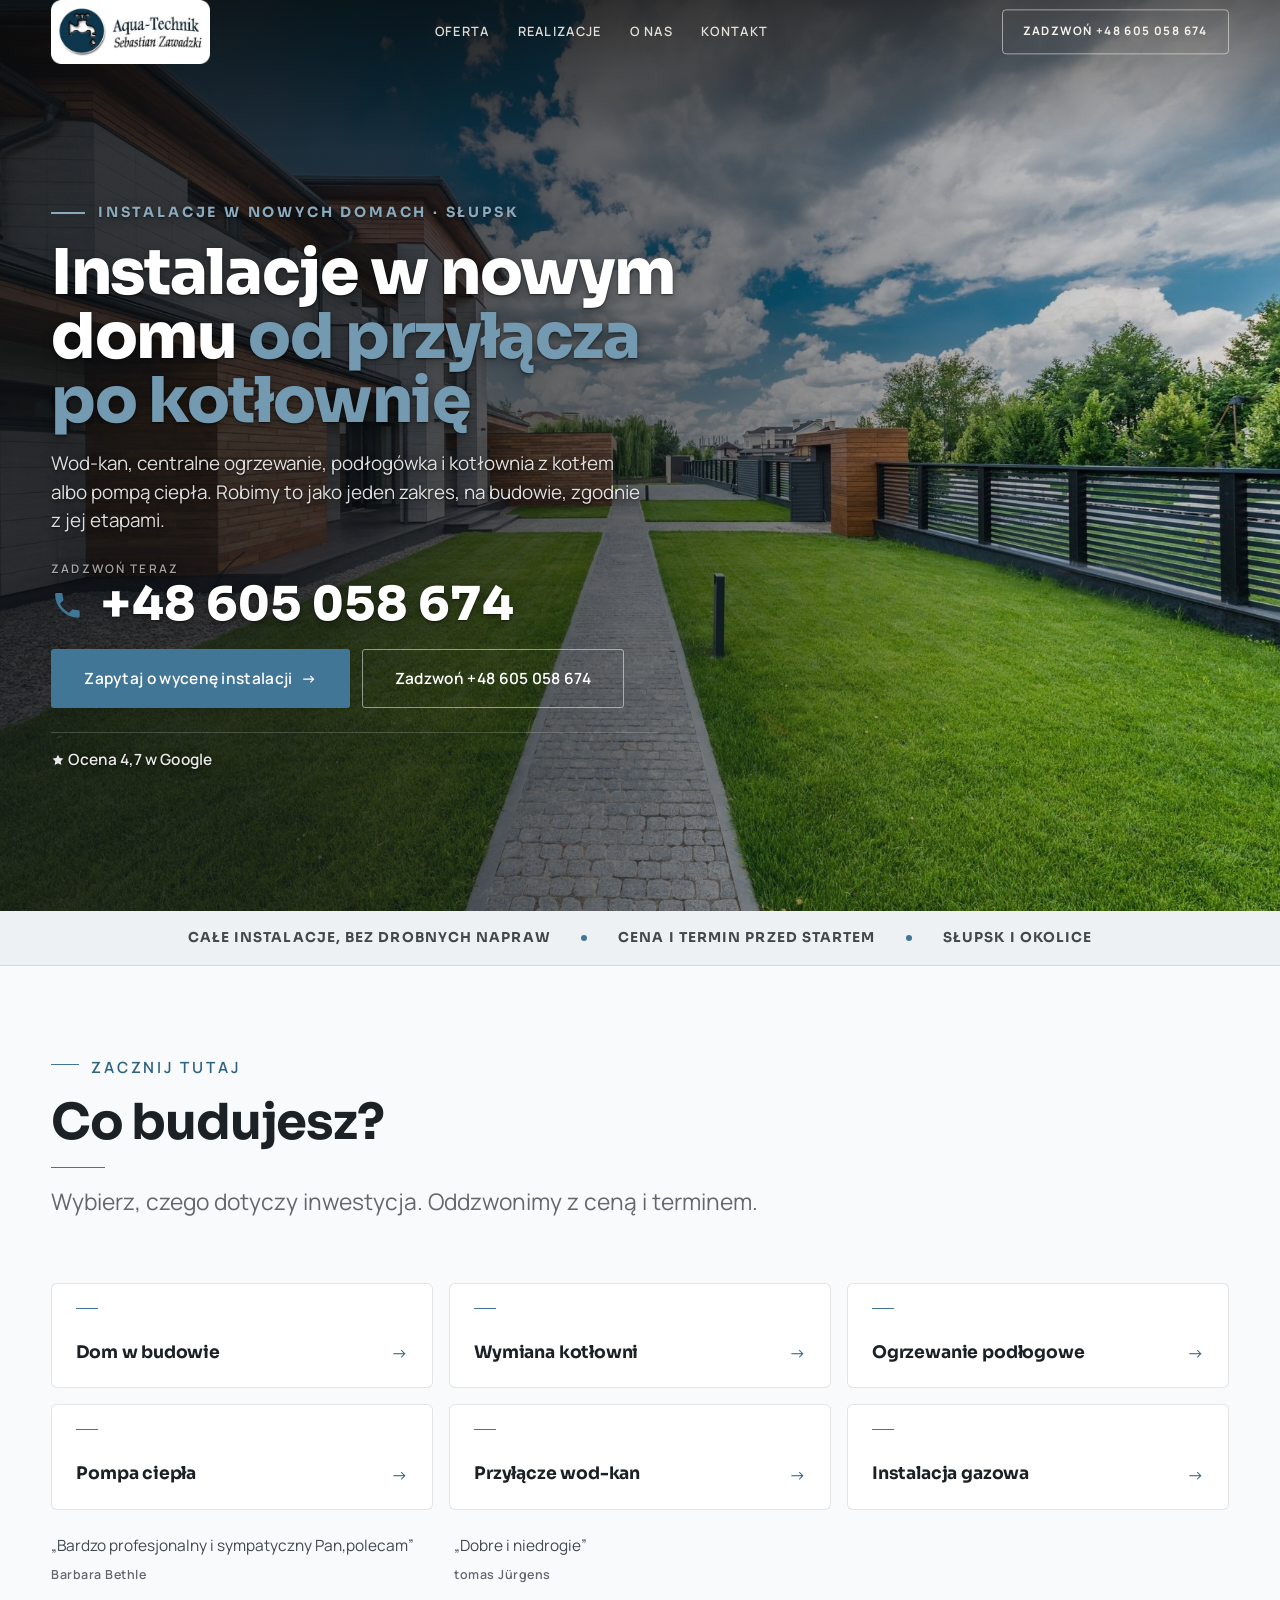
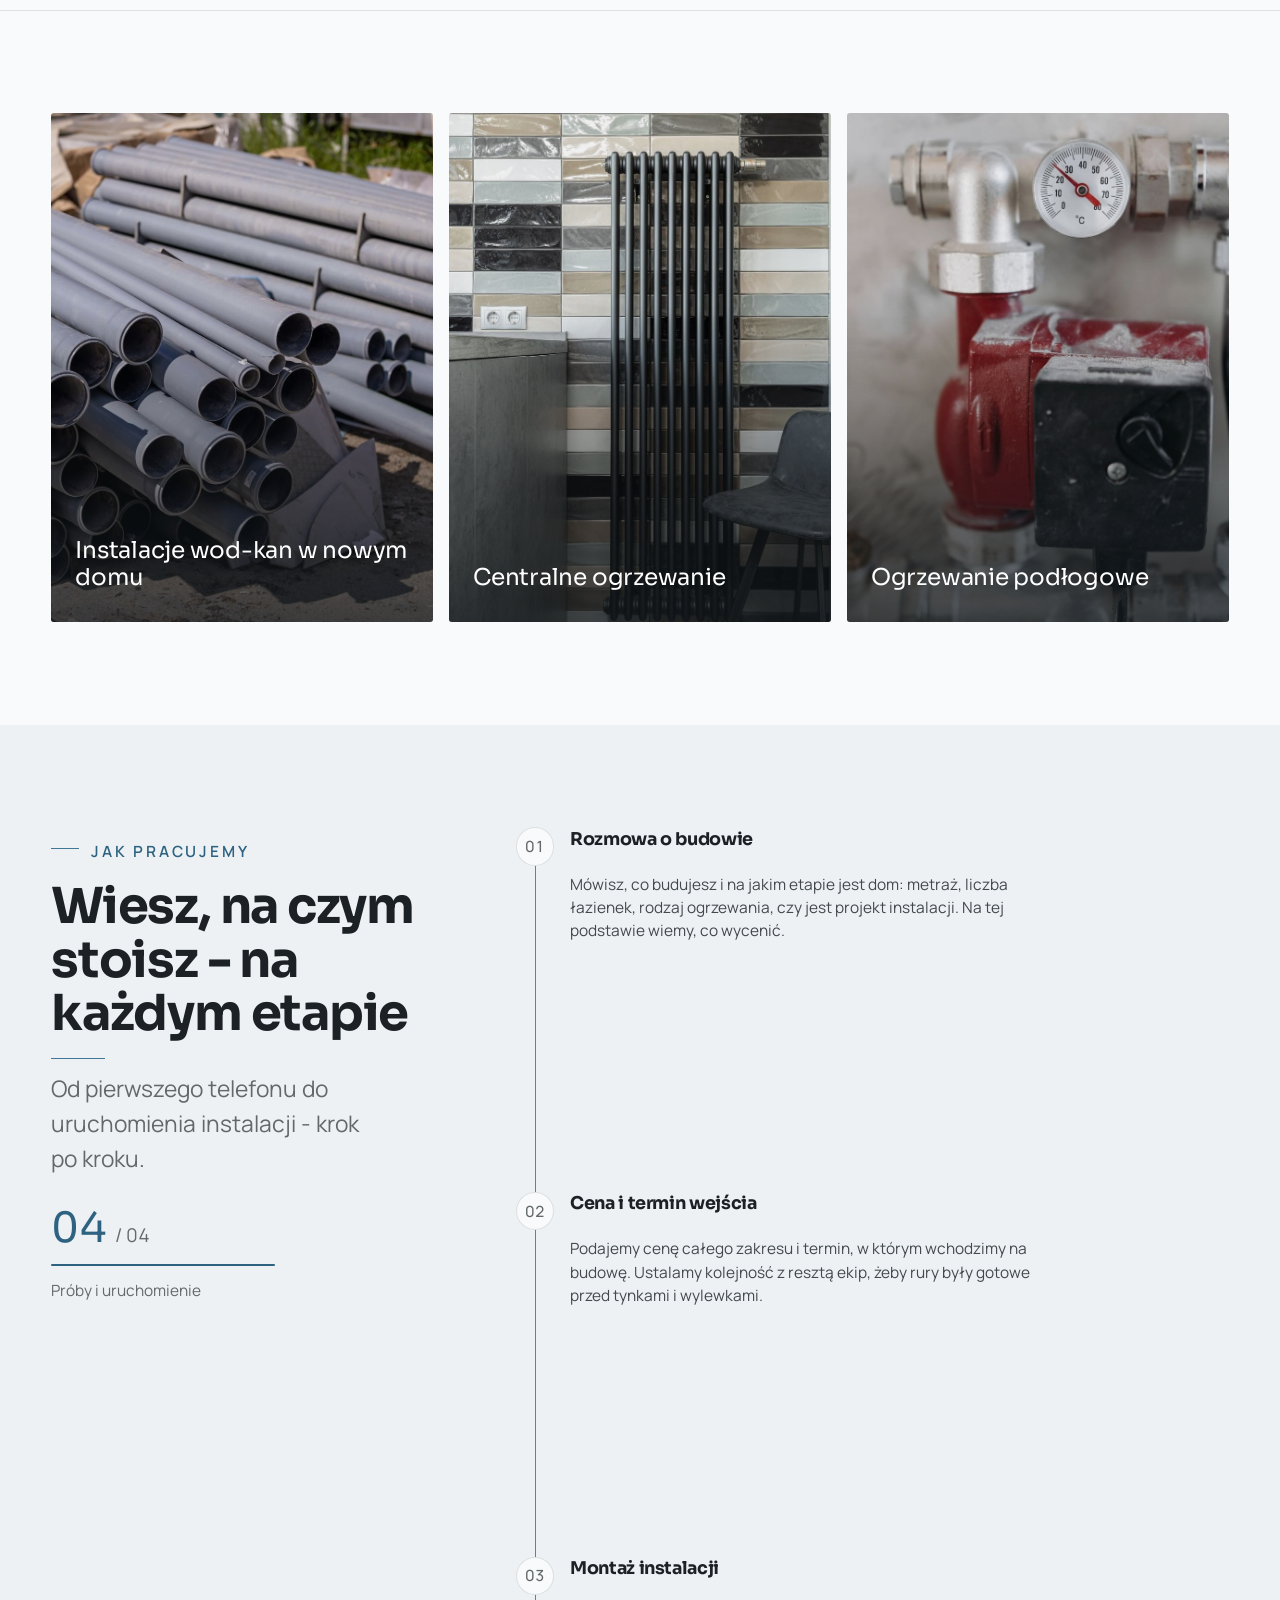
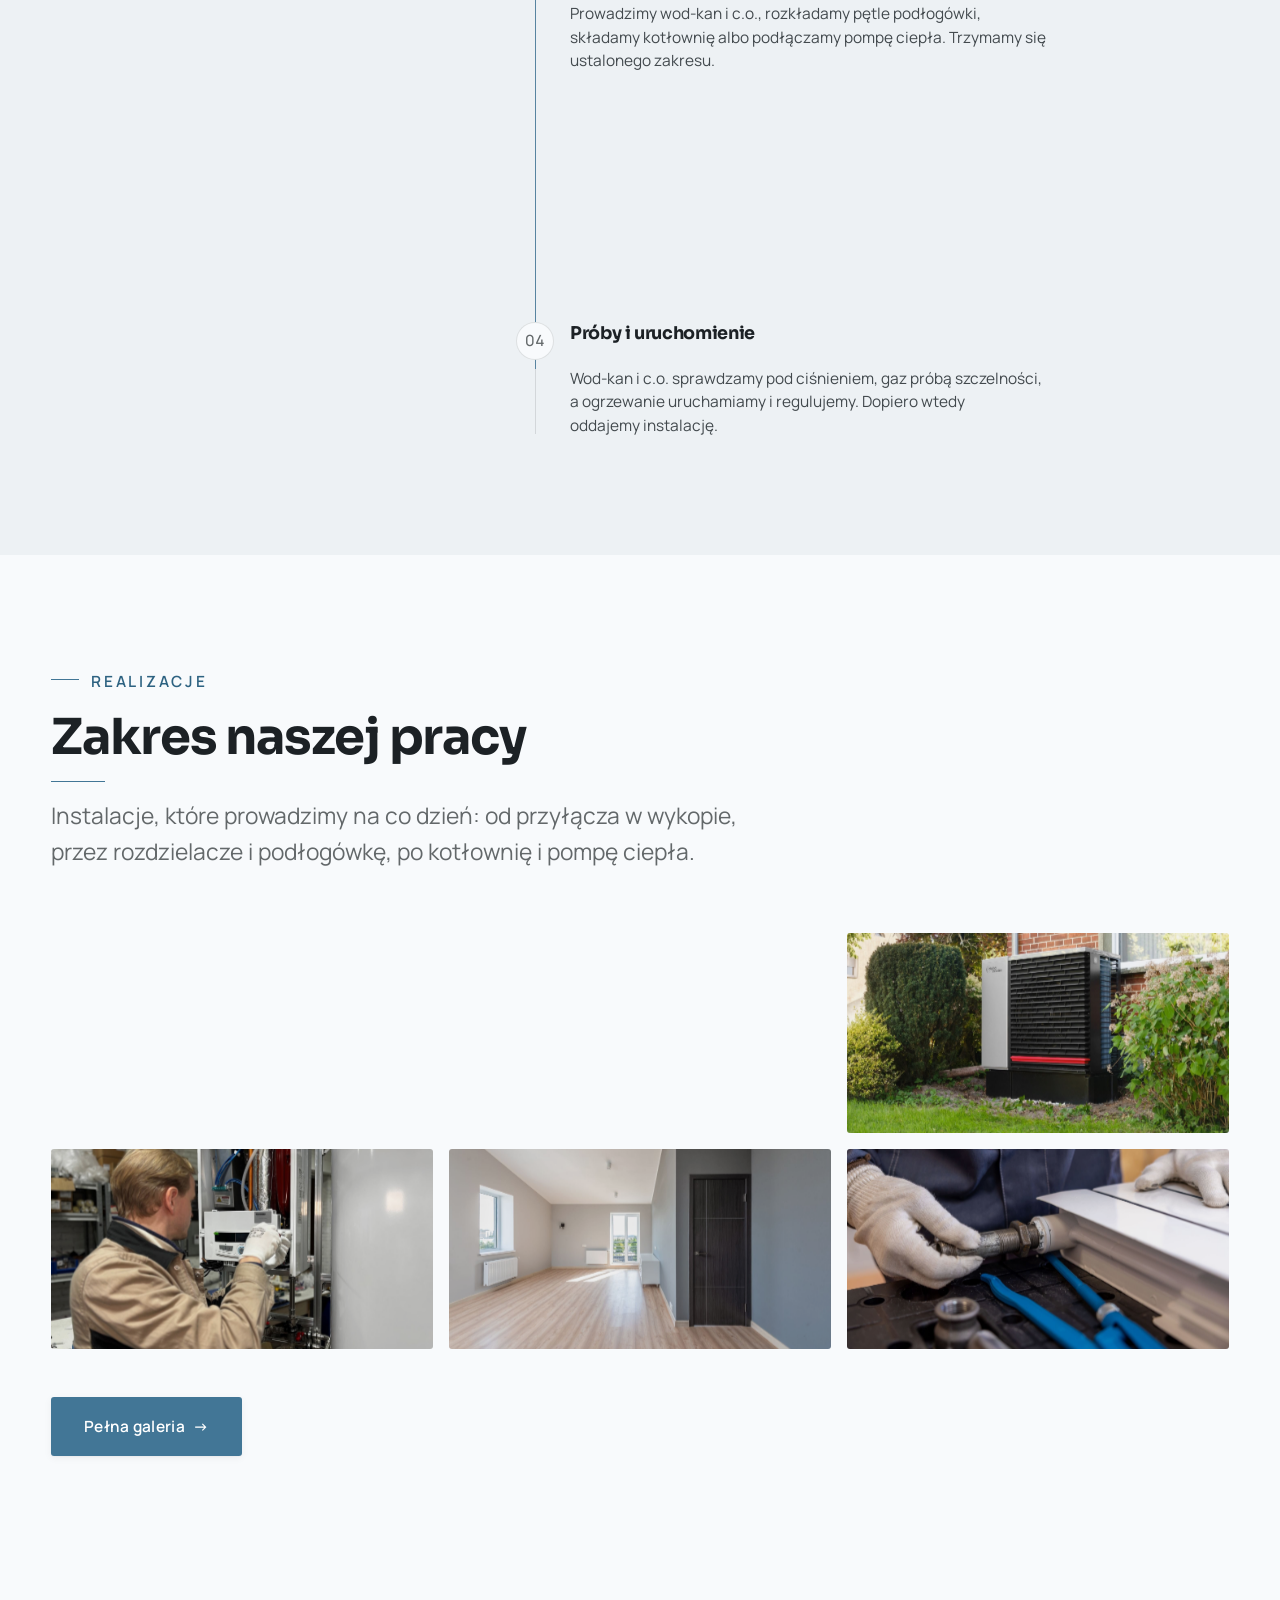
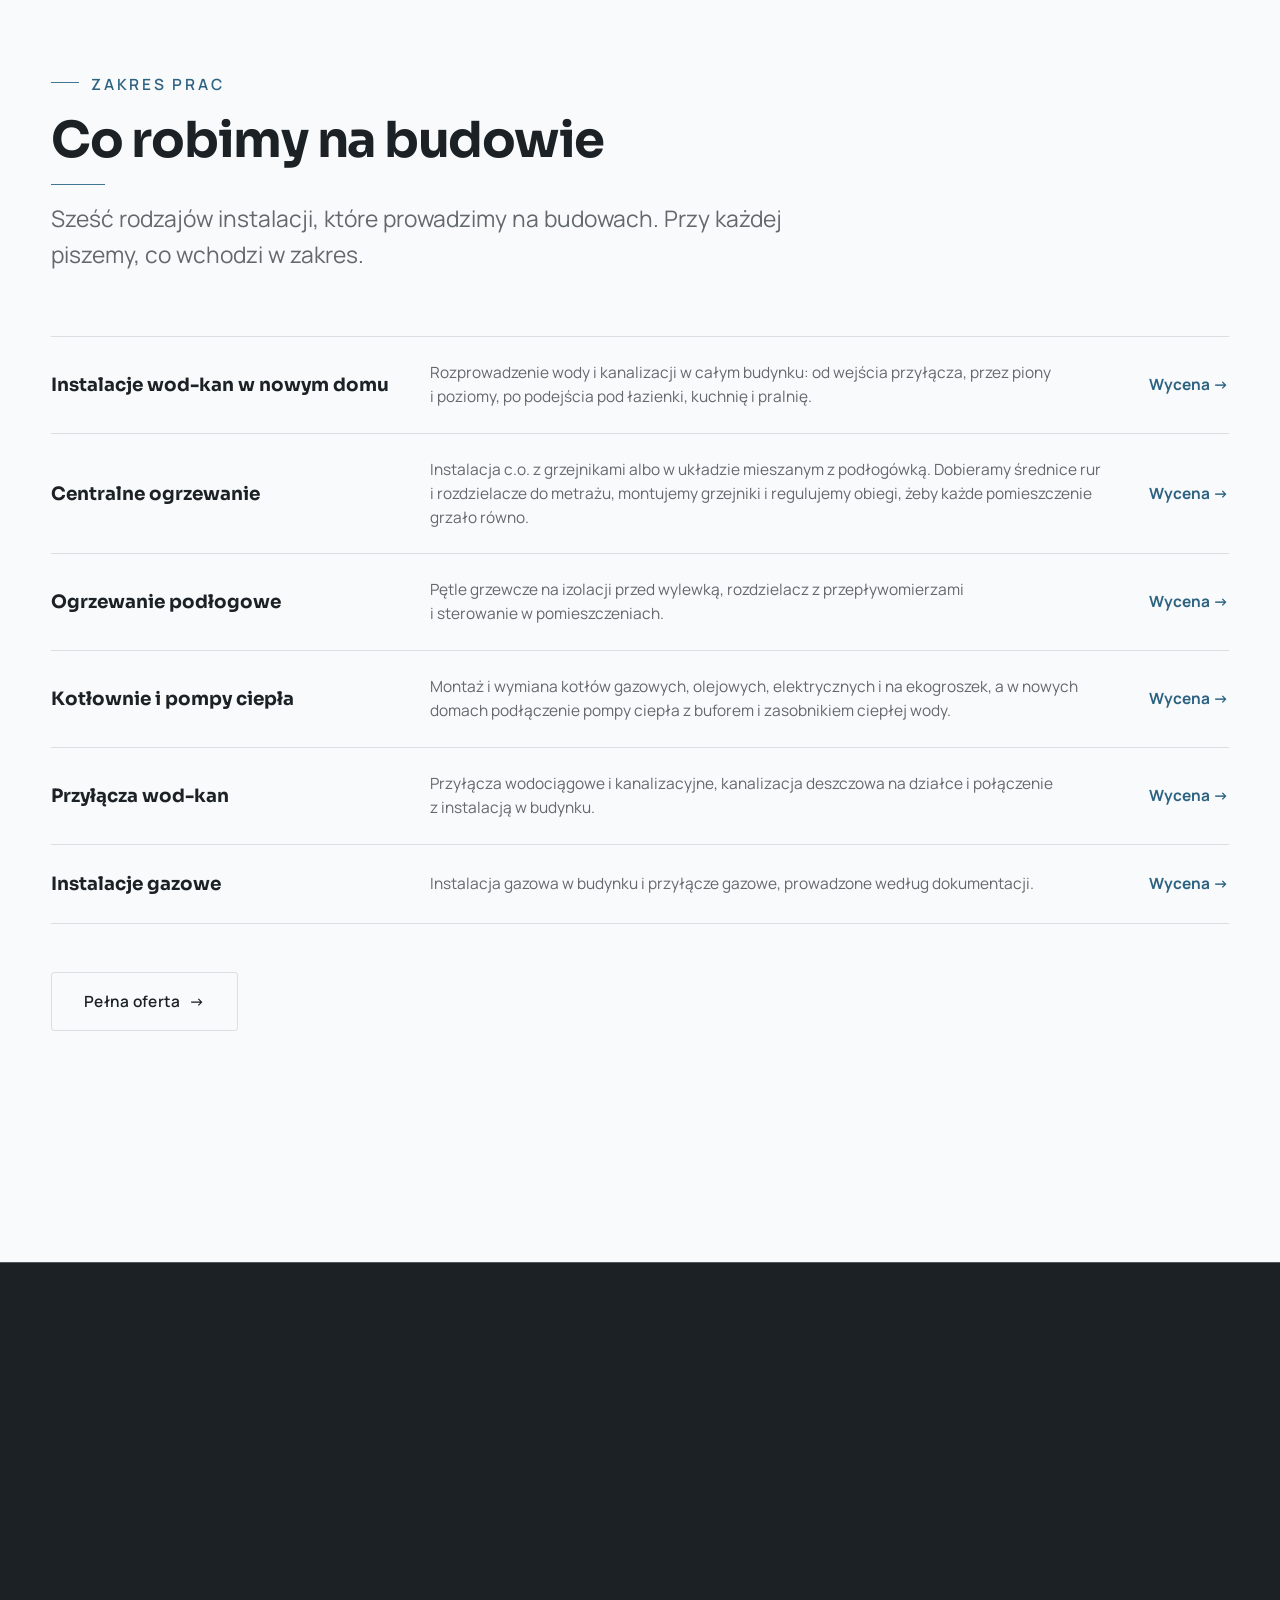
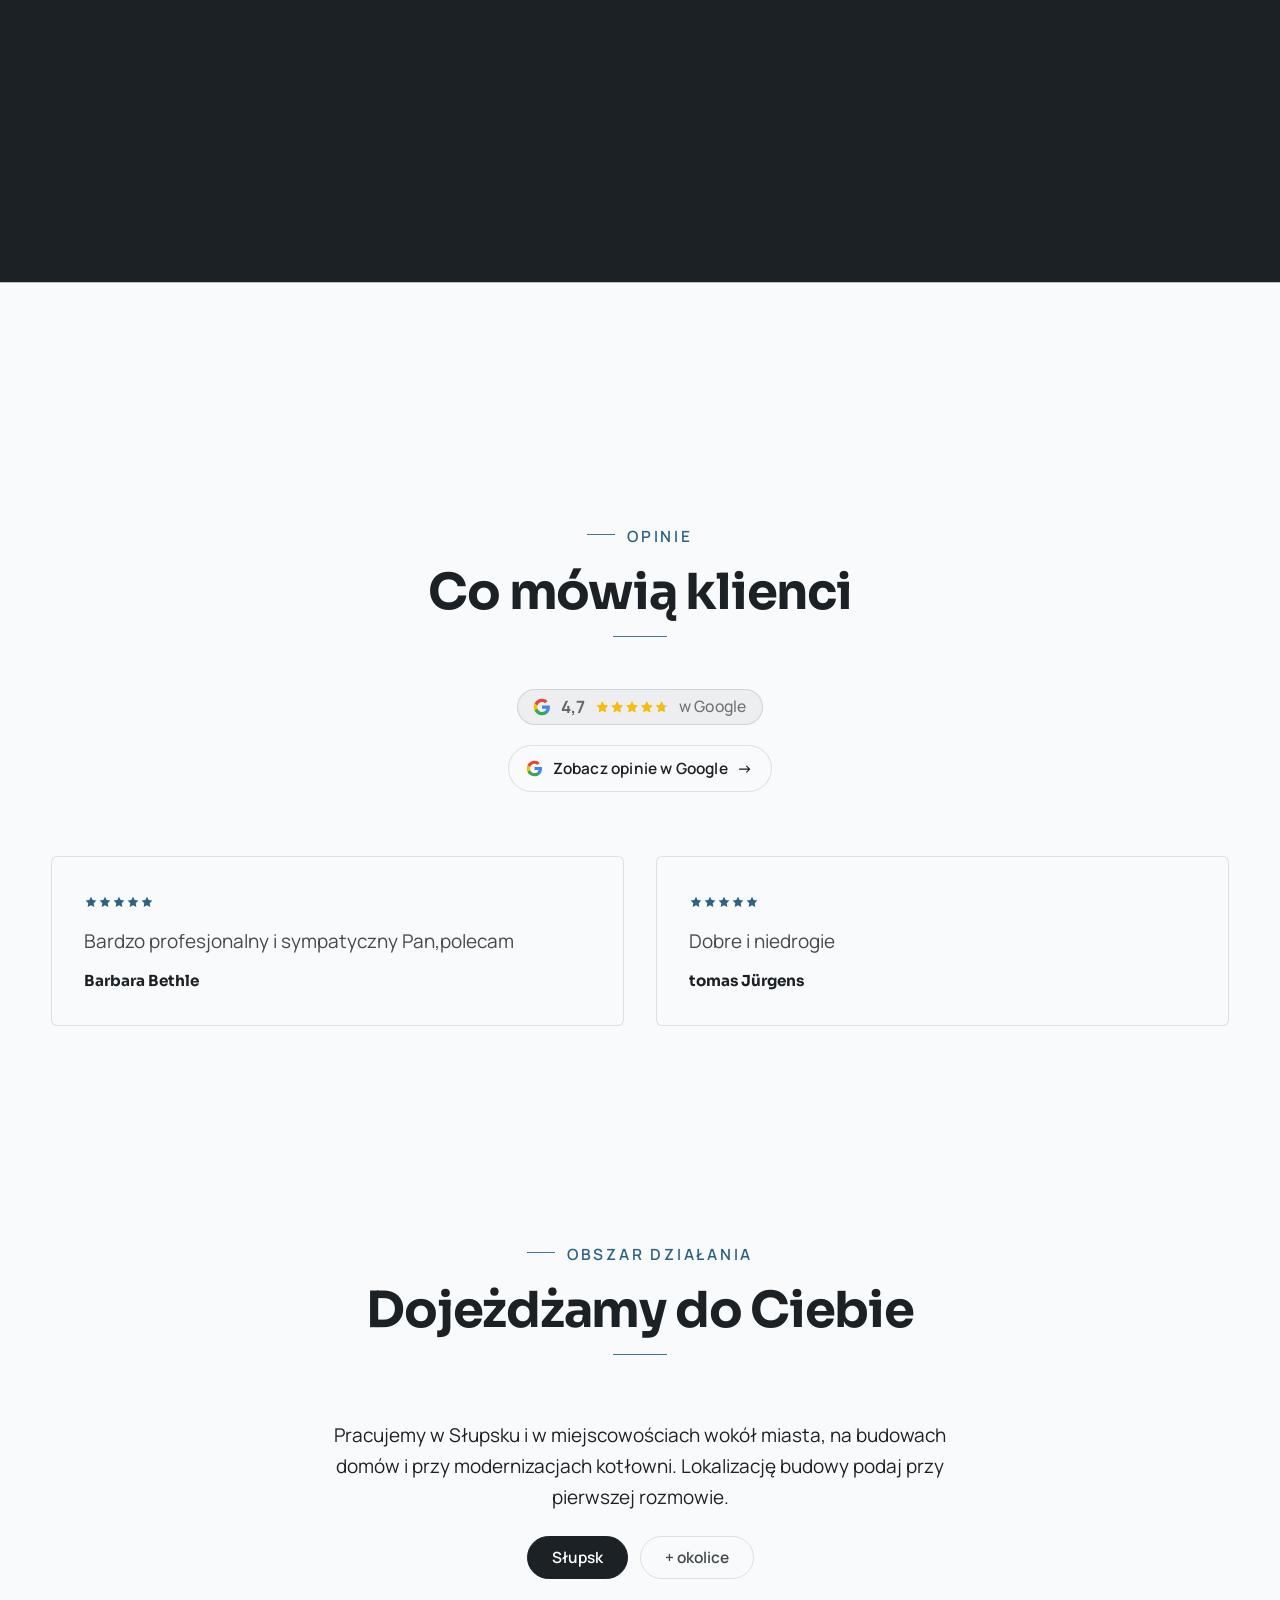
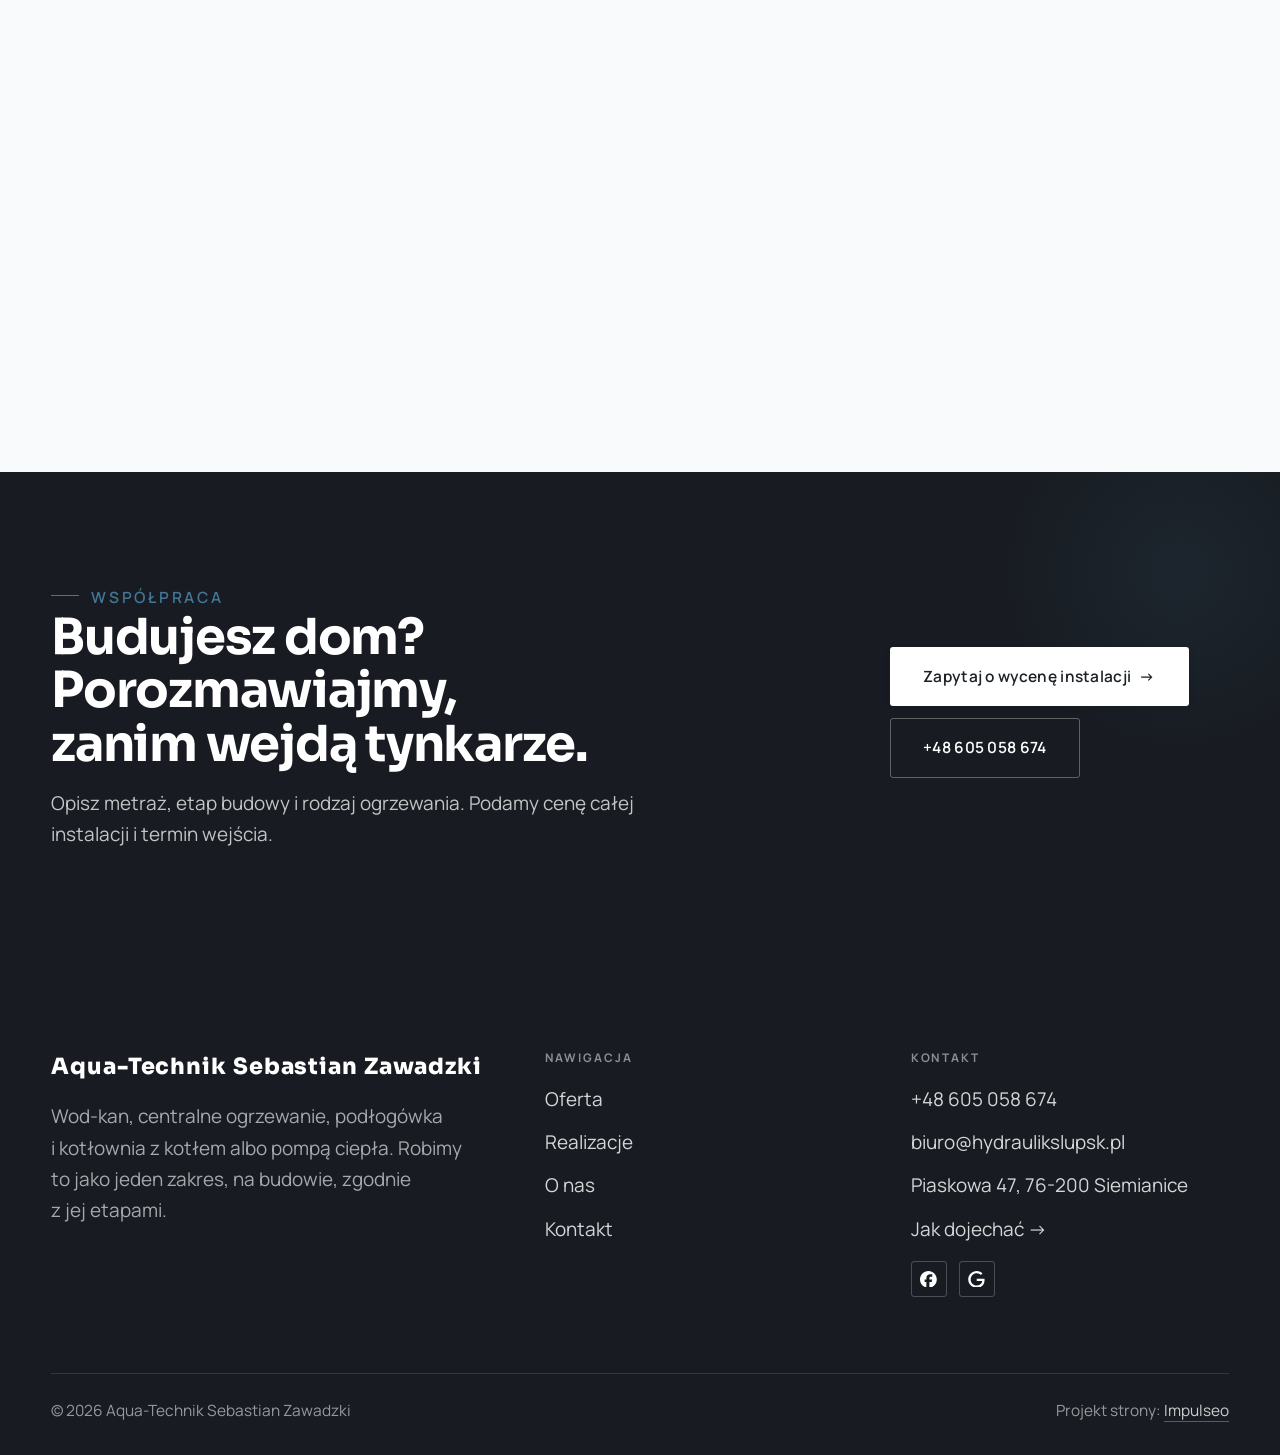
==== commit 16c460a4: "deploy: znacznik wersji ab3719fb4175" ====
--- a/index.html
+++ b/index.html
@@ -22,6 +22,7 @@
 <link rel="preconnect" href="https://fonts.gstatic.com" crossorigin>
 <link href="https://fonts.googleapis.com/css2?family=Sora:wght@600;700;800&family=Manrope:wght@400;500;600&display=swap" rel="stylesheet">
 <link rel="stylesheet" href="assets/styles.css?v=f6f3e4ce">
+<meta name="nb-deploy" content="ab3719fb4175">
 </head>
 <body>
 
